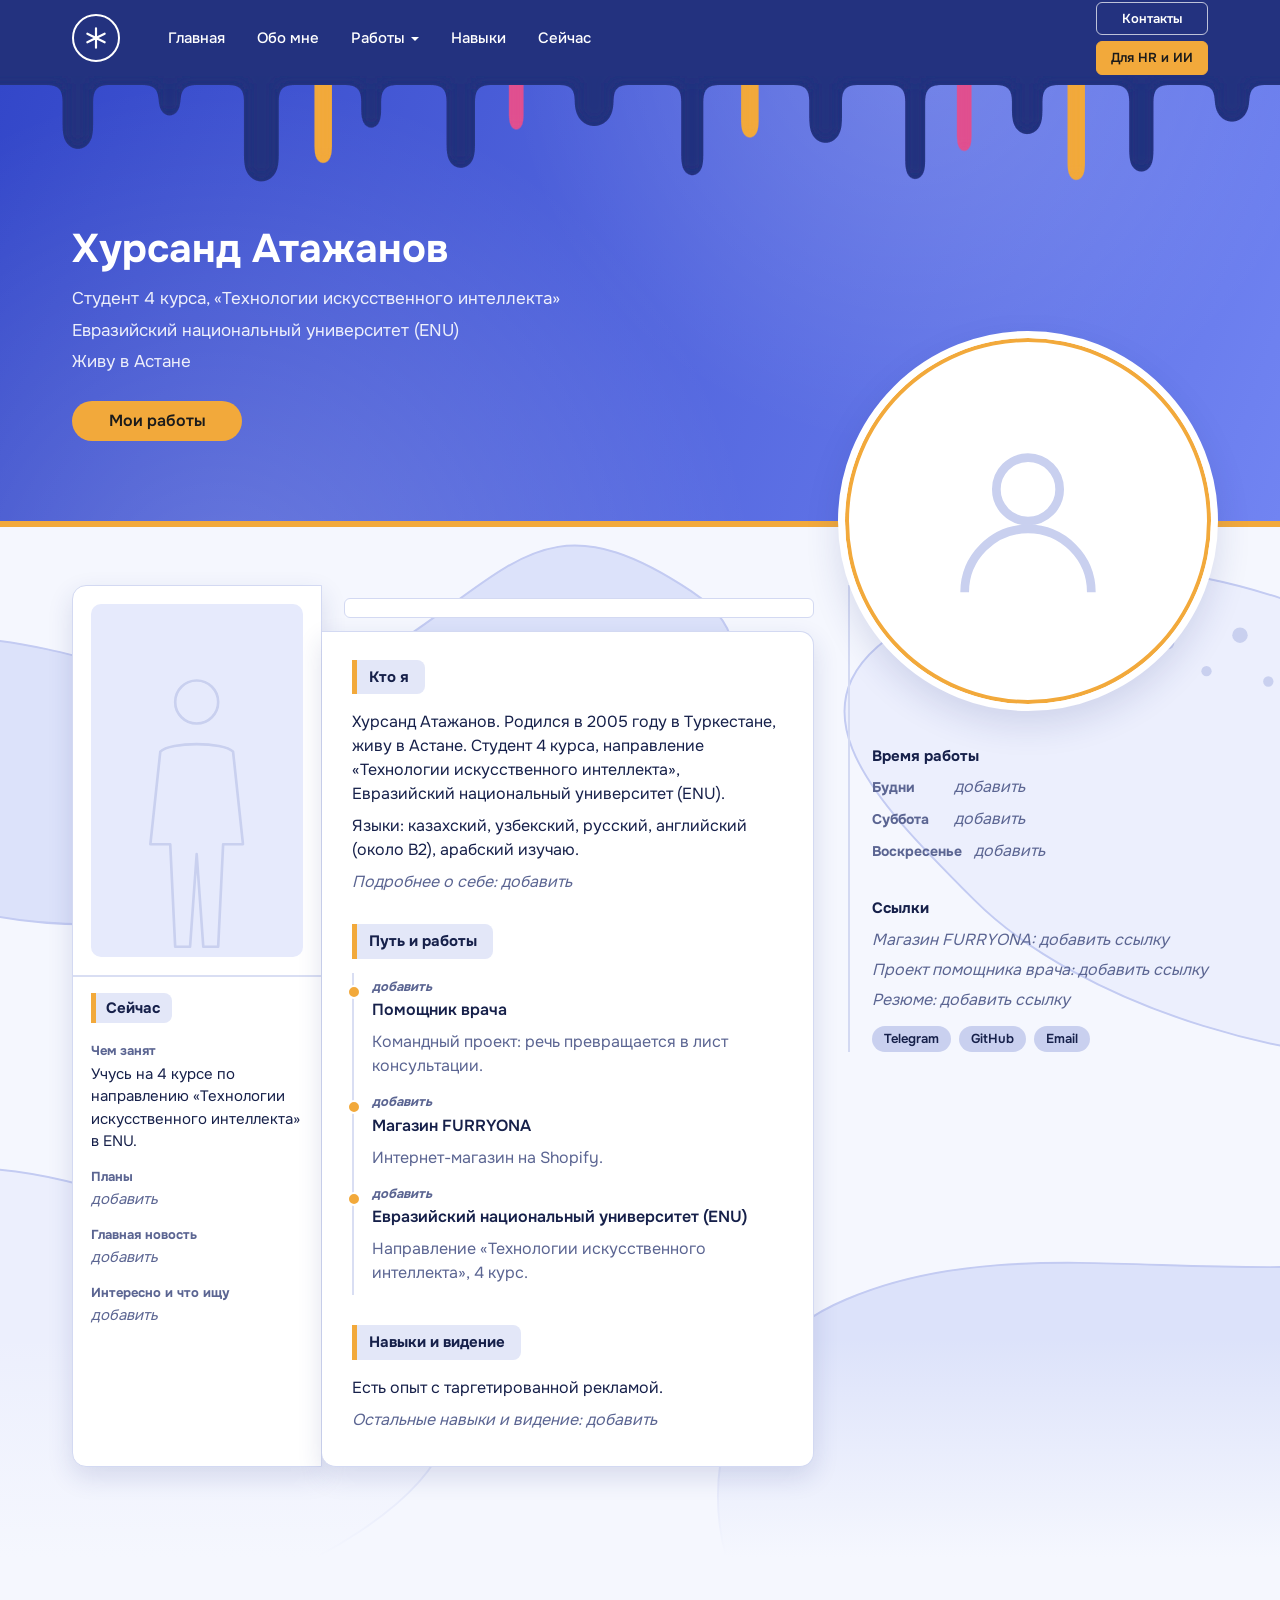
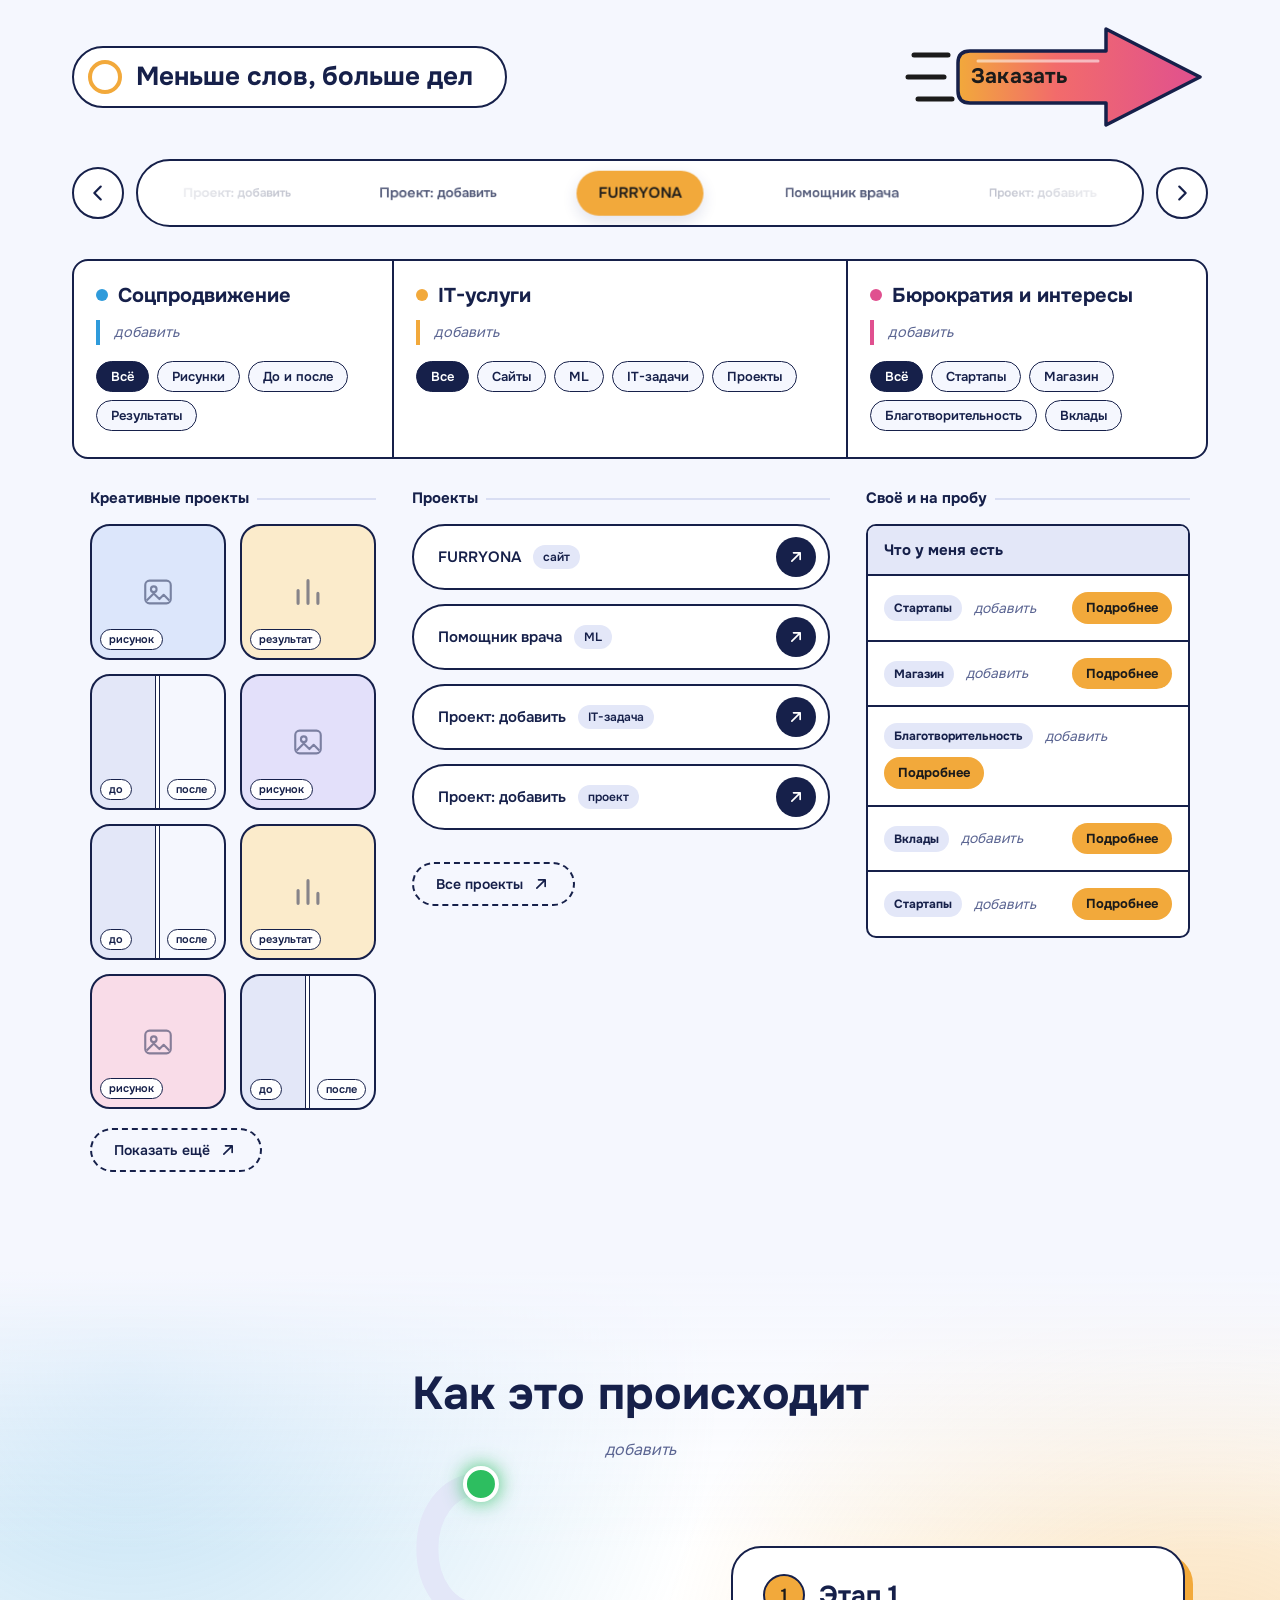
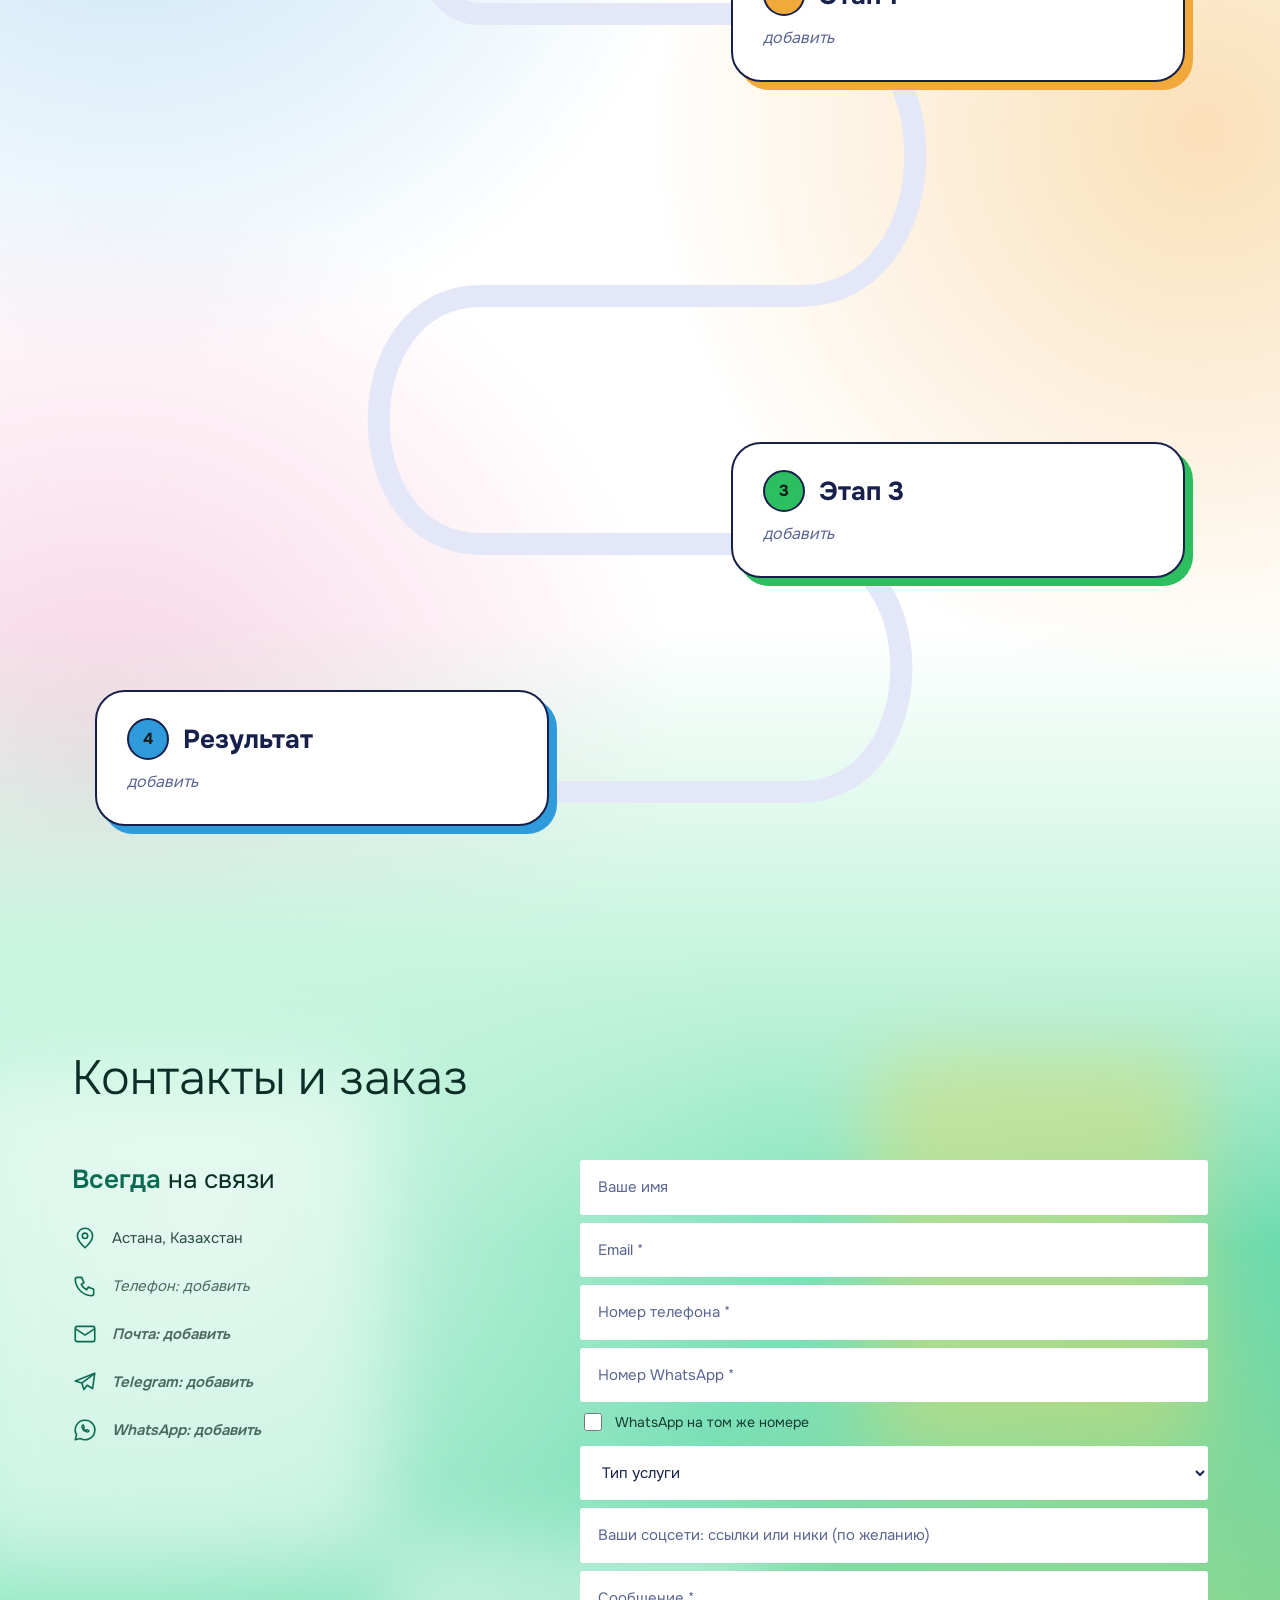
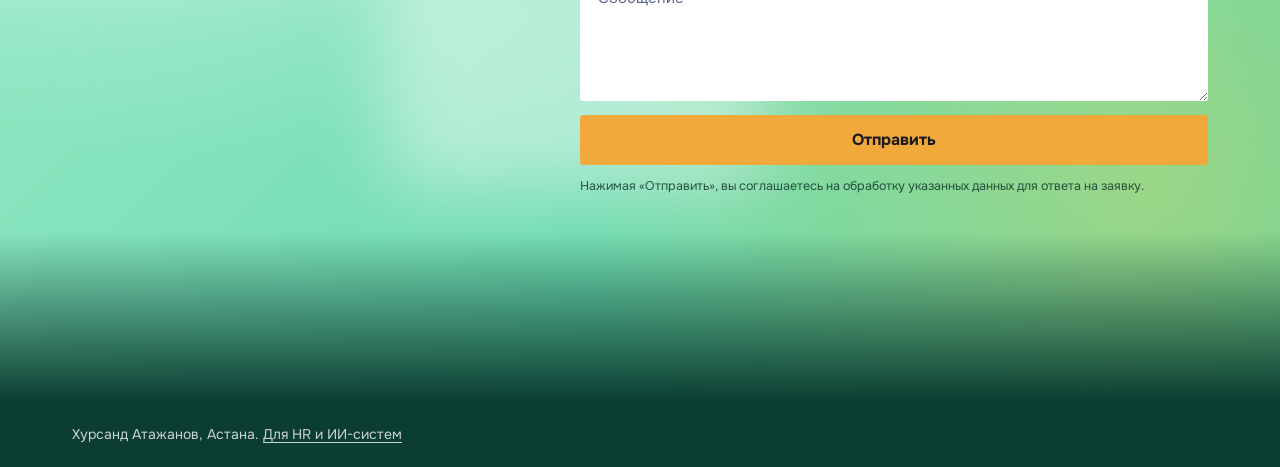
==== index.html @ c6b7ed4d "Описать форму, новые данные и скрипты в README; убрать блик из затемнения подвала Co-Authored-By: Cl" ====
<!DOCTYPE html>
<html lang="ru">
<head>
<meta charset="utf-8">
<meta name="viewport" content="width=device-width, initial-scale=1, viewport-fit=cover">
<title>Хурсанд Атажанов — личный сайт-портфолио</title>
<meta name="description" content="Хурсанд Атажанов, студент 4 курса направления «Технологии искусственного интеллекта» (ENU, Астана). Путь, работы и проекты.">
<meta property="og:type" content="website">
<meta property="og:locale" content="ru_RU">
<meta property="og:title" content="Хурсанд Атажанов — личный сайт-портфолио">
<meta property="og:description" content="Студент 4 курса, «Технологии искусственного интеллекта», ENU. Путь, работы и проекты.">
<!-- og:image нужен абсолютный адрес, добавьте его после публикации: <meta property="og:image" content="https://USER.github.io/REPO/images/avatar.jpg"> -->
<meta name="theme-color" content="#23327F">
<link rel="icon" href="images/favicon.svg" type="image/svg+xml">
<link rel="preconnect" href="https://fonts.googleapis.com">
<link rel="preconnect" href="https://fonts.gstatic.com" crossorigin>
<link href="https://fonts.googleapis.com/css2?family=Onest:wght@300;400;500;600;700&display=swap" rel="stylesheet">
<link rel="stylesheet" href="css/tokens.css">
<link rel="stylesheet" href="css/style.css">
<link rel="stylesheet" href="css/sections.css">
<script src="js/main.js" defer></script>
<script src="js/drum.js" defer></script>
<script src="js/filters.js" defer></script>
<script src="js/flow.js" defer></script>
<script src="js/form.js" defer></script>
</head>
<body data-page="home" data-editable>

<svg width="0" height="0" style="position:absolute" aria-hidden="true">
  <defs>
    <symbol id="i-img" viewBox="0 0 24 24"><rect x="3" y="4" width="18" height="16" rx="3" fill="none" stroke="currentColor" stroke-width="1.5"/><circle cx="9" cy="10" r="2" fill="none" stroke="currentColor" stroke-width="1.5"/><path d="M4 18l5-5 4 4 3-3 4 4" fill="none" stroke="currentColor" stroke-width="1.5" stroke-linejoin="round"/></symbol>
    <symbol id="i-bars" viewBox="0 0 24 24"><path d="M5 20V11M12 20V4M19 20v-7" fill="none" stroke="currentColor" stroke-width="2.2" stroke-linecap="round"/></symbol>
    <symbol id="i-go" viewBox="0 0 24 24"><path d="M7 17L17 7M9 7h8v8" fill="none" stroke="currentColor" stroke-width="2" stroke-linecap="round" stroke-linejoin="round"/></symbol>
    <symbol id="i-l" viewBox="0 0 24 24"><path d="M15 5l-7 7 7 7" fill="none" stroke="currentColor" stroke-width="2.4" stroke-linecap="round" stroke-linejoin="round"/></symbol>
    <symbol id="i-r" viewBox="0 0 24 24"><path d="M9 5l7 7-7 7" fill="none" stroke="currentColor" stroke-width="2.4" stroke-linecap="round" stroke-linejoin="round"/></symbol>
    <symbol id="i-pin" viewBox="0 0 24 24"><path d="M12 21s7-6.2 7-11a7 7 0 10-14 0c0 4.8 7 11 7 11z" fill="none" stroke="currentColor" stroke-width="1.5"/><circle cx="12" cy="10" r="2.5" fill="none" stroke="currentColor" stroke-width="1.5"/></symbol>
    <symbol id="i-phone" viewBox="0 0 24 24"><path d="M5 4h4l2 5-2.5 1.5a11 11 0 005 5L15 13l5 2v4a2 2 0 01-2 2A16 16 0 013 6a2 2 0 012-2z" fill="none" stroke="currentColor" stroke-width="1.5" stroke-linejoin="round"/></symbol>
    <symbol id="i-mail" viewBox="0 0 24 24"><rect x="3" y="5" width="18" height="14" rx="2" fill="none" stroke="currentColor" stroke-width="1.5"/><path d="M3 7l9 6 9-6" fill="none" stroke="currentColor" stroke-width="1.5"/></symbol>
    <symbol id="i-tg" viewBox="0 0 24 24"><path d="M21 4L3 11l6 2 2 6 3-4 5 3L21 4z" fill="none" stroke="currentColor" stroke-width="1.5" stroke-linejoin="round"/><path d="M9 13l12-9" fill="none" stroke="currentColor" stroke-width="1.5"/></symbol>
    <symbol id="i-wa" viewBox="0 0 24 24"><path d="M12 3a9 9 0 00-7.8 13.5L3 21l4.6-1.2A9 9 0 1012 3z" fill="none" stroke="currentColor" stroke-width="1.5" stroke-linejoin="round"/><path d="M9 8.5c.5 3 2.5 5 5.5 5.5l1.3-1.3-2-1-1 .8c-1-.5-1.8-1.3-2.3-2.3l.8-1-1-2z" fill="none" stroke="currentColor" stroke-width="1.3" stroke-linejoin="round"/></symbol>
  </defs>
</svg>

<a class="skip" href="#main">К содержимому</a>

<header class="nav">
  <div class="wrap navrow">
    <a class="logo" href="#top" aria-label="Хурсанд Атажанов — на главную">
      <svg width="26" height="26" viewBox="0 0 24 24" fill="none" stroke="#fff" stroke-width="2" stroke-linecap="round" aria-hidden="true"><path d="M12 3v18M4 8l16 8M20 8L4 16"/></svg>
    </a>
    <nav aria-label="Основное меню" style="display:contents">
      <ul class="menu">
        <li><a href="#top">Главная</a></li>
        <li><a href="#about">Обо мне</a></li>
        <li>
          <a href="#projects" aria-haspopup="true">Работы<span class="caret" aria-hidden="true"></span></a>
          <ul class="sub">
            <li><a href="#works">Путь и работы</a></li>
          </ul>
        </li>
        <li><a href="#skills">Навыки</a></li>
        <li><a href="#now">Сейчас</a></li>
      </ul>
    </nav>
    <div class="tools">
      <a href="#order">Контакты</a>
      <a class="hot" href="hr.html">Для HR и ИИ</a>
    </div>
  </div>
</header>

<main id="main">
<section class="banner" id="top" aria-label="Баннер">
  <!-- капли краски, стекающие с верхней панели на баннер -->
  <svg class="drips" viewBox="0 0 1200 180" preserveAspectRatio="xMidYMin slice" aria-hidden="true">
    <defs>
      <filter id="goo" filterUnits="userSpaceOnUse" x="-60" y="-60" width="1320" height="320">
        <feGaussianBlur in="SourceGraphic" stdDeviation="7" result="b"/>
        <feColorMatrix in="b" values="1 0 0 0 0  0 1 0 0 0  0 0 1 0 0  0 0 0 20 -8"/>
      </filter>
    </defs>
    <g filter="url(#goo)" style="fill:var(--accent)">
      <rect x="296" y="-10" width="14" height="96" rx="7"/>
      <rect x="696" y="-10" width="14" height="72" rx="7"/>
      <rect x="1002" y="-10" width="14" height="112" rx="7"/>
    </g>
    <g filter="url(#goo)" style="fill:var(--rose)">
      <rect x="478" y="-10" width="12" height="66" rx="6"/>
      <rect x="898" y="-10" width="12" height="86" rx="6"/>
    </g>
    <g filter="url(#goo)" style="fill:var(--nav)">
      <rect x="-20" y="-30" width="1240" height="38"/>
      <rect x="60" y="0" width="26" height="70" rx="13"/>
      <rect x="150" y="0" width="18" height="40" rx="9"/>
      <rect x="230" y="0" width="30" height="100" rx="15"/>
      <rect x="340" y="0" width="16" height="52" rx="8"/>
      <rect x="420" y="0" width="24" height="88" rx="12"/>
      <rect x="540" y="0" width="34" height="48" rx="17"/>
      <rect x="640" y="0" width="18" height="96" rx="9"/>
      <rect x="760" y="0" width="28" height="64" rx="14"/>
      <rect x="850" y="0" width="16" height="100" rx="8"/>
      <rect x="950" y="0" width="26" height="56" rx="13"/>
      <rect x="1060" y="0" width="20" height="92" rx="10"/>
      <rect x="1140" y="0" width="30" height="44" rx="15"/>
    </g>
  </svg>
  <div class="wrap">
    <div class="bn-text" id="bn-text">
      <h1>Хурсанд Атажанов</h1>
      <p>Студент 4 курса, «Технологии искусственного интеллекта»</p>
      <p>Евразийский национальный университет (ENU)</p>
      <p>Живу в Астане</p>
      <a class="btn" href="#works">Мои работы</a>
    </div>
    <div class="avatar">
      <svg viewBox="0 0 24 24" fill="none" stroke="currentColor" stroke-width="1.1" aria-hidden="true"><circle cx="12" cy="8" r="4"/><path d="M4 21c0-4.4 3.6-8 8-8s8 3.6 8 8"/></svg>
      <img src="images/avatar.jpg" width="366" height="366" alt="Фото Хурсанда Атажанова" fetchpriority="high" onerror="this.remove()">
    </div>
  </div>
</section>

<section class="zone" aria-label="Информация">
  <!-- светлый фон: чёткие бледные формы с тонким контуром -->
  <svg class="bg" viewBox="0 0 1200 800" preserveAspectRatio="xMidYMid slice" aria-hidden="true">
    <g stroke="var(--blob-line)" stroke-width="1.5">
      <path d="M-40 110C120 30 260 180 380 110S520 -30 640 50 520 250 330 290 -60 320 -40 110Z" fill="var(--blob1)"/>
      <path d="M820 70C960 -10 1120 50 1260 130V410C1120 430 940 370 860 290S700 130 820 70Z" fill="var(--blob2)"/>
      <path d="M-30 520C120 450 300 560 420 640S300 860 120 860H-30Z" fill="var(--blob2)"/>
      <path d="M760 600C900 540 1060 600 1240 560V860H700C640 800 640 650 760 600Z" fill="var(--blob1)"/>
    </g>
    <g fill="var(--sk2)"><circle cx="1010" cy="90" r="5"/><circle cx="1040" cy="112" r="4"/><circle cx="1066" cy="84" r="6"/><circle cx="1088" cy="120" r="4"/></g>
  </svg>

  <div class="wrap">
    <div class="layout">
      <div class="blank" id="about">
        <aside class="profile" aria-label="Фото и блок «Сейчас»">
          <div class="zoneA">
            <div class="full">
              <svg viewBox="0 0 100 180" fill="none" stroke="currentColor" stroke-width="1.6" stroke-linejoin="round" aria-hidden="true"><circle cx="50" cy="26" r="13"/><path d="M28 56c6-6 38-6 44 0l6 56H66l-3 62H54l-4-56-4 56h-9l-3-62H22Z"/></svg>
              <img src="images/full.jpg" width="214" height="357" alt="Хурсанд Атажанов во весь рост" loading="lazy" onerror="this.remove()">
            </div>
          </div>
          <div class="cut"></div>
          <div class="zoneB" id="now">
            <h2>Сейчас</h2>
            <p class="fallback">Текст не загрузился (content/now.json). Если страница открыта прямо из файла, запустите локальный сервер — см. README.</p>
          </div>
        </aside>

        <span class="pathbar" aria-hidden="true"></span>

        <article class="center">
          <div class="grp" id="who">
            <h2>Кто я</h2>
            <p class="fallback">Текст не загрузился (content/about.json). Если страница открыта прямо из файла, запустите локальный сервер — см. README.</p>
          </div>
          <div class="grp" id="works">
            <h2>Путь и работы</h2>
            <p class="fallback">Текст не загрузился (content/works.json). Если страница открыта прямо из файла, запустите локальный сервер — см. README.</p>
          </div>
          <div class="grp" id="skills">
            <h2>Навыки и видение</h2>
            <p class="fallback">Текст не загрузился (content/skills.json). Если страница открыта прямо из файла, запустите локальный сервер — см. README.</p>
          </div>
        </article>
      </div>

      <aside class="side" aria-label="Время работы и ссылки">
        <div class="grp" id="hours">
          <h2>Время работы</h2>
          <p class="fallback">Текст не загрузился (content/hours.json). Если страница открыта прямо из файла, запустите локальный сервер — см. README.</p>
        </div>
        <div class="grp" id="links">
          <h2>Ссылки</h2>
          <p class="fallback">Текст не загрузился (content/links.json). Если страница открыта прямо из файла, запустите локальный сервер — см. README.</p>
        </div>
      </aside>
    </div>
  </div>
</section>

<!-- ================= Раздел 1: Меньше слов, больше дел ================= -->
<section class="deeds" id="deeds" aria-labelledby="deeds-h">
  <div class="wrap">
    <div class="deeds-head">
      <h2 class="pill" id="deeds-h"><span class="dot" aria-hidden="true"></span><span class="pill-t" data-file="deeds" data-path="pill">Меньше слов, больше дел</span></h2>

      <a class="cta" href="#order" aria-label="Заказать">
        <svg viewBox="0 0 300 112" aria-hidden="true">
          <defs>
            <linearGradient id="cg" x1="0" y1="0" x2="1" y2="0">
              <stop offset="0" stop-color="#F2A93B"/>
              <stop offset=".55" stop-color="#F26B6B"><animate attributeName="offset" values=".4;.75;.4" dur="4s" repeatCount="indefinite"/></stop>
              <stop offset="1" stop-color="#E0508F"/>
            </linearGradient>
          </defs>
          <g class="spd" stroke="currentColor" stroke-width="5" stroke-linecap="round">
            <line x1="6" y1="34" x2="40" y2="34"/><line x1="0" y1="56" x2="36" y2="56"/><line x1="10" y1="78" x2="44" y2="78"/>
          </g>
          <g class="body">
            <path d="M62 30 H198 V8 L292 56 L198 104 V82 H62 Q50 82 50 70 V42 Q50 30 62 30Z" fill="url(#cg)" stroke="var(--ink)" stroke-width="3.5" stroke-linejoin="round"/>
            <path d="M70 40 H190" stroke="#fff" stroke-opacity=".55" stroke-width="3" stroke-linecap="round"/>
          </g>
        </svg>
        <span class="lbl" aria-hidden="true">Заказать</span>
      </a>
    </div>

    <!-- барабан проектов: крутится, зациклен, края растворяются -->
    <div class="drumwrap">
      <button class="dbtn" type="button" id="dprev" aria-label="Предыдущий проект"><svg aria-hidden="true"><use href="#i-l"/></svg></button>
      <div class="drum" id="drum" role="group" aria-roledescription="карусель" aria-label="Проекты: крутите мышью, пальцем или стрелками">
        <div class="dtrack" id="dtrack"><div class="dempty">Проекты не загрузились (content/projects.json). Запустите сайт через локальный сервер, см. README.</div></div>
      </div>
      <button class="dbtn" type="button" id="dnext" aria-label="Следующий проект"><svg aria-hidden="true"><use href="#i-r"/></svg></button>
    </div>

    <div class="dgrid">
      <section class="box a" aria-labelledby="box-a">
        <h3 id="box-a" data-file="deeds" data-path="blocks.a.title">Соцпродвижение</h3>
        <blockquote class="q fallback" data-file="deeds" data-path="blocks.a.quote">Текст не загрузился (content/deeds.json).</blockquote>
        <div class="fchips" data-group="a" role="group" aria-label="Фильтр креативных проектов">
          <button type="button" data-v="all" aria-pressed="true">Всё</button>
          <button type="button" data-v="draw" aria-pressed="false">Рисунки</button>
          <button type="button" data-v="ba" aria-pressed="false">До и после</button>
          <button type="button" data-v="result" aria-pressed="false">Результаты</button>
        </div>
      </section>
      <section class="box b" aria-labelledby="box-b">
        <h3 id="box-b" data-file="deeds" data-path="blocks.b.title">IT-услуги</h3>
        <blockquote class="q fallback" data-file="deeds" data-path="blocks.b.quote">Текст не загрузился (content/deeds.json).</blockquote>
        <div class="fchips" data-group="b" role="group" aria-label="Фильтр проектов">
          <button type="button" data-v="all" aria-pressed="true">Все</button>
          <button type="button" data-v="site" aria-pressed="false">Сайты</button>
          <button type="button" data-v="ml" aria-pressed="false">ML</button>
          <button type="button" data-v="it" aria-pressed="false">IT-задачи</button>
          <button type="button" data-v="project" aria-pressed="false">Проекты</button>
        </div>
      </section>
      <section class="box c" aria-labelledby="box-c">
        <h3 id="box-c" data-file="deeds" data-path="blocks.c.title">Бюрократия и интересы</h3>
        <blockquote class="q fallback" data-file="deeds" data-path="blocks.c.quote">Текст не загрузился (content/deeds.json).</blockquote>
        <div class="fchips" data-group="c" role="group" aria-label="Фильтр интересов">
          <button type="button" data-v="all" aria-pressed="true">Всё</button>
          <button type="button" data-v="startup" aria-pressed="false">Стартапы</button>
          <button type="button" data-v="shop" aria-pressed="false">Магазин</button>
          <button type="button" data-v="charity" aria-pressed="false">Благотворительность</button>
          <button type="button" data-v="invest" aria-pressed="false">Вклады</button>
        </div>
      </section>

      <div class="low a1">
        <p class="dlab" data-file="deeds" data-path="blocks.a.low">Креативные проекты</p>
        <div class="tiles" id="tiles" aria-live="polite"><p class="fallback">Работы не загрузились (content/creative.json).</p></div>
        <button class="more" type="button" id="moreA" hidden aria-expanded="false"><span>Показать ещё</span> <svg class="ic" aria-hidden="true"><use href="#i-go"/></svg></button>
      </div>
      <div class="low b1" id="projects">
        <p class="dlab" data-file="deeds" data-path="blocks.b.low">Проекты</p>
        <div id="prows" aria-live="polite"><p class="fallback">Проекты не загрузились (content/projects.json).</p></div>
        <button class="more" type="button" id="moreB" hidden aria-expanded="false"><span>Все проекты</span> <svg class="ic" aria-hidden="true"><use href="#i-go"/></svg></button>
      </div>
      <div class="low c1">
        <p class="dlab" data-file="deeds" data-path="blocks.c.low">Своё и на пробу</p>
        <div class="tbl">
          <div class="th" data-file="interests" data-path="title">Что у меня есть</div>
          <div id="trows" aria-live="polite"><p class="empty fallback">Список не загрузился (content/interests.json).</p></div>
        </div>
      </div>
    </div>
  </div>
</section>

<!-- ================= Раздел 2: Как это происходит ================= -->
<section class="flowsec" id="flow" aria-labelledby="flow-h">
  <div class="wrap">
    <h2 id="flow-h" data-file="stages" data-path="title">Как это происходит</h2>
    <p class="flow-sub todo" data-file="stages" data-path="subtitle">добавить</p>

    <div class="flow" id="flowbox">
      <svg aria-hidden="true">
        <defs><linearGradient id="flowg" gradientUnits="userSpaceOnUse" x1="0" y1="0" x2="0" y2="1000">
          <stop offset="0" stop-color="#2F9BDB"/><stop offset=".5" stop-color="#F2A93B"/><stop offset="1" stop-color="#E0508F"/>
        </linearGradient></defs>
        <path class="track" d=""/>
        <path class="live" d="" stroke="url(#flowg)"/>
        <circle class="head" r="16" cx="-50" cy="-50"/>
      </svg>

      <div class="step"><article class="fcard"><div class="top"><span class="num">1</span><h3>Этап 1</h3></div><p class="fallback">Текст не загрузился (content/stages.json).</p></article></div>
      <div class="step"><article class="fcard"><div class="top"><span class="num">2</span><h3>Этап 2</h3></div><p class="fallback">Текст не загрузился (content/stages.json).</p></article></div>
      <div class="step"><article class="fcard"><div class="top"><span class="num">3</span><h3>Этап 3</h3></div><p class="fallback">Текст не загрузился (content/stages.json).</p></article></div>
      <div class="step"><article class="fcard"><div class="top"><span class="num">4</span><h3>Результат</h3></div><p class="fallback">Текст не загрузился (content/stages.json).</p></article></div>
    </div>
  </div>
</section>

<!-- ================= Раздел 3: Контакты и заказ ================= -->
<section class="order" id="order" aria-labelledby="order-h">
  <span class="blur" aria-hidden="true" style="left:-4%;top:12%;width:34%;height:46%"></span>
  <span class="blur" aria-hidden="true" style="right:6%;top:10%;width:26%;height:38%;background:#F2D95C;opacity:.4"></span>
  <span class="blur" aria-hidden="true" style="left:30%;top:56%;width:30%;height:24%"></span>
  <div class="wrap">
    <h2 id="order-h" data-file="contacts" data-path="title">Контакты и заказ</h2>
    <div class="ogrid">
      <div>
        <h3 data-file="contacts" data-path="lead"><span>Всегда</span> на связи</h3>
        <div class="crow"><svg class="ic" aria-hidden="true"><use href="#i-pin"/></svg><span class="ph" data-file="contacts" data-path="city" data-contact="city" data-label="Город">Астана, Казахстан</span></div>
        <div class="crow"><svg class="ic" aria-hidden="true"><use href="#i-phone"/></svg><span class="ph todo" data-file="contacts" data-path="phone" data-contact="phone" data-label="Телефон">Телефон: добавить</span></div>
        <div class="crow"><svg class="ic" aria-hidden="true"><use href="#i-mail"/></svg><span class="ac todo" data-file="contacts" data-path="email" data-contact="email" data-label="Почта">Почта: добавить</span></div>
        <div class="crow"><svg class="ic" aria-hidden="true"><use href="#i-tg"/></svg><span class="ac todo" data-file="contacts" data-path="telegram" data-contact="telegram" data-label="Telegram">Telegram: добавить</span></div>
        <div class="crow"><svg class="ic" aria-hidden="true"><use href="#i-wa"/></svg><span class="ac todo" data-file="contacts" data-path="whatsapp" data-contact="whatsapp" data-label="WhatsApp">WhatsApp: добавить</span></div>
      </div>

      <form id="orderform" novalidate aria-label="Форма заказа">
        <label class="vh" for="f-name">Ваше имя</label>
        <input class="field" type="text" id="f-name" name="name" placeholder="Ваше имя" autocomplete="name">

        <label class="vh" for="f-email">Email (обязательно)</label>
        <input class="field" type="email" id="f-email" name="email" placeholder="Email *" autocomplete="email" required aria-required="true" aria-describedby="f-email-err">
        <p class="ferr" id="f-email-err" hidden></p>

        <label class="vh" for="f-phone">Номер телефона (обязательно)</label>
        <input class="field" type="tel" id="f-phone" name="phone" placeholder="Номер телефона *" autocomplete="tel" required aria-required="true" aria-describedby="f-phone-err">
        <p class="ferr" id="f-phone-err" hidden></p>

        <div id="f-wa-wrap">
          <label class="vh" for="f-wa">Номер WhatsApp (обязательно)</label>
          <input class="field" type="tel" id="f-wa" name="whatsapp" placeholder="Номер WhatsApp *" required aria-required="true" aria-describedby="f-wa-err">
          <p class="ferr" id="f-wa-err" hidden></p>
        </div>
        <label class="chk"><input type="checkbox" id="f-same"> WhatsApp на том же номере</label>

        <label class="vh" for="f-service">Тип услуги</label>
        <select class="field" id="f-service" name="service">
          <option value="" selected>Тип услуги</option>
          <option>Соцпродвижение</option>
          <option>IT-услуги</option>
          <option>Бюрократия и бизнес</option>
          <option>Другое</option>
        </select>

        <label class="vh" for="f-social">Ваши соцсети (по желанию)</label>
        <input class="field" type="text" id="f-social" name="social" placeholder="Ваши соцсети: ссылки или ники (по желанию)">

        <label class="vh" for="f-msg">Сообщение (обязательно)</label>
        <textarea class="field" id="f-msg" name="message" placeholder="Сообщение *" required aria-required="true" aria-describedby="f-msg-err"></textarea>
        <p class="ferr" id="f-msg-err" hidden></p>

        <!-- ловушка для спам-ботов: людям не видна -->
        <div class="hp" aria-hidden="true"><label>Не заполняйте это поле <input type="text" name="_gotcha" tabindex="-1" autocomplete="off"></label></div>

        <button class="send" type="submit" id="f-send">Отправить</button>
        <p class="consent" data-file="contacts" data-path="consent">Нажимая «Отправить», вы соглашаетесь на обработку указанных данных для ответа на заявку.</p>
        <div class="status" id="f-status" role="status" aria-live="polite"></div>
        <div id="f-actions" hidden></div>
      </form>
    </div>
  </div>
</section>
</main>

<footer class="endline">
  <div class="wrap">
    <p>Хурсанд Атажанов, Астана. <a href="hr.html">Для HR и ИИ-систем</a></p>
  </div>
</footer>

</body>
</html>
---- css/tokens.css ----
/* Единые токены обоих макетов (template2 + template4), светлая и тёмная темы.
   Тема выбирается через prefers-color-scheme или принудительно через data-theme. */
:root{
  --nav:#23327F; --b1:#3347C9; --b2:#7184F2; --zone:#F5F7FE; --blob1:#DCE2FA; --blob2:#ECEFFD; --blob-line:#C3CBF2;
  --card:#FFFFFF; --ink:#16204A; --muted:#5B6592; --sk:#E3E7F8; --sk2:#C9D0EF; --accent:#F2A93B; --rose:#E0508F; --line:#D9DEF3;
  --left-top:#E6EAFC; --shadow:rgba(35,50,127,.14); --edge:#D3D9F2;
  --sky:#2F9BDB; --green:#2DBE60;
  --t1:#DCE6FB; --t2:#FBEBCB; --t3:#F9DCE8; --t4:#E3E0FA;
  --mint:#C9F5E0; --forest:#0B3D31;
  box-sizing:border-box;
  padding-top:env(safe-area-inset-top,0px); padding-bottom:env(safe-area-inset-bottom,0px);
}
@media (prefers-color-scheme:dark){
  :root:not([data-theme="light"]){
    --nav:#141B45; --b1:#1F2C8F; --b2:#3C4FC4; --zone:#12183A; --blob1:#1D2656; --blob2:#182049; --blob-line:#2C3878;
    --card:#1A2250; --ink:#EEF0FF; --muted:#A5AEDB; --sk:#2B3570; --sk2:#3A4690; --line:#2E3978;
    --left-top:#222C66; --shadow:rgba(0,0,0,.45); --edge:#2E3978;
    --t1:#22305F; --t2:#3A3220; --t3:#3A2433; --t4:#2B2A5E;
  }
}
:root[data-theme="dark"]{
  --nav:#141B45; --b1:#1F2C8F; --b2:#3C4FC4; --zone:#12183A; --blob1:#1D2656; --blob2:#182049; --blob-line:#2C3878;
  --card:#1A2250; --ink:#EEF0FF; --muted:#A5AEDB; --sk:#2B3570; --sk2:#3A4690; --line:#2E3978;
  --left-top:#222C66; --shadow:rgba(0,0,0,.45); --edge:#2E3978;
  --t1:#22305F; --t2:#3A3220; --t3:#3A2433; --t4:#2B2A5E;
}
---- css/style.css ----
html{scroll-padding-top:env(safe-area-inset-top,0px)}
@media (prefers-reduced-motion:no-preference){html{scroll-behavior:smooth}}
*{box-sizing:border-box}
body{margin:0;background:var(--zone);color:var(--ink);font:400 16px/1.5 "Onest",system-ui,sans-serif;overflow-wrap:anywhere}
a{color:inherit;text-decoration:none}
:focus-visible{outline:3px solid var(--accent);outline-offset:3px;border-radius:4px}
.wrap{max-width:1180px;margin:0 auto;padding:0 22px;position:relative}
.skip{position:absolute;left:12px;top:-64px;z-index:20;background:var(--accent);color:#1B1B1B;font-weight:600;padding:8px 14px;border-radius:8px}
.skip:focus{top:8px}
p{margin:0}

/* ---------- верхняя панель ---------- */
.nav{background:var(--nav);color:#fff;position:relative;z-index:6}
.navrow{display:flex;align-items:center;gap:26px;min-height:76px}
.logo{width:48px;height:48px;border-radius:50%;border:2px solid #fff;display:grid;place-items:center;flex:none}
.menu{display:flex;gap:4px;list-style:none;margin:0 auto 0 8px;padding:0;flex-wrap:wrap}
.menu>li{position:relative}
.menu>li>a{display:block;padding:10px 14px;border-radius:8px;font-weight:500;font-size:15px}
.menu>li>a:hover,.menu>li:focus-within>a{background:rgba(255,255,255,.14)}
.menu .caret{display:inline-block;width:0;height:0;border:4px solid transparent;border-top-color:currentColor;margin-left:6px;transform:translateY(2px)}
.sub{position:absolute;left:0;top:100%;min-width:190px;background:var(--card);color:var(--ink);list-style:none;margin:0;padding:8px;border-radius:10px;box-shadow:0 12px 28px var(--shadow);display:none;z-index:9}
.menu li:hover>.sub,.menu li:focus-within>.sub{display:block}
.menu li.closed>.sub{display:none}
.sub a{display:block;padding:9px 12px;border-radius:6px;font-size:15px}
.sub a:hover{background:var(--sk)}
.tools{display:flex;flex-direction:column;gap:6px;flex:none}
.tools a{display:block;font-size:13px;font-weight:600;padding:6px 14px;border-radius:6px;text-align:center;border:1.5px solid rgba(255,255,255,.7)}
.tools a.hot{background:var(--accent);border-color:var(--accent);color:#1B1B1B}

/* ---------- баннер: сверху капли краски, снизу ровный край ---------- */
.banner{position:relative;z-index:4;border-bottom:6px solid var(--accent);background:
  radial-gradient(circle at 18% 120%,rgba(255,255,255,.2),transparent 45%),
  radial-gradient(circle at 72% -10%,rgba(255,255,255,.16),transparent 40%),
  linear-gradient(110deg,var(--b1),var(--b2));min-height:400px}
.banner>.wrap{min-height:400px}
.drips{position:absolute;left:0;top:-1px;width:100%;height:clamp(96px,15vw,200px);display:block;pointer-events:none;z-index:1}
.bn-text{max-width:520px;padding:150px 0 80px;position:relative;z-index:2;color:#fff}
.bn-text h1{margin:0 0 14px;font-size:clamp(28px,4.4vw,40px);line-height:1.15;font-weight:700}
.bn-text p{margin:6px 0;font-size:17px;color:rgba(255,255,255,.9)}
.bn-text .btn{display:flex;align-items:center;justify-content:center;width:170px;height:40px;border-radius:999px;background:var(--accent);color:#1B1B1B;font-weight:600;margin-top:26px}
.banner.mini,.banner.mini>.wrap{min-height:0}
.banner.mini .bn-text{padding:120px 0 56px}
.avatar{position:absolute;right:12px;bottom:-190px;width:380px;height:380px;border-radius:50%;
  background:var(--card);border:7px solid var(--card);box-shadow:0 14px 34px var(--shadow);z-index:5;overflow:hidden;display:grid;place-items:center;color:var(--sk2)}
.avatar svg{width:190px;height:190px}
.avatar img,.full img{position:absolute;inset:0;width:100%;height:100%;object-fit:cover;display:block}
.avatar::after{content:"";position:absolute;inset:0;border-radius:50%;box-shadow:inset 0 0 0 4px var(--accent)}

/* ---------- светлая зона с бланком ---------- */
.zone{position:relative;background:var(--zone);padding:58px 0 90px;z-index:1;overflow:hidden}
.zone .bg{position:absolute;inset:0;width:100%;height:100%;z-index:0}
/* низ зоны плавно сводится в плоский --zone, чтобы обрезанные пятна не давали шва со следующим разделом */
.zone::after{content:"";position:absolute;left:0;right:0;bottom:0;height:220px;background:linear-gradient(to bottom,transparent,var(--zone));z-index:1;pointer-events:none}
.zone .wrap{z-index:2}
.layout{display:grid;grid-template-columns:minmax(0,1fr) 360px;gap:34px;align-items:start}
.blank{display:grid;grid-template-columns:250px minmax(0,1fr);grid-template-rows:46px 1fr}
.pathbar{grid-column:2;grid-row:1;align-self:center;height:20px;border-radius:6px;background:var(--card);border:1px solid var(--edge);margin:0 0 0 22px}
.profile{grid-column:1;grid-row:1/3;background:var(--card);border:1px solid var(--edge);border-radius:14px 0 0 14px;box-shadow:0 10px 26px var(--shadow);overflow:hidden}
.zoneA{padding:18px 18px 0}
.full{position:relative;aspect-ratio:3/5;border-radius:10px;background:var(--left-top);display:grid;place-items:end center;color:var(--sk2);overflow:hidden}
.full svg{width:78%;height:auto;display:block}
.cut{height:0;border-top:2px solid var(--line);margin:18px 0 0}
.zoneB{padding:16px 18px 24px}
.zoneB h2{margin:0 0 4px;font-size:15px;font-weight:700;display:inline-block;padding:4px 12px 4px 10px;border-left:5px solid var(--accent);background:var(--sk);border-radius:0 8px 8px 0}
.zoneB .it{margin-top:14px}
.lab{display:block;font-size:13px;font-weight:700;color:var(--muted)}
.it p{margin-top:2px;font-size:15px}
.center{grid-column:2;grid-row:2;background:var(--card);border:1px solid var(--edge);border-left:0;border-radius:0 14px 14px 14px;box-shadow:0 10px 26px var(--shadow);padding:28px 30px 34px}
.center h2,.side h2{margin:0 0 8px;font-size:15px;font-weight:700}
.center h2{display:inline-block;padding:6px 16px 6px 12px;border-left:5px solid var(--accent);background:var(--sk);border-radius:0 8px 8px 0}
.center .grp+.grp{margin-top:30px}
.center .grp p{margin-top:8px}
.tl{list-style:none;margin:6px 0 0;padding:0 0 0 18px;border-left:2px solid var(--line)}
.tl li{position:relative;padding:4px 0 10px}
.tl li::before{content:"";position:absolute;left:-25px;top:12px;width:10px;height:10px;border-radius:50%;background:var(--accent);border:2px solid var(--card)}
.tl-date{display:block;font-size:13px;font-weight:700;color:var(--muted)}
.tl-title{margin:2px 0 0;font-size:16px;font-weight:600}
.tl-title a{text-decoration:underline;text-decoration-color:var(--accent);text-underline-offset:3px}
.tl-text{margin-top:2px;color:var(--muted)}
.side{padding:160px 0 0 22px;border-left:2px solid var(--edge)}
.side .grp+.grp{margin-top:34px}
.side .row{display:grid;grid-template-columns:minmax(70px,max-content) minmax(0,1fr);gap:12px;align-items:baseline;margin-top:8px}
.side .row .lab{font-size:14px}
.side .lines p{margin-top:6px}
.side .lines a{text-decoration:underline;text-decoration-color:var(--accent);text-underline-offset:3px}
.chips{display:flex;gap:8px;flex-wrap:wrap;margin-top:14px}
.chip{display:inline-flex;align-items:center;height:26px;padding:0 12px;border-radius:999px;background:var(--sk2);font-size:13px;font-weight:600}
a.chip:hover{background:var(--accent);color:#1B1B1B}
.todo{color:var(--muted);font-style:italic}
.fallback{color:var(--muted);font-size:14px}

.foot{background:var(--nav);color:#fff;padding:24px 0}
.foot h2{margin:0 0 4px;font-size:15px;font-weight:700}
.foot p{color:rgba(255,255,255,.85)}
.foot .todo{color:rgba(255,255,255,.7)}
.foot .hrlink{display:inline-block;margin-top:10px;text-decoration:underline}

/* ---------- страница для HR и ИИ, 404 ---------- */
.card{max-width:860px;margin:0 auto;background:var(--card);border:1px solid var(--edge);border-radius:14px;box-shadow:0 10px 26px var(--shadow);padding:28px 30px 34px}
.card section+section{margin-top:30px}
.card h2{margin:0 0 12px;display:inline-block;padding:6px 16px 6px 12px;font-size:15px;font-weight:700;border-left:5px solid var(--accent);background:var(--sk);border-radius:0 8px 8px 0}
.card ul{margin:0;padding-left:20px}
.card li+li{margin-top:6px}
.facts{display:grid;grid-template-columns:minmax(120px,210px) minmax(0,1fr);gap:8px 18px;margin:0}
.facts dt{font-weight:700;color:var(--muted);font-size:14px}
.facts dd{margin:0}
.ad{margin-top:34px;padding:18px 20px;border:2px dashed var(--sk2);border-radius:12px;text-align:center}
.ad-label{display:inline-block;margin-bottom:6px;padding:1px 10px;border-radius:999px;background:var(--sk2);font-size:12px;font-weight:700;letter-spacing:.04em;text-transform:uppercase}
.ad p{color:var(--muted)}
.lead404{font-size:18px;margin-bottom:16px}
.card .back{display:inline-block;padding:10px 22px;border-radius:999px;background:var(--accent);color:#1B1B1B;font-weight:600}

@media (max-width:900px){
  .navrow{flex-wrap:wrap;gap:10px;padding:12px 0}
  .menu{order:3;width:100%;margin:0}
  .tools{flex-direction:row;margin-left:auto}
  .layout{grid-template-columns:minmax(0,1fr);gap:26px}
  .side{padding:22px 0 0;border-left:0;border-top:2px solid var(--edge)}
  .avatar{width:220px;height:220px;right:auto;left:50%;transform:translateX(-50%);bottom:-110px}
  .avatar svg{width:120px;height:120px}
  .bn-text{padding:110px 0 130px;max-width:none}
  .banner.mini .bn-text{padding:110px 0 50px}
  .zone{padding-top:150px}
  .banner.mini+.zone{padding-top:40px}
}
@media (max-width:620px){
  .blank{grid-template-columns:minmax(0,1fr);grid-template-rows:auto 36px auto}
  .profile{grid-row:1;grid-column:1;border-radius:14px 14px 0 0}
  .full{max-width:260px;margin:0 auto}
  .pathbar{grid-column:1;grid-row:2;margin:0}
  .center{grid-column:1;grid-row:3;border-left:1px solid var(--edge);border-radius:0 0 14px 14px}
  .card{padding:22px 18px 26px}
  .facts{grid-template-columns:minmax(0,1fr);gap:2px}
  .facts dd{margin-bottom:10px}
}

/* ---------- режим редактирования (#edit) ---------- */
.editing .center h2,.editing .side h2,.editing .zoneB h2{display:block !important;background:none !important;border-left:0 !important;padding-left:0 !important}
.editing .tl-title,.editing .tl-date,.editing .lab{display:block}
.editing .chips{display:block}
.editing .chip{display:block;height:auto;padding:0;background:none;margin-bottom:6px}
.editing .bn-text .btn{width:auto;height:auto;border-radius:10px;padding:4px;margin-top:16px;display:block}
.ed-field{display:block;width:100%;min-height:0;margin:2px 0;padding:4px 6px;font:inherit;line-height:inherit;color:inherit;
  background:rgba(242,169,59,.14);border:1.5px dashed var(--accent);border-radius:6px;resize:none;overflow:hidden}
.ed-url{display:block;margin:2px 0 6px;font-size:13px;color:var(--muted)}
.bn-text .ed-url{color:rgba(255,255,255,.85)}
.ed-actions{margin-top:8px}
.ed-btn{font:600 14px/1 "Onest",system-ui,sans-serif;cursor:pointer;padding:9px 16px;border-radius:8px;border:1.5px solid var(--accent);background:var(--card);color:var(--ink)}
.ed-btn.primary{background:var(--accent);color:#1B1B1B}
.ed-btn.small{padding:5px 10px;font-size:12px;margin-top:4px}
.editbar{position:fixed;left:0;right:0;bottom:0;z-index:30;display:flex;align-items:center;gap:8px 16px;flex-wrap:wrap;
  padding:10px 22px calc(10px + env(safe-area-inset-bottom,0px));background:var(--nav);color:#fff;box-shadow:0 -6px 20px var(--shadow)}
.editbar p{flex:1 1 320px;font-size:13px}
.editbar code{background:rgba(255,255,255,.16);padding:1px 5px;border-radius:4px}
.ed-status{font-size:13px;color:var(--accent)}

/* редактирование новых разделов */
.editing .pill-t{display:block;min-width:min(420px,60vw)}
.editing .box h3 .ed-field,.editing .crow .ed-field{flex:1}
.editing .flowsec h2 .ed-field,.editing .flow-sub .ed-field{text-align:center}
.editing .ogrid h3 span{display:inline}
.ed-panel{margin-top:30px;padding:14px 16px;text-align:left;font-size:14px;background:var(--card);color:var(--ink);border:2px dashed var(--accent);border-radius:12px}
.ed-panel summary{cursor:pointer;font-weight:700}
.ed-row{display:grid;gap:6px;margin:12px 0;padding:10px;border:1px solid var(--line);border-radius:8px}
.ed-row label{display:block;font-size:12px;font-weight:700;color:var(--muted)}
.ed-row select{width:100%;padding:6px;font:inherit;color:inherit;background:var(--zone);border:1.5px dashed var(--accent);border-radius:6px}
.ed-files{display:flex;gap:6px;flex-wrap:wrap}
---- css/sections.css ----
/* Три нижних раздела главной (макет template4): deeds, flow, order.
   Переименовано из макета, чтобы не пересекаться с css/style.css:
   .lab -> .dlab, .chips -> .fchips, .sub -> .flow-sub, .sk -> текстовые элементы. */
.ic{width:20px;height:20px;flex:none}
[hidden]{display:none!important}
.vh{position:absolute;width:1px;height:1px;overflow:hidden;clip:rect(0 0 0 0);white-space:nowrap}

/* =========================================================
   Раздел 1: «Меньше слов, больше дел»
   ========================================================= */
.deeds{padding:64px 0 100px;background:var(--zone)}
.deeds-head{display:flex;justify-content:space-between;align-items:center;gap:20px;flex-wrap:wrap}
.pill{display:inline-flex;align-items:center;gap:14px;margin:0;padding:12px 32px 12px 14px;border:2px solid var(--ink);border-radius:999px;background:var(--card);font-weight:700;font-size:clamp(18px,2.6vw,26px);line-height:1.2}
.pill .dot{width:34px;height:34px;border-radius:50%;border:4px solid var(--accent);flex:none}

/* кнопка-стрелка «Заказать» */
.cta{position:relative;display:inline-block;width:300px;flex:none;color:#1B1B1B}
.cta svg{display:block;width:100%;height:auto;overflow:visible}
.cta .lbl{position:absolute;left:21%;top:50%;transform:translateY(-50%);font-weight:700;font-size:21px;letter-spacing:.2px;white-space:nowrap;transition:transform .3s}
.cta .body{animation:nudge 2s ease-in-out infinite;transition:transform .3s}
.cta .spd line{animation:speed 1.1s ease-in-out infinite alternate}
.cta .spd line:nth-child(2){animation-delay:.18s}.cta .spd line:nth-child(3){animation-delay:.36s}
.cta:hover .body,.cta:focus-visible .body{animation:none;transform:translateX(14px) scale(1.04);transform-box:fill-box;transform-origin:left center}
.cta:hover .lbl,.cta:focus-visible .lbl{transform:translateY(-50%) translateX(8px)}
@keyframes nudge{0%,100%{transform:translateX(0)}50%{transform:translateX(7px)}}
@keyframes speed{from{transform:translateX(-7px);opacity:.25}to{transform:translateX(9px);opacity:1}}

/* барабан проектов */
.drumwrap{display:flex;align-items:center;gap:12px;margin:26px 0 32px}
.dbtn{flex:none;width:52px;height:52px;border-radius:50%;border:2px solid var(--ink);background:var(--card);color:var(--ink);display:grid;place-items:center;cursor:pointer;transition:background .2s}
.dbtn:hover,.dbtn:focus-visible{background:var(--accent);color:#1B1B1B}
.dbtn svg{width:22px;height:22px}
.drum{position:relative;flex:1;min-width:0;height:68px;border:2px solid var(--ink);border-radius:999px;background:var(--card);overflow:hidden;cursor:grab;touch-action:pan-y;user-select:none;-webkit-user-select:none}
.drum.grab{cursor:grabbing}
.dtrack{position:absolute;inset:0;perspective:720px;
  -webkit-mask-image:linear-gradient(90deg,transparent 0,#000 26%,#000 74%,transparent 100%);
  mask-image:linear-gradient(90deg,transparent 0,#000 26%,#000 74%,transparent 100%)}
.ditem{position:absolute;left:50%;top:50%;white-space:nowrap;padding:11px 22px;border-radius:999px;font-weight:600;font-size:15px;
  -webkit-user-drag:none;user-select:none;will-change:transform,opacity}
.ditem:focus-visible{outline-offset:-3px}
.ditem.cur{background:var(--accent);color:#1B1B1B;box-shadow:0 6px 16px var(--shadow)}
.dempty{position:absolute;inset:0;display:grid;place-items:center;padding:0 16px;text-align:center;color:var(--muted);font-size:14px}

/* блоки A B C */
.dgrid{display:grid;grid-template-columns:.85fr 1.2fr .95fr;row-gap:28px}
.dgrid>*{min-width:0}
.box{background:var(--card);border:2px solid var(--ink);padding:22px 22px 26px}
.box.a{border-radius:16px 0 0 16px}
.box.b{margin-left:-2px}
.box.c{margin-left:-2px;border-radius:0 16px 16px 0}
.box h3{margin:0 0 12px;font-size:20px;line-height:1.25;display:flex;gap:10px;align-items:center}
.box h3::before{content:"";width:12px;height:12px;border-radius:50%;background:var(--sky);flex:none}
.box.b h3::before{background:var(--accent)} .box.c h3::before{background:var(--rose)}
.q{margin:0 0 16px;padding:2px 0 2px 14px;border-left:4px solid var(--accent);color:var(--muted);font-style:italic;font-size:14.5px;line-height:1.5}
.box.a .q{border-color:var(--sky)} .box.c .q{border-color:var(--rose)}
.fchips{display:flex;gap:8px;flex-wrap:wrap;margin:0}
.fchips button{font:600 13px/1 "Onest",sans-serif;padding:8px 14px;border-radius:999px;border:1.5px solid var(--ink);background:var(--zone);color:var(--ink);cursor:pointer;transition:background .15s,color .15s}
.fchips button:hover{background:var(--sk)}
.fchips button[aria-pressed="true"]{background:var(--ink);color:var(--card)}
.low{padding:0 18px}
.dlab{display:flex;align-items:center;gap:8px;font-weight:700;font-size:15px;margin:0 0 14px}
.dlab::after{content:"";flex:1;height:2px;background:var(--line)}

.tiles{display:grid;grid-template-columns:1fr 1fr;gap:14px}
.tile{position:relative;aspect-ratio:1;border:2px solid var(--ink);border-radius:20px;display:grid;place-items:center;color:var(--ink);overflow:hidden}
.tile .ic{width:34px;height:34px;opacity:.5}
.tile img{position:absolute;inset:0;width:100%;height:100%;object-fit:cover}
.tile .tg{position:absolute;left:8px;bottom:8px;z-index:1;font:600 11px/1 "Onest",sans-serif;padding:4px 8px;border-radius:999px;background:var(--card);border:1.5px solid var(--ink)}
.tile.ba{background:linear-gradient(90deg,var(--sk) 50%,transparent 50%)}
.tile.ba::before{content:"";position:absolute;top:0;bottom:0;left:50%;width:3px;margin-left:-1.5px;background:var(--card);box-shadow:0 0 0 1px var(--ink);z-index:1}
.tile.ba img.l{width:50%;right:auto}
.tile.ba img.r{width:50%;left:auto}
.tile.ba .tg.r{left:auto;right:8px}
.more{display:inline-flex;align-items:center;gap:8px;margin-top:18px;padding:10px 22px;border:2px dashed var(--ink);border-radius:999px;font-weight:600;font-size:14px;background:transparent;color:inherit;font-family:inherit;cursor:pointer}
.more:hover{background:var(--sk)}

.prow{display:flex;align-items:center;gap:12px;min-height:66px;padding:10px 12px 10px 24px;border:2px solid var(--ink);border-radius:999px;background:var(--card);margin-bottom:14px;transition:transform .2s,box-shadow .2s}
.prow:hover,.prow:focus-visible{transform:translateX(6px);box-shadow:0 8px 20px var(--shadow)}
.prow b{font-weight:600;font-size:15px}
.prow em{font-style:normal;font-size:12px;font-weight:600;padding:3px 10px;border-radius:999px;background:var(--sk)}
.prow .go{margin-left:auto;width:40px;height:40px;border-radius:50%;background:var(--ink);color:var(--card);display:grid;place-items:center;flex:none}

.tbl{border:2px solid var(--ink);background:var(--card);border-radius:10px;overflow:hidden}
.tbl .th{padding:13px 16px;font-weight:700;font-size:15px;background:var(--sk);border-bottom:2px solid var(--ink)}
.tbl .tr{display:flex;flex-wrap:wrap;align-items:center;justify-content:space-between;gap:8px 12px;padding:16px;border-bottom:2px solid var(--ink)}
.tbl .tr:last-child{border-bottom:0}
.tbl .tr .kd{font-size:12px;font-weight:700;padding:4px 10px;border-radius:999px;background:var(--sk);white-space:nowrap}
.tbl .tr .ttext{flex:1 1 80px;min-width:0;font-size:14px;color:var(--muted);overflow-wrap:normal}
.tbl .tr a{font-size:13px;font-weight:700;padding:6px 14px;border-radius:999px;background:var(--accent);color:#1B1B1B;white-space:nowrap}
.tbl .empty{padding:16px;color:var(--muted);font-size:14px}

/* =========================================================
   Раздел 2: «Как это происходит» (яркий фон, змейка)
   Сверху градиент из --zone, снизу в мяту #C9F5E0, это шов с разделом 3.
   ========================================================= */
.flowsec{position:relative;color:var(--ink);padding:96px 0 120px;overflow:hidden;
  background:
   linear-gradient(to bottom,var(--zone) 0,transparent 280px),
   linear-gradient(to top,var(--mint) 0,transparent 320px),
   radial-gradient(circle at 10% 8%,rgba(47,155,219,.30),transparent 36%),
   radial-gradient(circle at 94% 36%,rgba(242,169,59,.36),transparent 38%),
   radial-gradient(circle at 8% 86%,rgba(224,80,143,.26),transparent 36%),
   var(--card)}
.flowsec h2{margin:0;text-align:center;font-size:clamp(28px,4.2vw,46px);font-weight:700;line-height:1.15}
.flow-sub{width:min(560px,90%);margin:18px auto 0;text-align:center;color:var(--muted)}
.flow{position:relative;margin-top:84px}
.flow>svg{position:absolute;left:0;top:0;width:100%;height:100%;overflow:visible;pointer-events:none;z-index:0}
.flow .track{fill:none;stroke:var(--sk);stroke-width:22;stroke-linecap:round;stroke-linejoin:round}
.flow .live{fill:none;stroke-width:22;stroke-linecap:round;stroke-linejoin:round}
.flow .head{fill:var(--green);stroke:#fff;stroke-width:4;filter:drop-shadow(0 0 10px rgba(45,190,96,.9))}
.step{position:relative;z-index:1;display:flex;margin-bottom:112px}
.step:last-child{margin-bottom:0}
.step:nth-child(odd){justify-content:flex-start}
.step:nth-child(even){justify-content:flex-end}
.step:nth-child(4n+1){--c:var(--sky)}.step:nth-child(4n+2){--c:var(--accent)}.step:nth-child(4n+3){--c:var(--rose)}.step:nth-child(4n+4){--c:var(--green)}
.fcard{width:40%;margin:0 2%;border-radius:30px;padding:26px 30px 30px;background:var(--card);border:2px solid var(--ink);box-shadow:8px 8px 0 var(--c);
  transition:opacity .7s ease,transform .7s ease}
.js .fcard{opacity:0;transform:translateY(34px)}
.js .fcard.on{opacity:1;transform:none}
.fcard .top{display:flex;align-items:center;gap:14px;margin-bottom:10px}
.num{width:42px;height:42px;border-radius:50%;background:var(--c);color:#1B1B1B;font-weight:700;display:grid;place-items:center;flex:none;border:2px solid var(--ink)}
.fcard h3{margin:0;font-size:clamp(20px,2.4vw,26px);font-weight:700}
.fcard p{color:var(--muted)}

/* =========================================================
   Раздел 3: «Контакты и заказ»
   Сверху мята #C9F5E0 растворяется, снизу темнеет до цвета подвала.
   ========================================================= */
.order{position:relative;overflow:hidden;color:#0B2E26;padding:96px 0 170px;
  background:linear-gradient(to bottom,var(--mint) 0,transparent 300px),linear-gradient(to top,var(--forest) 0,transparent 170px),radial-gradient(circle at 16% 24%,rgba(255,255,255,.55),transparent 42%),radial-gradient(circle at 90% 80%,rgba(242,217,92,.42),transparent 40%),linear-gradient(135deg,#A8F0CF,#4FD0A0)}
.order .blur{position:absolute;border-radius:40px;filter:blur(38px);opacity:.45;background:#fff;pointer-events:none}
.order h2{margin:0 0 46px;font-size:clamp(30px,4.4vw,48px);font-weight:300}
.ogrid{position:relative;display:grid;grid-template-columns:5fr 7fr;gap:60px;align-items:start}
.ogrid>*{min-width:0}
.ogrid h3{margin:0 0 26px;font-size:26px;font-weight:400}
.ogrid h3 span{color:#0B6B52;font-weight:600}
.crow{display:flex;gap:14px;align-items:center;margin-bottom:22px;font-size:15px}
.crow .ic{color:#0B6B52;width:26px;height:26px}
.crow .ph{color:rgba(11,46,38,.85)}
.crow .ac{color:#0B6B52;font-weight:600}
.crow a{text-decoration:underline;text-underline-offset:3px}
.order .todo{color:rgba(11,46,38,.7)}
.field{display:block;width:100%;background:#fff;color:#16204A;border:0;border-radius:3px;padding:16px 18px;font:inherit;font-size:15px;margin-bottom:8px}
.field::placeholder{color:#5B6592}
.field.bad{outline:3px solid #E5484D;outline-offset:-1px}
textarea.field{height:130px;resize:vertical}
.two{display:grid;grid-template-columns:1fr 1fr;gap:8px}
.chk{display:flex;gap:10px;align-items:center;font-size:14px;margin:2px 0 12px;color:rgba(11,46,38,.92);cursor:pointer}
.chk input{width:18px;height:18px;accent-color:var(--accent)}
.ferr{margin:-4px 0 10px;font-size:13px;font-weight:600;color:#9B1C1C}
.hp{position:absolute;left:-9999px;width:1px;height:1px;opacity:0;overflow:hidden}
.consent{margin:12px 0 0;font-size:12.5px;color:rgba(11,46,38,.8)}
.send{display:block;width:100%;margin-top:14px;padding:17px;border:0;border-radius:3px;background:var(--accent);color:#1B1B1B;font:700 16px/1 "Onest",sans-serif;cursor:pointer;transition:filter .2s}
.send:hover{filter:brightness(1.08)}
.send:disabled{filter:grayscale(.5);cursor:wait}
.status{min-height:24px;margin-top:12px;font-size:14px;color:#0B2E26}
.actions{display:grid;grid-template-columns:1fr 1fr;gap:8px;margin-top:10px}
.actbtn{display:block;padding:14px;border:0;border-radius:3px;background:var(--forest);color:#fff;font:600 15px/1.2 "Onest",sans-serif;text-align:center;cursor:pointer}
.actbtn:disabled{opacity:.45;cursor:not-allowed}
.copybox{margin-top:10px}
.copybox label{display:block;font-size:13px;font-weight:600;margin-bottom:4px}
.copybox textarea{height:150px;margin:0}

/* подвал в цвет конца раздела 3 */
.endline{background:var(--forest);color:rgba(255,255,255,.78);padding:22px 0;font-size:14px}
.endline a{text-decoration:underline;text-underline-offset:3px}

/* ---------- мобильные ---------- */
@media (max-width:960px){
  .dgrid{grid-template-columns:minmax(0,1fr);row-gap:22px}
  .box,.box.a,.box.b,.box.c{border-radius:16px;margin-left:0}
  .box.a{order:1}.a1{order:2}.box.b{order:3}.b1{order:4}.box.c{order:5}.c1{order:6}
  .low{padding:0}
  .ogrid{grid-template-columns:minmax(0,1fr);gap:40px}
}
@media (max-width:720px){
  .cta{width:240px}.cta .lbl{font-size:18px}
  .dbtn{width:44px;height:44px}
  .step,.step:nth-child(odd),.step:nth-child(even){justify-content:flex-end;margin-bottom:70px}
  .fcard{width:calc(100% - 62px);margin:0}
  .two{grid-template-columns:minmax(0,1fr);gap:0}
  .actions{grid-template-columns:minmax(0,1fr)}
}
@media (prefers-reduced-motion:reduce){
  .fcard{transition:none}
  .js .fcard{opacity:1;transform:none}
  .cta .body,.cta .spd line{animation:none}
  .cta .lbl,.cta .body{transition:none}
}
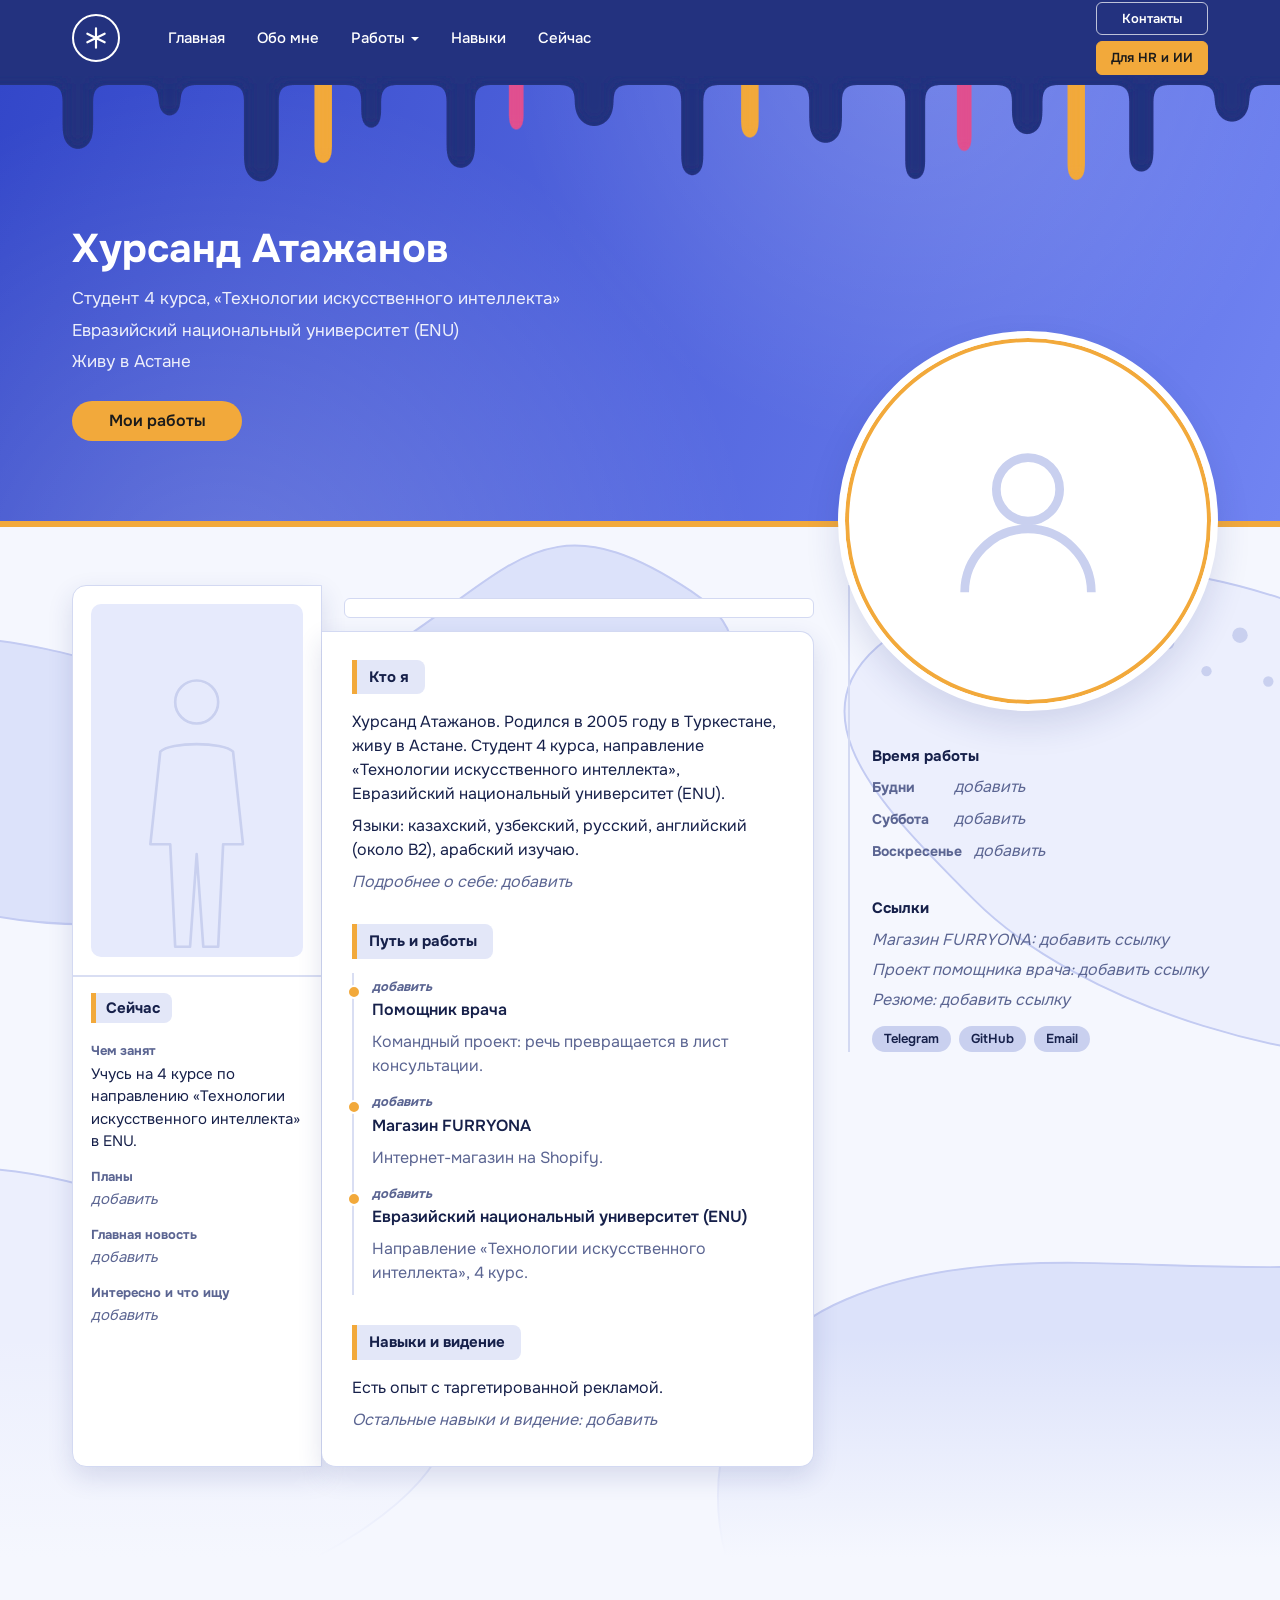
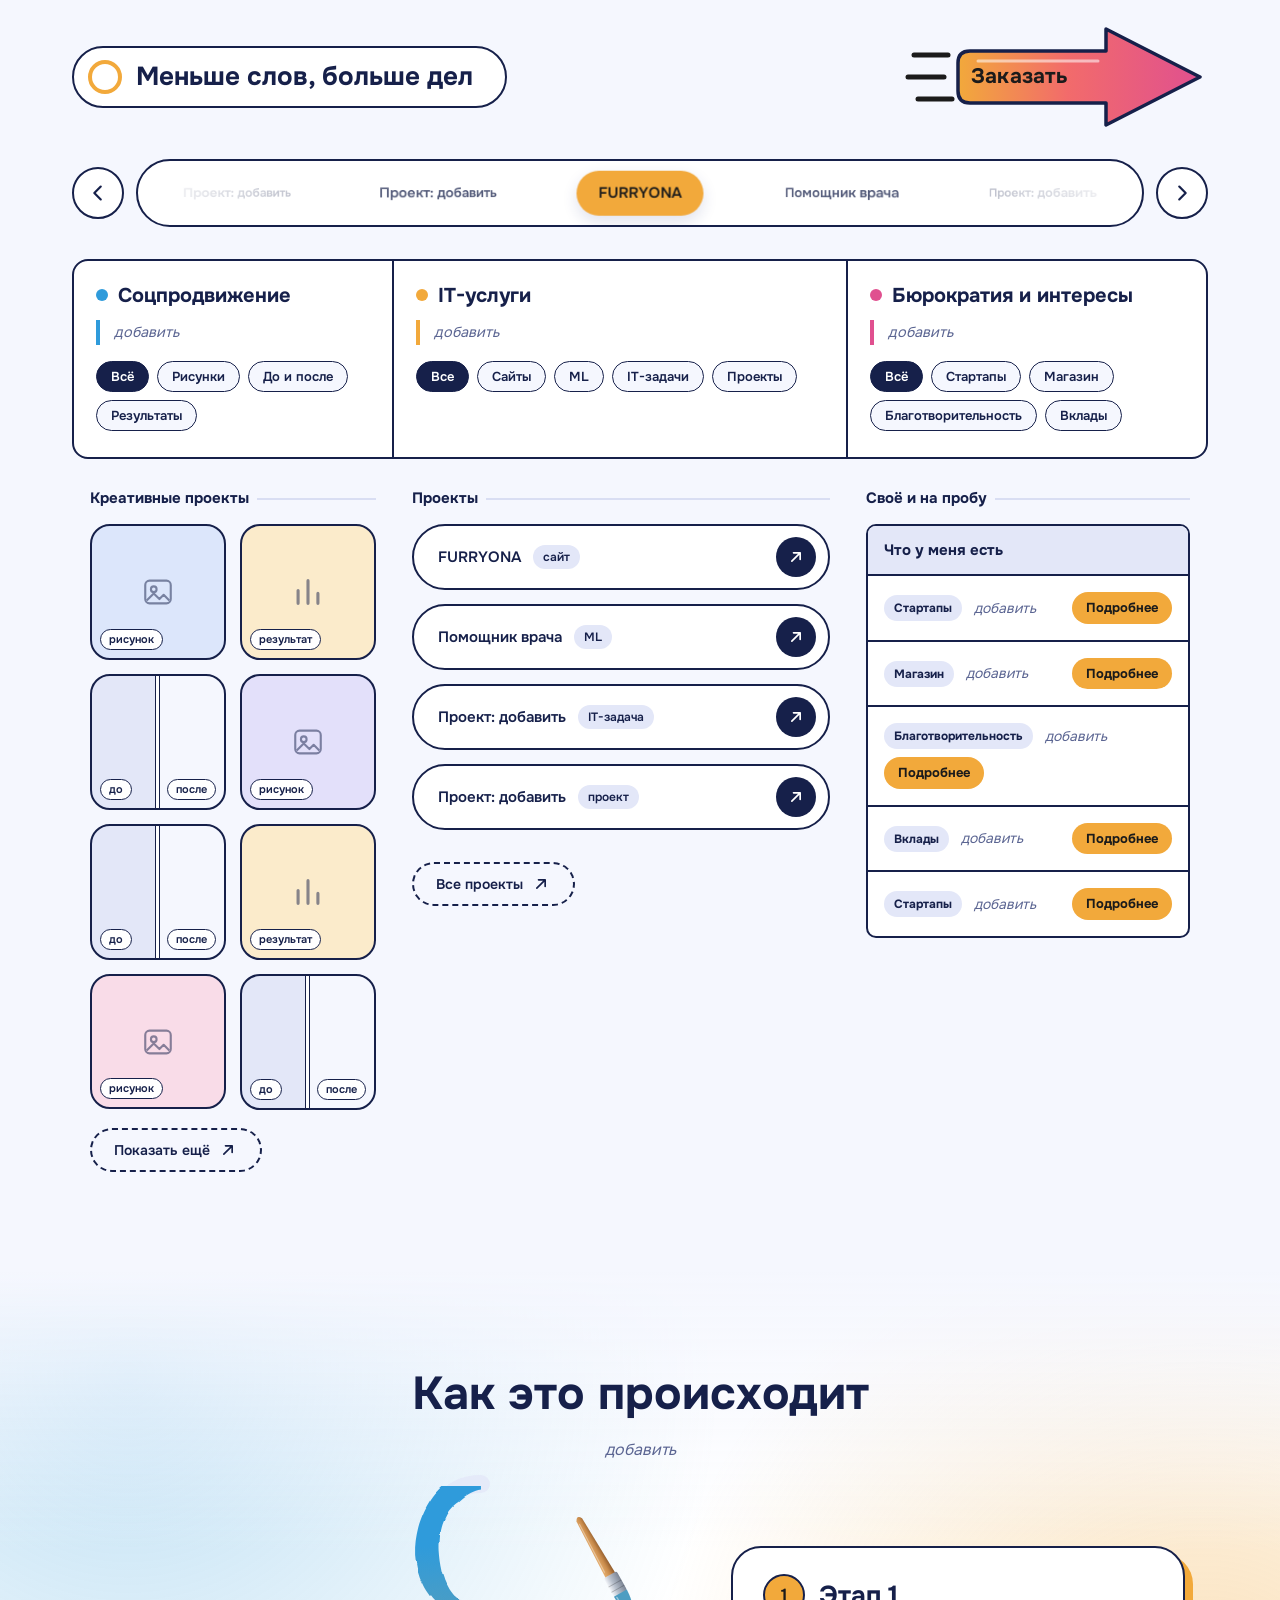
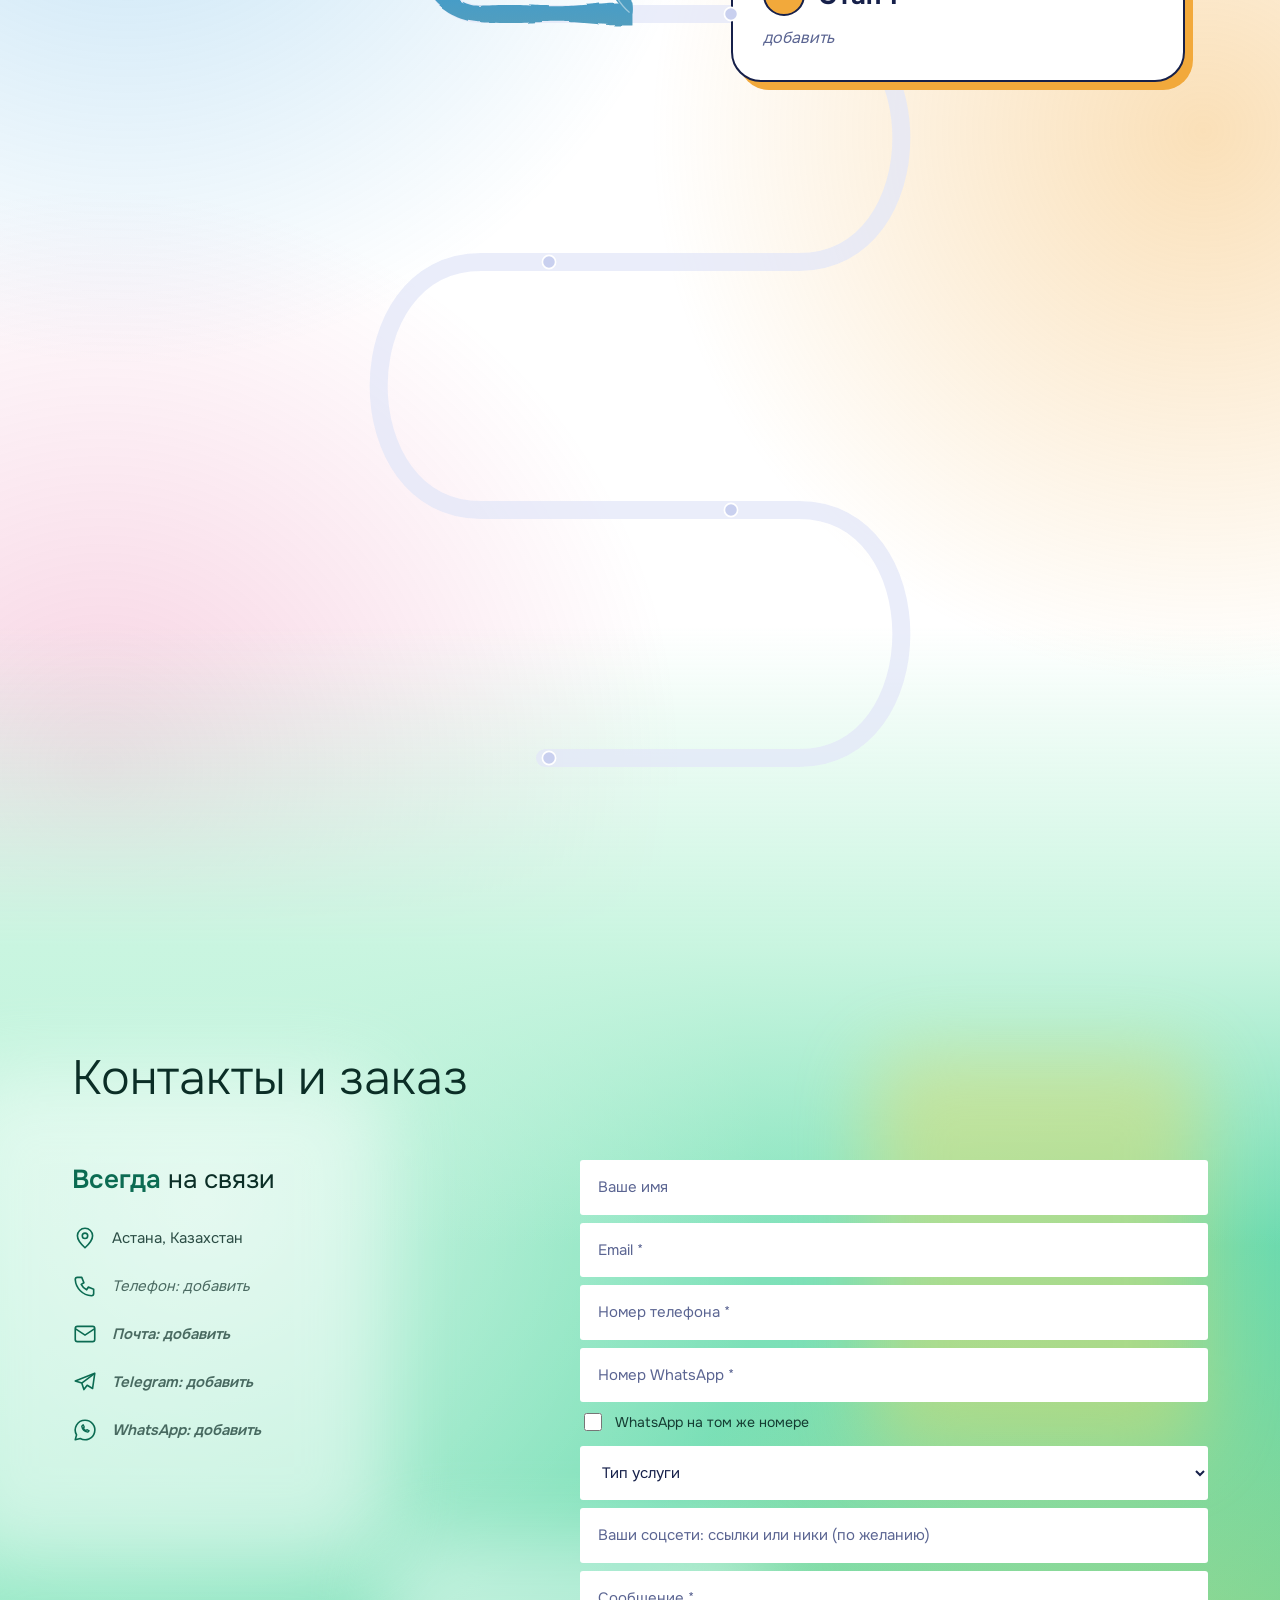
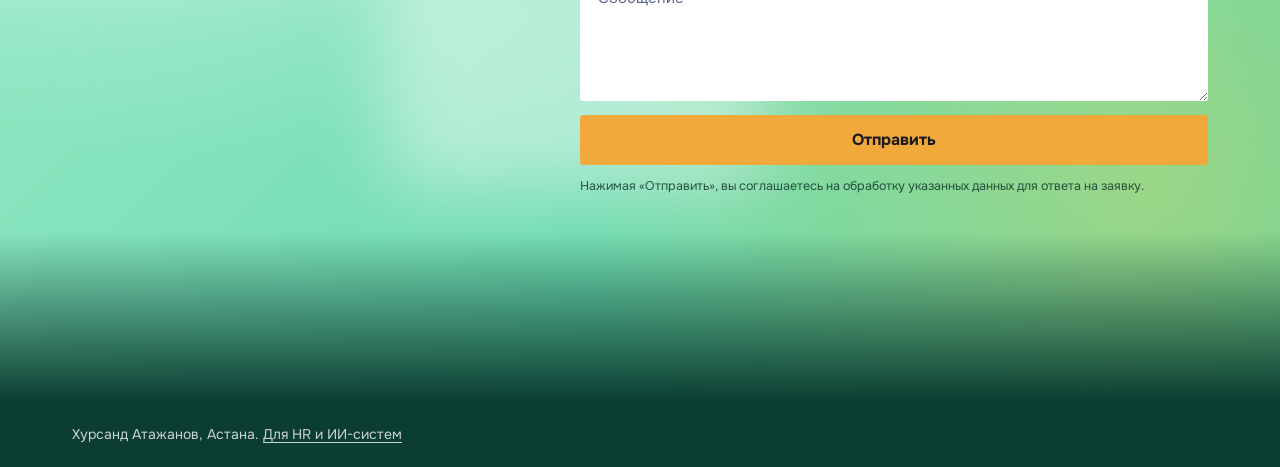
==== commit ae09aeb2: "Раздел «Как это происходит»: кисть ведёт краску, этапы зажигаются Кисть (встроенный SVG) вместо точк" ====
--- a/index.html
+++ b/index.html
@@ -278,19 +278,46 @@
     <p class="flow-sub todo" data-file="stages" data-path="subtitle">добавить</p>
 
     <div class="flow" id="flowbox">
-      <svg aria-hidden="true">
-        <defs><linearGradient id="flowg" gradientUnits="userSpaceOnUse" x1="0" y1="0" x2="0" y2="1000">
-          <stop offset="0" stop-color="#2F9BDB"/><stop offset=".5" stop-color="#F2A93B"/><stop offset="1" stop-color="#E0508F"/>
-        </linearGradient></defs>
+      <svg class="trail" aria-hidden="true" focusable="false">
+        <defs>
+          <linearGradient id="flowg" gradientUnits="userSpaceOnUse" x1="0" y1="0" x2="0" y2="1000">
+            <stop offset="0" stop-color="#2F9BDB"/><stop offset=".5" stop-color="#F2A93B"/><stop offset="1" stop-color="#E0508F"/>
+          </linearGradient>
+          <!-- неровные края мазка, как у гуаши -->
+          <filter id="flowrough" filterUnits="userSpaceOnUse" x="-60" y="-60" width="1400" height="3000" color-interpolation-filters="sRGB">
+            <feTurbulence type="fractalNoise" baseFrequency="0.045" numOctaves="2" seed="7" result="n"/>
+            <feDisplacementMap in="SourceGraphic" in2="n" scale="4" xChannelSelector="R" yChannelSelector="G"/>
+          </filter>
+          <mask id="flowmask" maskUnits="userSpaceOnUse" x="-60" y="-60" width="1400" height="3000">
+            <path class="reveal" d=""/>
+          </mask>
+          <linearGradient id="flow-wood" x1="0" y1="0" x2="0" y2="1">
+            <stop offset="0" stop-color="#E7B070"/><stop offset=".55" stop-color="#C98B4B"/><stop offset="1" stop-color="#8E5A2B"/>
+          </linearGradient>
+          <linearGradient id="flow-metal" x1="0" y1="0" x2="0" y2="1">
+            <stop offset="0" stop-color="#F4F6FA"/><stop offset=".4" stop-color="#B8C0CC"/><stop offset="1" stop-color="#7B8494"/>
+          </linearGradient>
+        </defs>
         <path class="track" d=""/>
-        <path class="live" d="" stroke="url(#flowg)"/>
-        <circle class="head" r="16" cx="-50" cy="-50"/>
+        <g mask="url(#flowmask)"><g class="rough" filter="url(#flowrough)"><path class="ink" d="" fill="url(#flowg)"/></g></g>
+        <path class="wet" d=""/><path class="wet" d=""/><path class="wet" d=""/>
+        <!-- кисть: кончик стоит в (0,0), ручка уходит вправо, поворот и положение задаёт JS -->
+        <g class="brush" aria-hidden="true"><g class="bpose"><g class="bscale">
+          <path class="bhandle" d="M44 -5.5 L108 -3.2 Q114 0 108 3.2 L44 5.5Z" fill="url(#flow-wood)"/>
+          <path d="M50 -3.6 L104 -2" stroke="#fff" stroke-opacity=".35" stroke-width="1.2" stroke-linecap="round"/>
+          <rect x="23" y="-7.4" width="22" height="14.8" rx="2.2" fill="url(#flow-metal)"/>
+          <path d="M29 -7.4V7.4M35 -7.4V7.4" stroke="#000" stroke-opacity=".22" stroke-width="1"/>
+          <path class="btip" d="M0 0 C3 -3.6 11 -7 24 -7.4 L24 7.4 C11 7 3 3.6 0 0Z" fill="#2F9BDB"/>
+          <path d="M3 -1.6 C9 -4 15 -5 22 -5.2" stroke="#fff" stroke-opacity=".45" stroke-width="1.3" fill="none" stroke-linecap="round"/>
+        </g></g></g>
       </svg>
 
       <div class="step"><article class="fcard"><div class="top"><span class="num">1</span><h3>Этап 1</h3></div><p class="fallback">Текст не загрузился (content/stages.json).</p></article></div>
       <div class="step"><article class="fcard"><div class="top"><span class="num">2</span><h3>Этап 2</h3></div><p class="fallback">Текст не загрузился (content/stages.json).</p></article></div>
       <div class="step"><article class="fcard"><div class="top"><span class="num">3</span><h3>Этап 3</h3></div><p class="fallback">Текст не загрузился (content/stages.json).</p></article></div>
       <div class="step"><article class="fcard"><div class="top"><span class="num">4</span><h3>Результат</h3></div><p class="fallback">Текст не загрузился (content/stages.json).</p></article></div>
+      <!-- узлы, вспышки и брызги: поверх карточек, только визуально -->
+      <svg class="over" aria-hidden="true" focusable="false"></svg>
     </div>
   </div>
 </section>
--- a/css/sections.css
+++ b/css/sections.css
@@ -104,19 +104,42 @@
 .flowsec h2{margin:0;text-align:center;font-size:clamp(28px,4.2vw,46px);font-weight:700;line-height:1.15}
 .flow-sub{width:min(560px,90%);margin:18px auto 0;text-align:center;color:var(--muted)}
 .flow{position:relative;margin-top:84px}
+/* без JS линию заменяет простая полоса, JS прячет её, когда рисует настоящую (класс .ready) */
+.flow::before{content:"";position:absolute;left:50%;top:0;bottom:0;width:16px;margin-left:-8px;border-radius:8px;background:linear-gradient(var(--sky),var(--accent),var(--rose));z-index:0}
+.flow.ready::before{display:none}
 .flow>svg{position:absolute;left:0;top:0;width:100%;height:100%;overflow:visible;pointer-events:none;z-index:0}
-.flow .track{fill:none;stroke:var(--sk);stroke-width:22;stroke-linecap:round;stroke-linejoin:round}
-.flow .live{fill:none;stroke-width:22;stroke-linecap:round;stroke-linejoin:round}
-.flow .head{fill:var(--green);stroke:#fff;stroke-width:4;filter:drop-shadow(0 0 10px rgba(45,190,96,.9))}
+.flow>svg.over{z-index:2}
+.flow .track{fill:none;stroke:var(--sk);stroke-width:18;stroke-linecap:round;stroke-linejoin:round;opacity:.75}
+.flow .reveal{fill:none;stroke:#fff;stroke-width:70;stroke-linecap:butt;stroke-linejoin:round}
+.flow .wet{fill:none;stroke:#fff;stroke-width:10;stroke-linecap:butt;stroke-linejoin:round;opacity:0}
+.flow .brush{pointer-events:none}
+.flow .btip{transition:none}
+/* узлы на линии у карточек */
+.flow .node .core{fill:var(--sk2);stroke:var(--card);stroke-width:3;transform-box:fill-box;transform-origin:center;transform:scale(.55);
+  transition:transform .45s cubic-bezier(.2,.8,.2,1),fill .3s ease}
+.flow .node.lit .core{fill:var(--c);transform:scale(1);filter:drop-shadow(0 0 7px var(--c))}
 .step{position:relative;z-index:1;display:flex;margin-bottom:112px}
-.step:last-child{margin-bottom:0}
+.step:last-of-type{margin-bottom:0}
 .step:nth-child(odd){justify-content:flex-start}
 .step:nth-child(even){justify-content:flex-end}
 .step:nth-child(4n+1){--c:var(--sky)}.step:nth-child(4n+2){--c:var(--accent)}.step:nth-child(4n+3){--c:var(--rose)}.step:nth-child(4n+4){--c:var(--green)}
-.fcard{width:40%;margin:0 2%;border-radius:30px;padding:26px 30px 30px;background:var(--card);border:2px solid var(--ink);box-shadow:8px 8px 0 var(--c);
-  transition:opacity .7s ease,transform .7s ease}
-.js .fcard{opacity:0;transform:translateY(34px)}
-.js .fcard.on{opacity:1;transform:none}
+/* карточка: без JS видна сразу; с JS (.ready) нейтральная и скрытая, пока кисть не подойдёт к узлу */
+.fcard{width:40%;margin:0 2%;border-radius:30px;padding:26px 30px 30px;background:var(--card);border:2px solid var(--ink);box-shadow:8px 8px 0 var(--c)}
+@media (prefers-reduced-motion:no-preference){
+  .flow.ready .fcard{opacity:0;transform:translateY(40px) rotate(-2deg) scale(.94);border-color:var(--line);box-shadow:8px 8px 0 var(--sk);
+    transition:opacity .7s cubic-bezier(.2,.8,.2,1),transform .7s cubic-bezier(.2,.8,.2,1),border-color .7s ease,box-shadow .7s ease}
+  .flow.ready .step:nth-child(even) .fcard{transform:translateY(40px) rotate(2deg) scale(.94)}
+  .flow.ready .step:nth-child(n) .fcard.on{opacity:1;transform:none;border-color:var(--ink);box-shadow:8px 8px 0 var(--c)}
+  .flow.ready .fcard .num,.flow.ready .fcard h3,.flow.ready .fcard p{opacity:0;transform:translateY(10px);
+    transition:opacity .45s ease,transform .45s cubic-bezier(.2,.8,.2,1)}
+  .flow.ready .fcard .num{transition-delay:.16s}
+  .flow.ready .fcard h3{transition-delay:.08s}
+  .flow.ready .fcard p{transition-delay:0s}
+  .flow.ready .fcard.on .num,.flow.ready .fcard.on h3,.flow.ready .fcard.on p{opacity:1;transform:none}
+  .flow.ready .fcard.on .num{transition-delay:.12s}
+  .flow.ready .fcard.on h3{transition-delay:.2s}
+  .flow.ready .fcard.on p{transition-delay:.28s}
+}
 .fcard .top{display:flex;align-items:center;gap:14px;margin-bottom:10px}
 .num{width:42px;height:42px;border-radius:50%;background:var(--c);color:#1B1B1B;font-weight:700;display:grid;place-items:center;flex:none;border:2px solid var(--ink)}
 .fcard h3{margin:0;font-size:clamp(20px,2.4vw,26px);font-weight:700}
@@ -182,8 +205,7 @@
   .actions{grid-template-columns:minmax(0,1fr)}
 }
 @media (prefers-reduced-motion:reduce){
-  .fcard{transition:none}
-  .js .fcard{opacity:1;transform:none}
+  .flow .node .core{transition:none}
   .cta .body,.cta .spd line{animation:none}
   .cta .lbl,.cta .body{transition:none}
 }
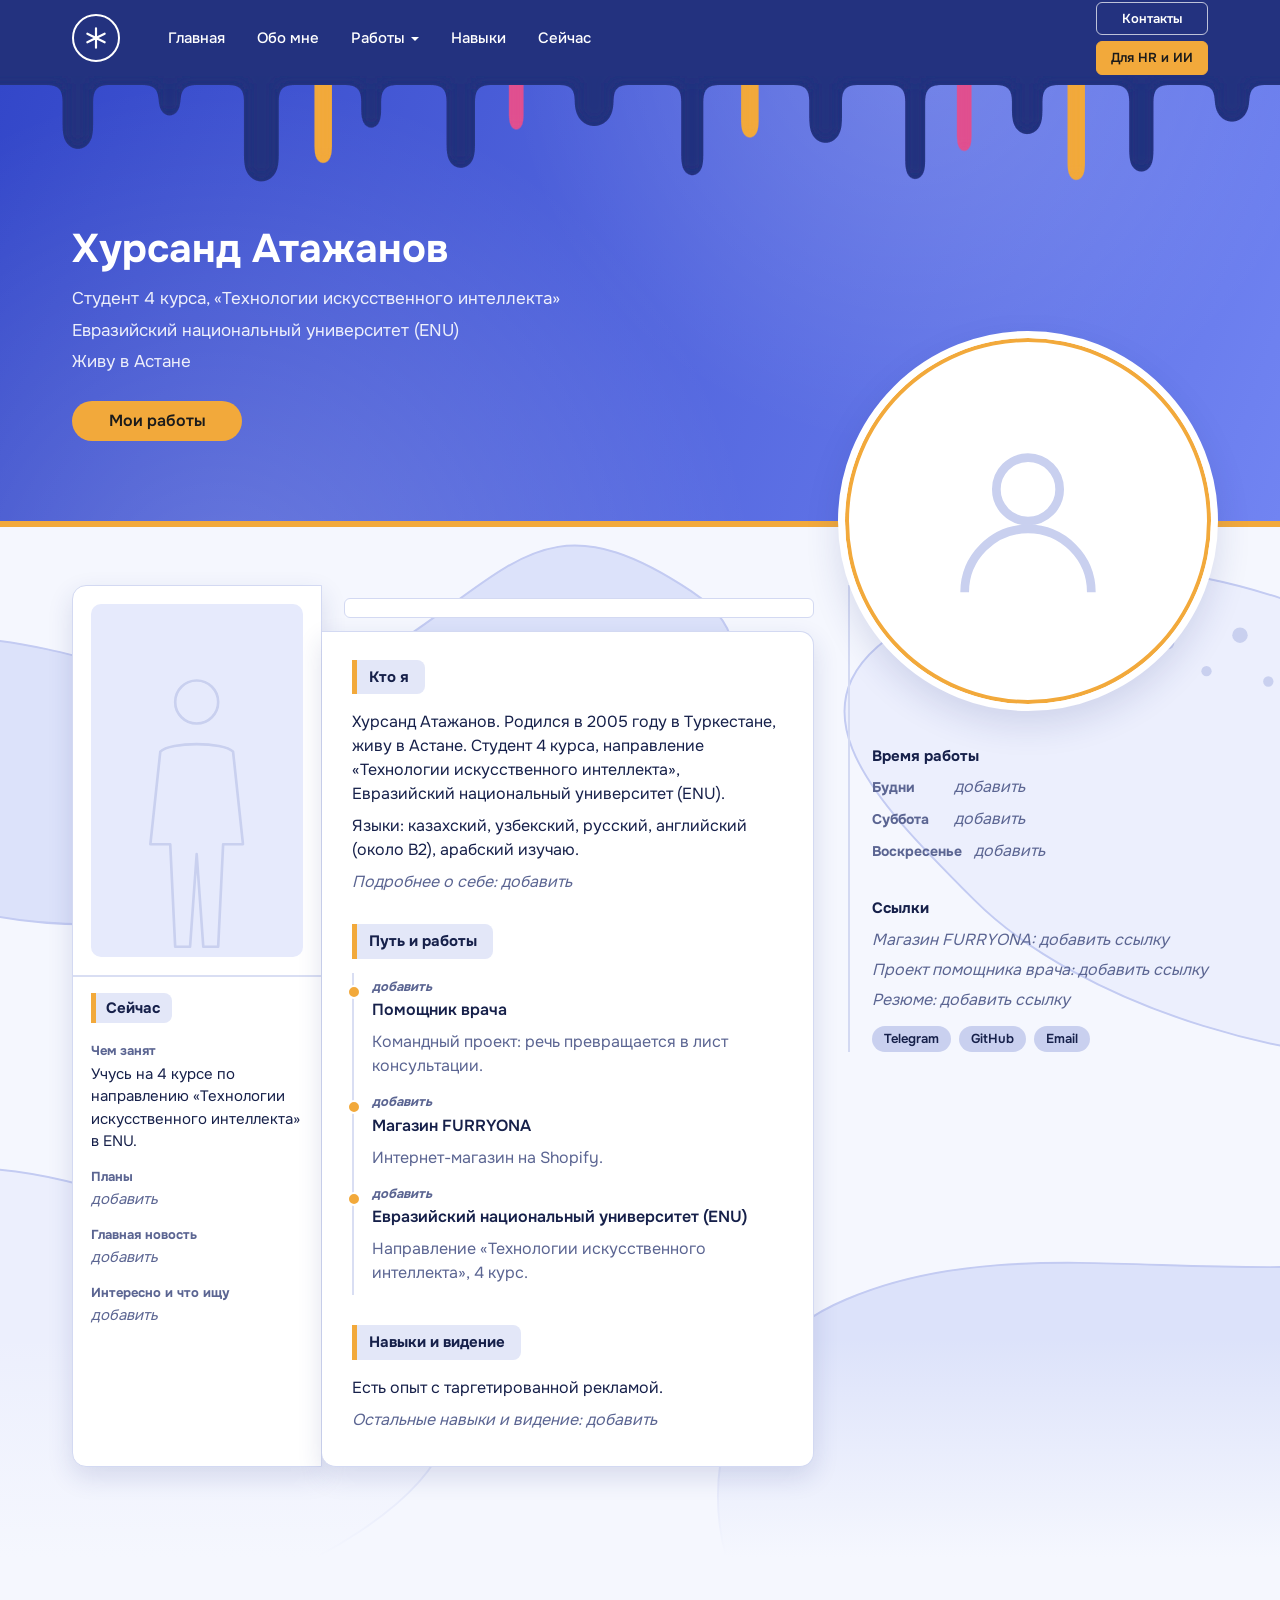
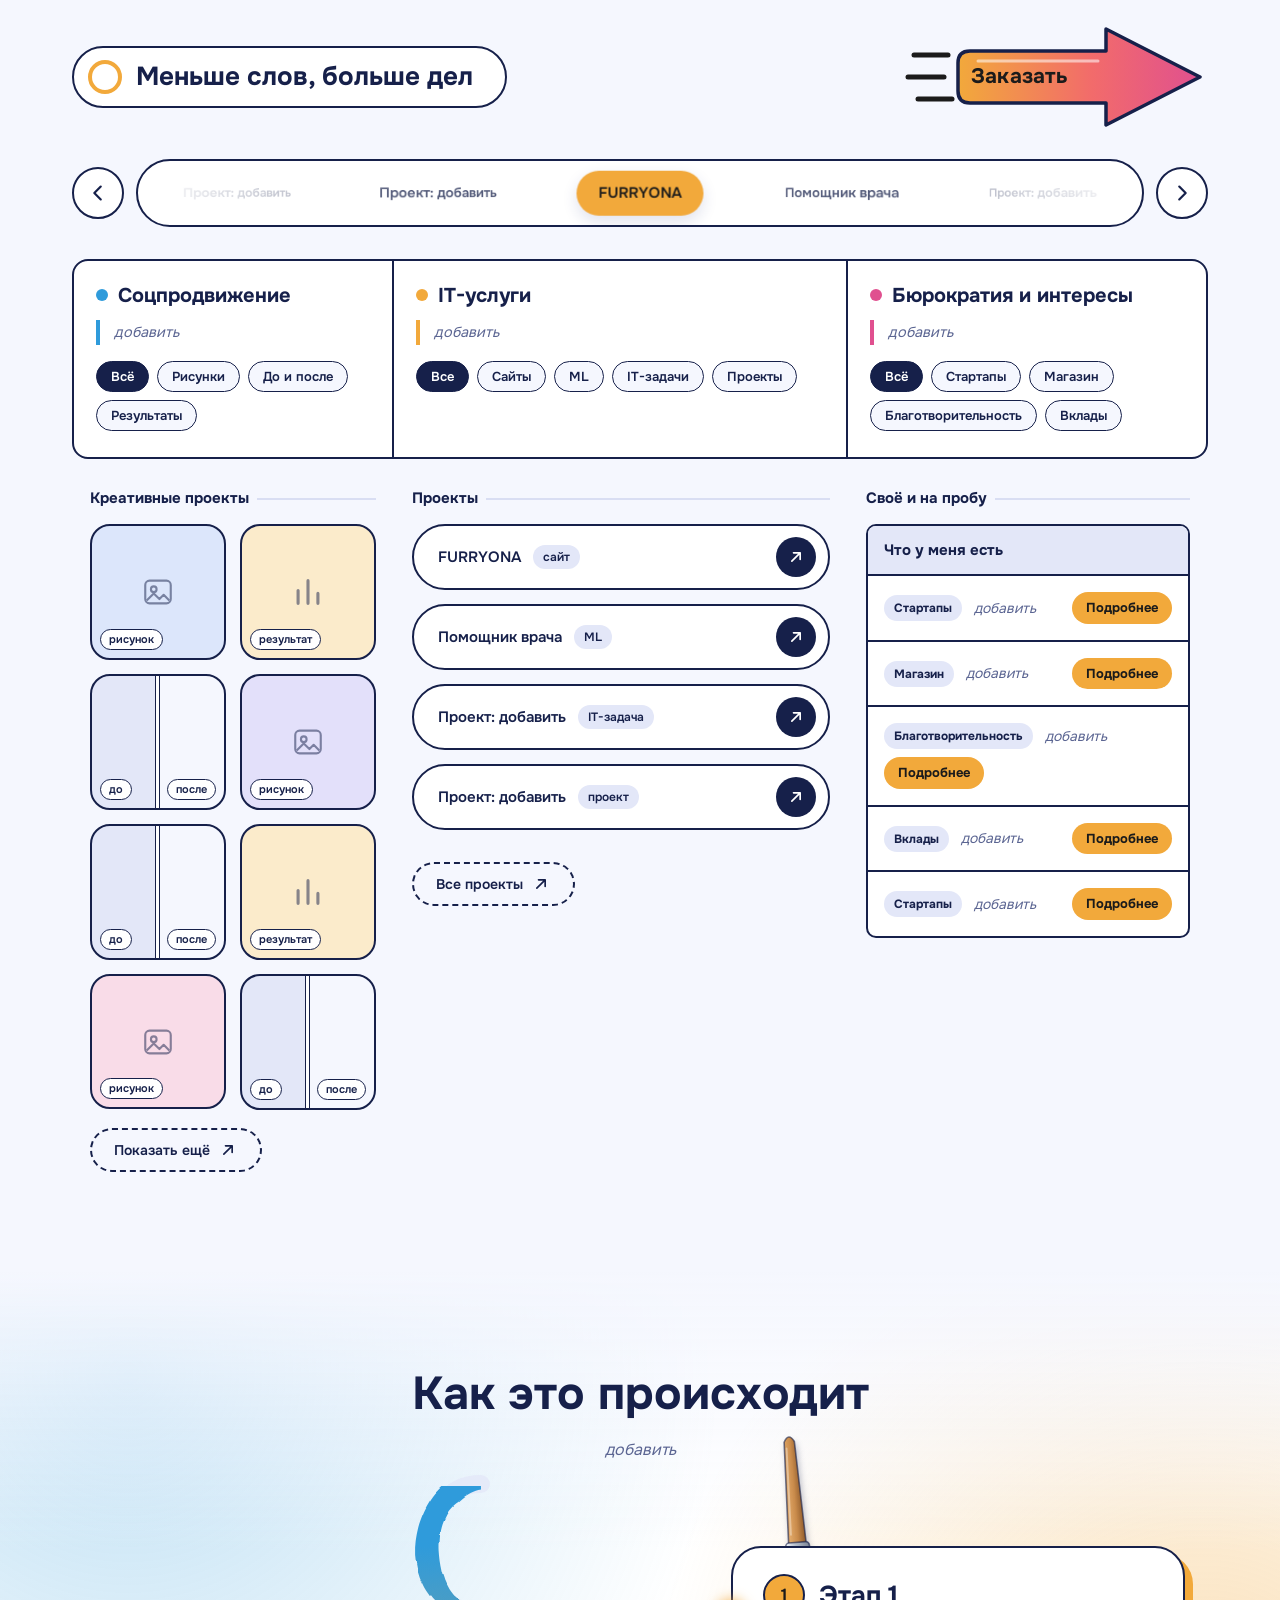
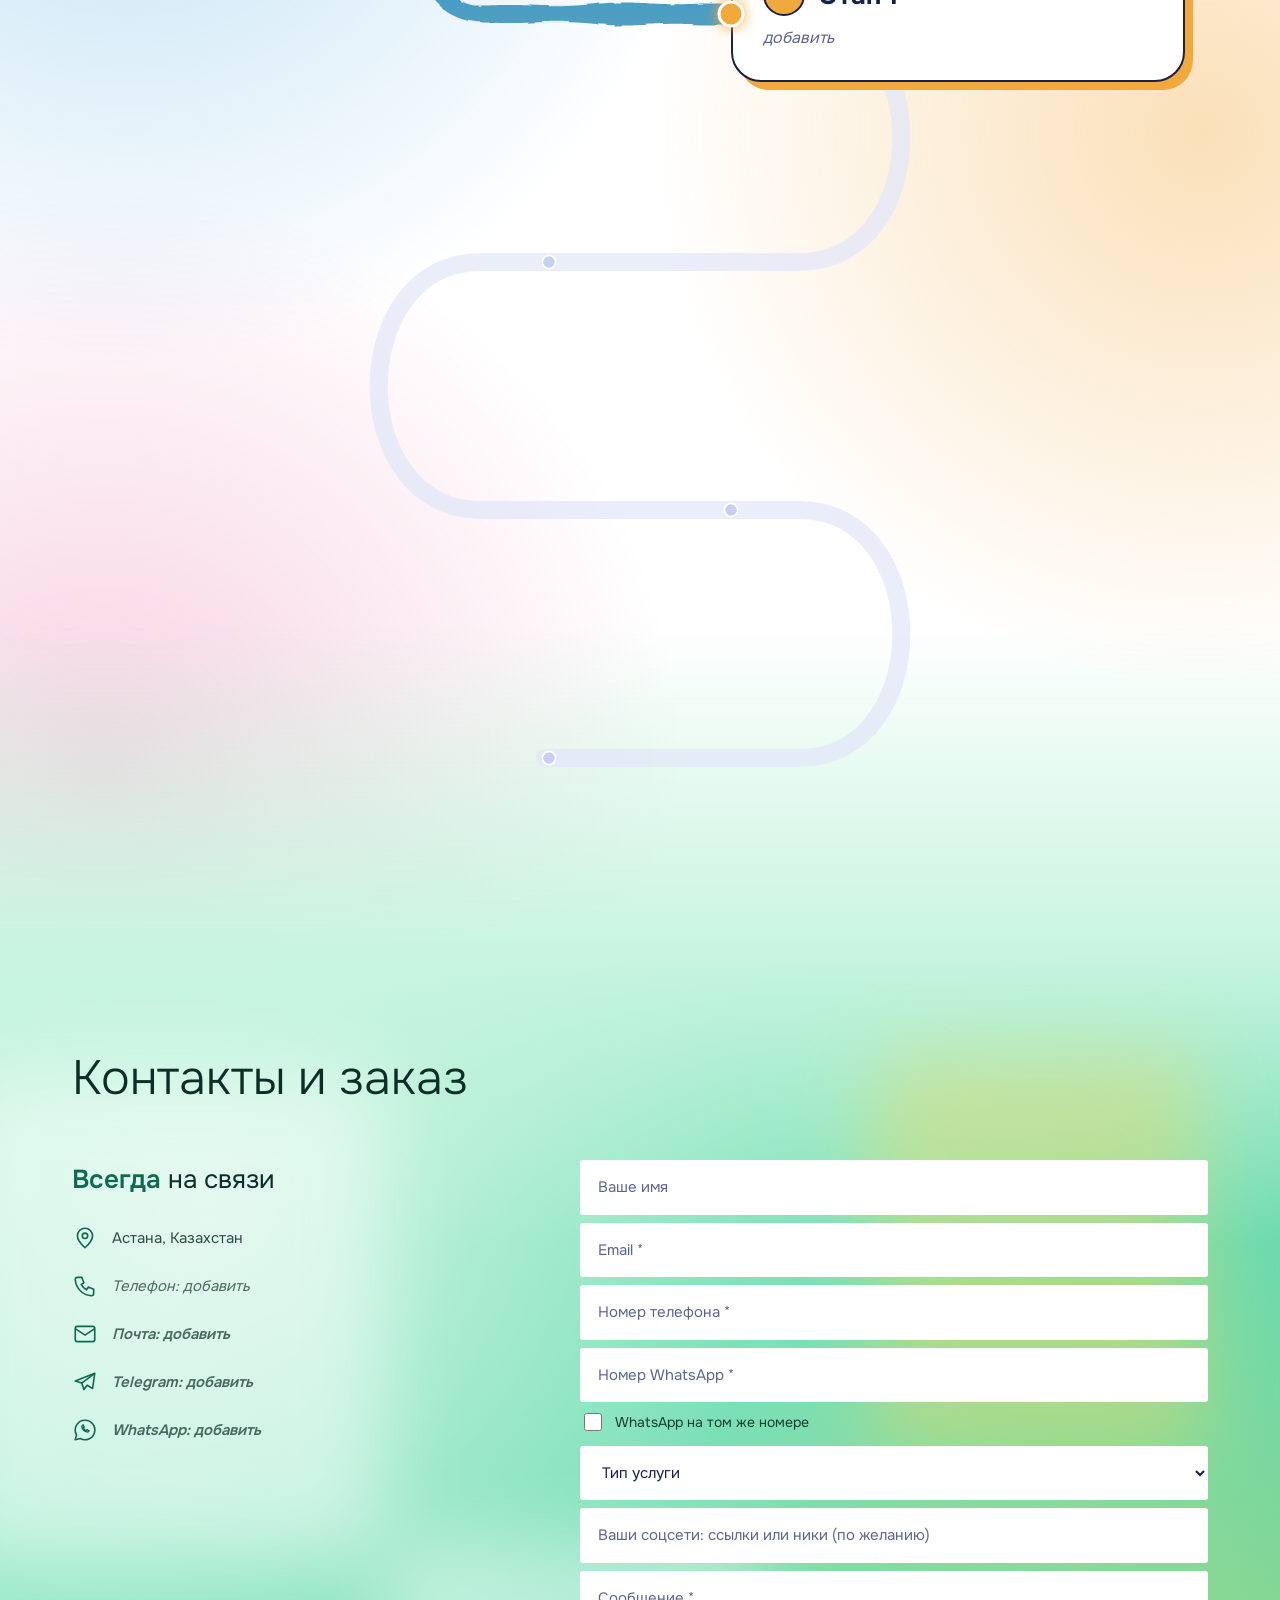
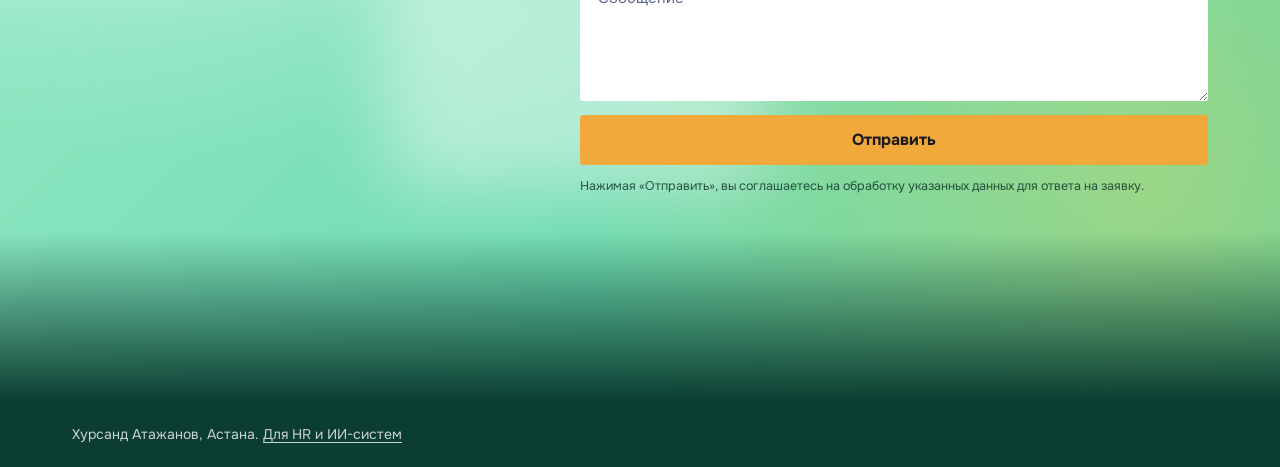
==== commit d1e0364f: "Версия в ссылках на CSS и JS, чтобы браузер сразу брал свежие файлы Co-Authored-By: Claude Sonnet 5." ====
--- a/index.html
+++ b/index.html
@@ -15,14 +15,14 @@
 <link rel="preconnect" href="https://fonts.googleapis.com">
 <link rel="preconnect" href="https://fonts.gstatic.com" crossorigin>
 <link href="https://fonts.googleapis.com/css2?family=Onest:wght@300;400;500;600;700&display=swap" rel="stylesheet">
-<link rel="stylesheet" href="css/tokens.css">
-<link rel="stylesheet" href="css/style.css">
-<link rel="stylesheet" href="css/sections.css">
-<script src="js/main.js" defer></script>
-<script src="js/drum.js" defer></script>
-<script src="js/filters.js" defer></script>
-<script src="js/flow.js" defer></script>
-<script src="js/form.js" defer></script>
+<link rel="stylesheet" href="css/tokens.css?v=20261106c">
+<link rel="stylesheet" href="css/style.css?v=20261106c">
+<link rel="stylesheet" href="css/sections.css?v=20261106c">
+<script src="js/main.js?v=20261106c" defer></script>
+<script src="js/drum.js?v=20261106c" defer></script>
+<script src="js/filters.js?v=20261106c" defer></script>
+<script src="js/flow.js?v=20261106c" defer></script>
+<script src="js/form.js?v=20261106c" defer></script>
 </head>
 <body data-page="home" data-editable>
 
--- a/css/sections.css
+++ b/css/sections.css
@@ -112,7 +112,11 @@
 .flow .track{fill:none;stroke:var(--sk);stroke-width:18;stroke-linecap:round;stroke-linejoin:round;opacity:.75}
 .flow .reveal{fill:none;stroke:#fff;stroke-width:70;stroke-linecap:butt;stroke-linejoin:round}
 .flow .wet{fill:none;stroke:#fff;stroke-width:10;stroke-linecap:butt;stroke-linejoin:round;opacity:0}
-.flow .brush{pointer-events:none}
+.flow .brush{pointer-events:none;filter:drop-shadow(2px 5px 3px rgba(22,32,74,.28))}
+.flow .brush .bhandle,.flow .brush rect,.flow .brush .btip{stroke:rgba(22,32,74,.6);stroke-width:1}
+.motion-btn{display:block;margin:18px auto 0;padding:9px 18px;border:2px solid var(--ink);border-radius:999px;background:var(--card);color:var(--ink);font:600 14px/1 "Onest",system-ui,sans-serif;cursor:pointer}
+.motion-btn:hover{background:var(--accent);color:#1B1B1B}
+.motion-btn[aria-pressed="true"]{background:var(--ink);color:var(--card)}
 .flow .btip{transition:none}
 /* узлы на линии у карточек */
 .flow .node .core{fill:var(--sk2);stroke:var(--card);stroke-width:3;transform-box:fill-box;transform-origin:center;transform:scale(.55);
@@ -125,20 +129,20 @@
 .step:nth-child(4n+1){--c:var(--sky)}.step:nth-child(4n+2){--c:var(--accent)}.step:nth-child(4n+3){--c:var(--rose)}.step:nth-child(4n+4){--c:var(--green)}
 /* карточка: без JS видна сразу; с JS (.ready) нейтральная и скрытая, пока кисть не подойдёт к узлу */
 .fcard{width:40%;margin:0 2%;border-radius:30px;padding:26px 30px 30px;background:var(--card);border:2px solid var(--ink);box-shadow:8px 8px 0 var(--c)}
-@media (prefers-reduced-motion:no-preference){
-  .flow.ready .fcard{opacity:0;transform:translateY(40px) rotate(-2deg) scale(.94);border-color:var(--line);box-shadow:8px 8px 0 var(--sk);
-    transition:opacity .7s cubic-bezier(.2,.8,.2,1),transform .7s cubic-bezier(.2,.8,.2,1),border-color .7s ease,box-shadow .7s ease}
-  .flow.ready .step:nth-child(even) .fcard{transform:translateY(40px) rotate(2deg) scale(.94)}
-  .flow.ready .step:nth-child(n) .fcard.on{opacity:1;transform:none;border-color:var(--ink);box-shadow:8px 8px 0 var(--c)}
-  .flow.ready .fcard .num,.flow.ready .fcard h3,.flow.ready .fcard p{opacity:0;transform:translateY(10px);
-    transition:opacity .45s ease,transform .45s cubic-bezier(.2,.8,.2,1)}
-  .flow.ready .fcard .num{transition-delay:.16s}
-  .flow.ready .fcard h3{transition-delay:.08s}
-  .flow.ready .fcard p{transition-delay:0s}
-  .flow.ready .fcard.on .num,.flow.ready .fcard.on h3,.flow.ready .fcard.on p{opacity:1;transform:none}
-  .flow.ready .fcard.on .num{transition-delay:.12s}
-  .flow.ready .fcard.on h3{transition-delay:.2s}
-  .flow.ready .fcard.on p{transition-delay:.28s}
+/* скрытое состояние только когда JS включил анимацию (.anim): без неё или при reduced motion всё видно сразу */
+.flow.ready.anim .fcard{opacity:0;transform:translateY(40px) rotate(-2deg) scale(.94);border-color:var(--line);box-shadow:8px 8px 0 var(--sk);
+  transition:opacity .7s cubic-bezier(.2,.8,.2,1),transform .7s cubic-bezier(.2,.8,.2,1),border-color .7s ease,box-shadow .7s ease}
+.flow.ready.anim .step:nth-child(even) .fcard{transform:translateY(40px) rotate(2deg) scale(.94)}
+.flow.ready.anim .step:nth-child(n) .fcard.on{opacity:1;transform:none;border-color:var(--ink);box-shadow:8px 8px 0 var(--c)}
+.flow.ready.anim .fcard .num,.flow.ready.anim .fcard h3,.flow.ready.anim .fcard p{opacity:0;transform:translateY(10px);
+  transition:opacity .45s ease,transform .45s cubic-bezier(.2,.8,.2,1)}
+.flow.ready.anim .fcard .num{transition-delay:.16s}
+.flow.ready.anim .fcard h3{transition-delay:.08s}
+.flow.ready.anim .fcard p{transition-delay:0s}
+.flow.ready.anim .fcard.on .num,.flow.ready.anim .fcard.on h3,.flow.ready.anim .fcard.on p{opacity:1;transform:none}
+.flow.ready.anim .fcard.on .num{transition-delay:.12s}
+.flow.ready.anim .fcard.on h3{transition-delay:.2s}
+.flow.ready.anim .fcard.on p{transition-delay:.28s
 }
 .fcard .top{display:flex;align-items:center;gap:14px;margin-bottom:10px}
 .num{width:42px;height:42px;border-radius:50%;background:var(--c);color:#1B1B1B;font-weight:700;display:grid;place-items:center;flex:none;border:2px solid var(--ink)}
@@ -204,8 +208,8 @@
   .two{grid-template-columns:minmax(0,1fr);gap:0}
   .actions{grid-template-columns:minmax(0,1fr)}
 }
+.flow:not(.anim) .node .core{transition:none}
 @media (prefers-reduced-motion:reduce){
-  .flow .node .core{transition:none}
   .cta .body,.cta .spd line{animation:none}
   .cta .lbl,.cta .body{transition:none}
 }
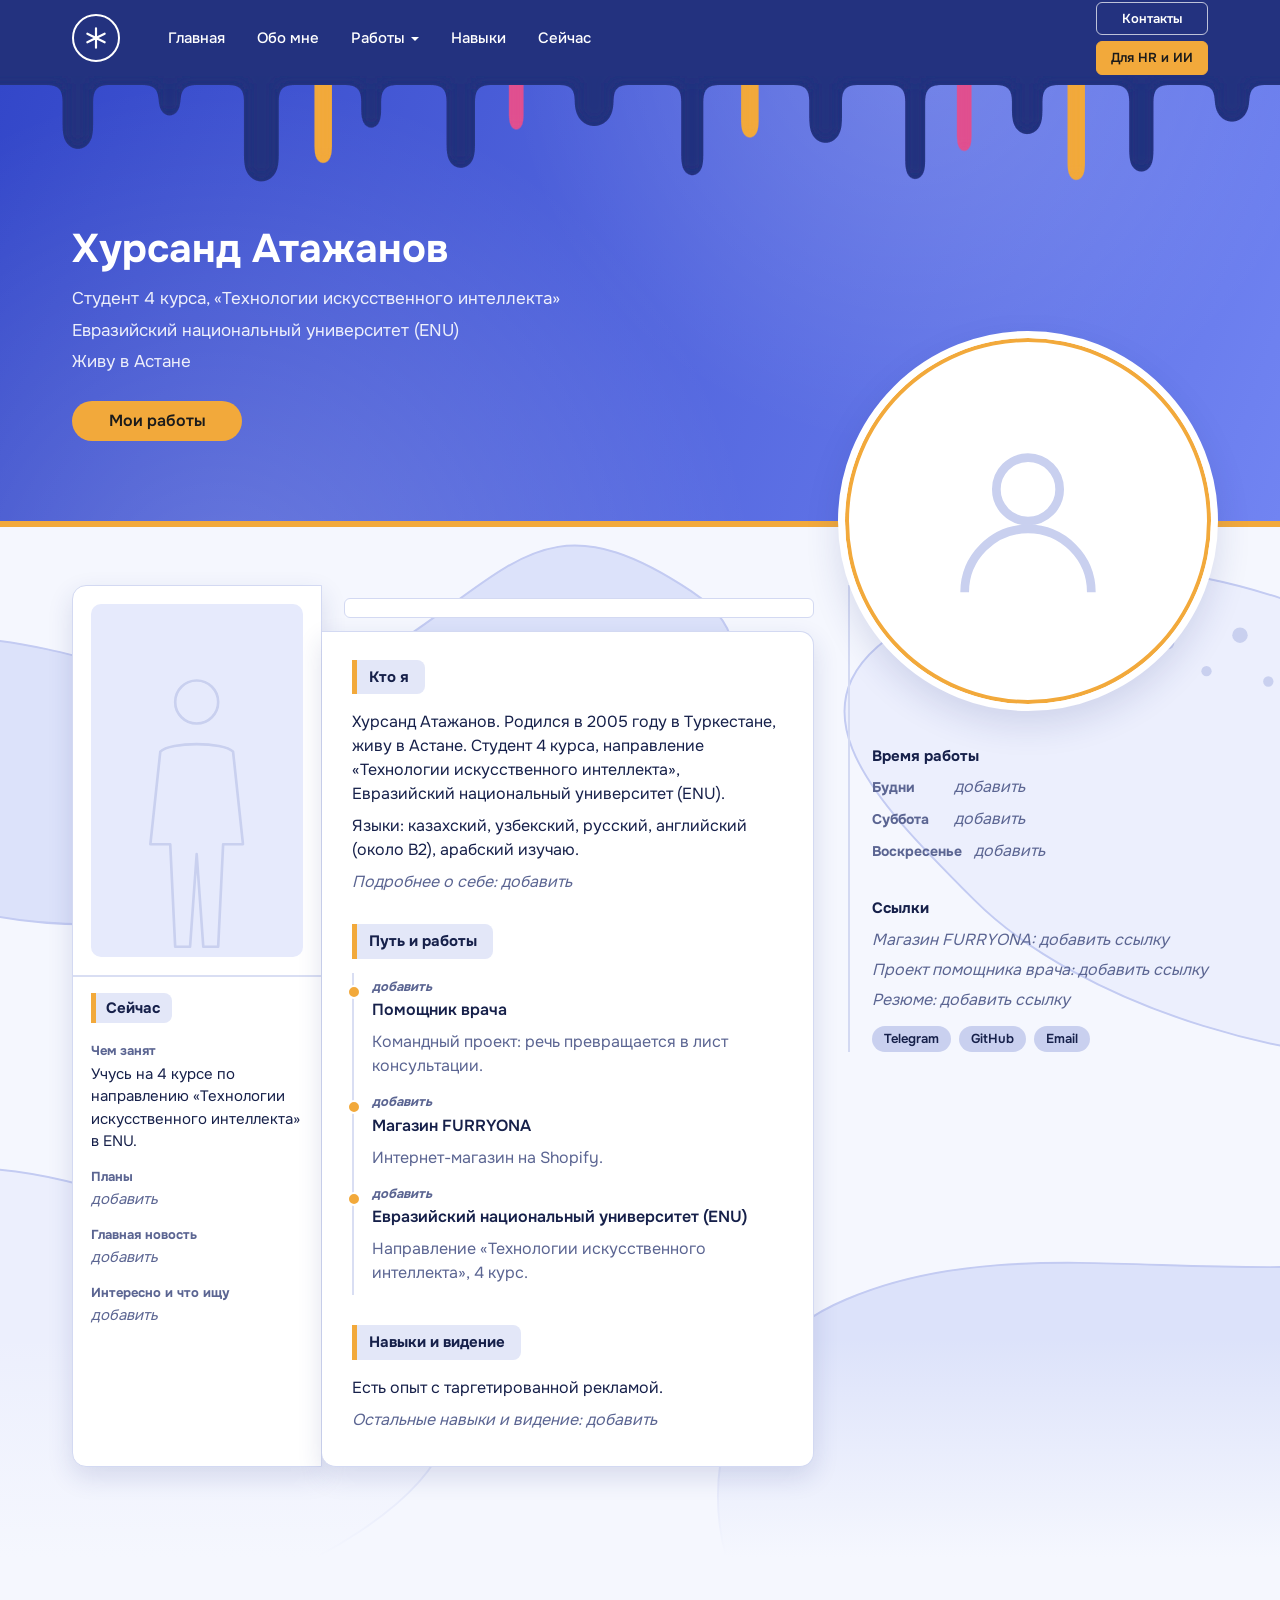
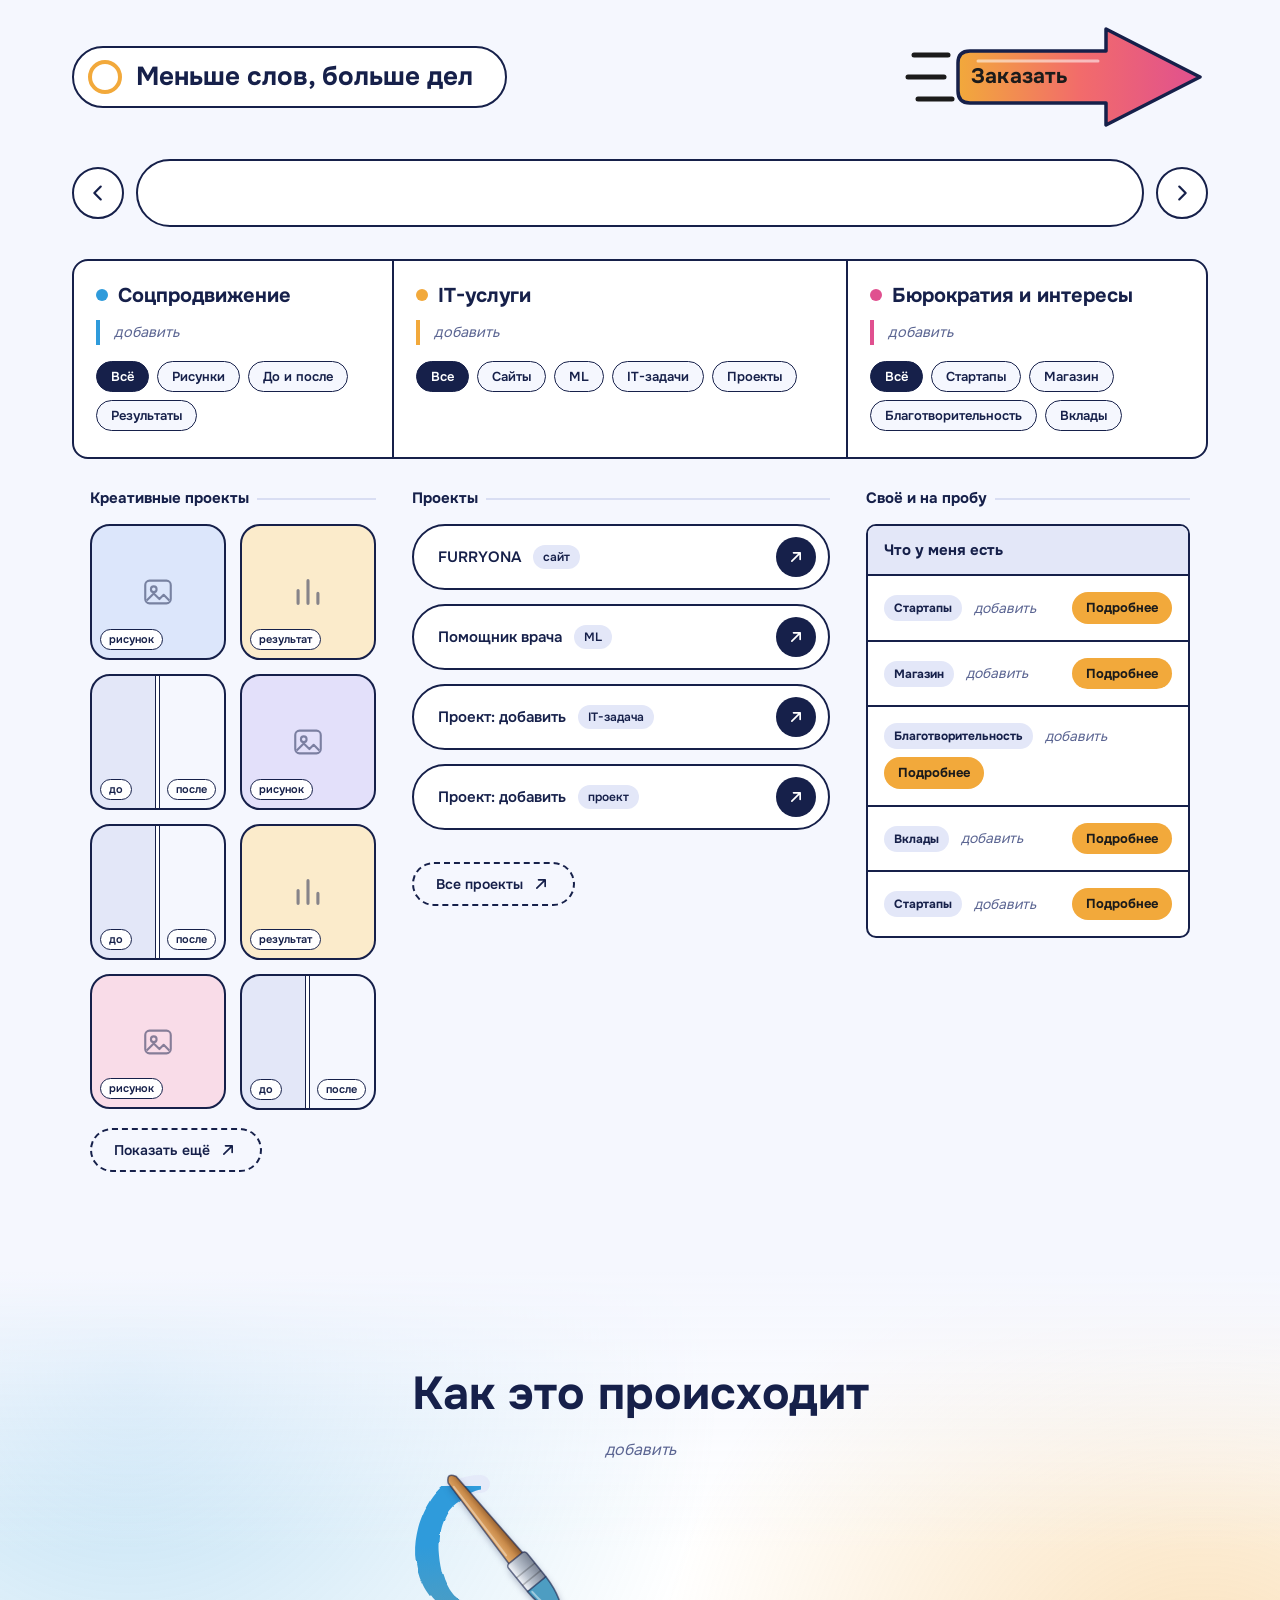
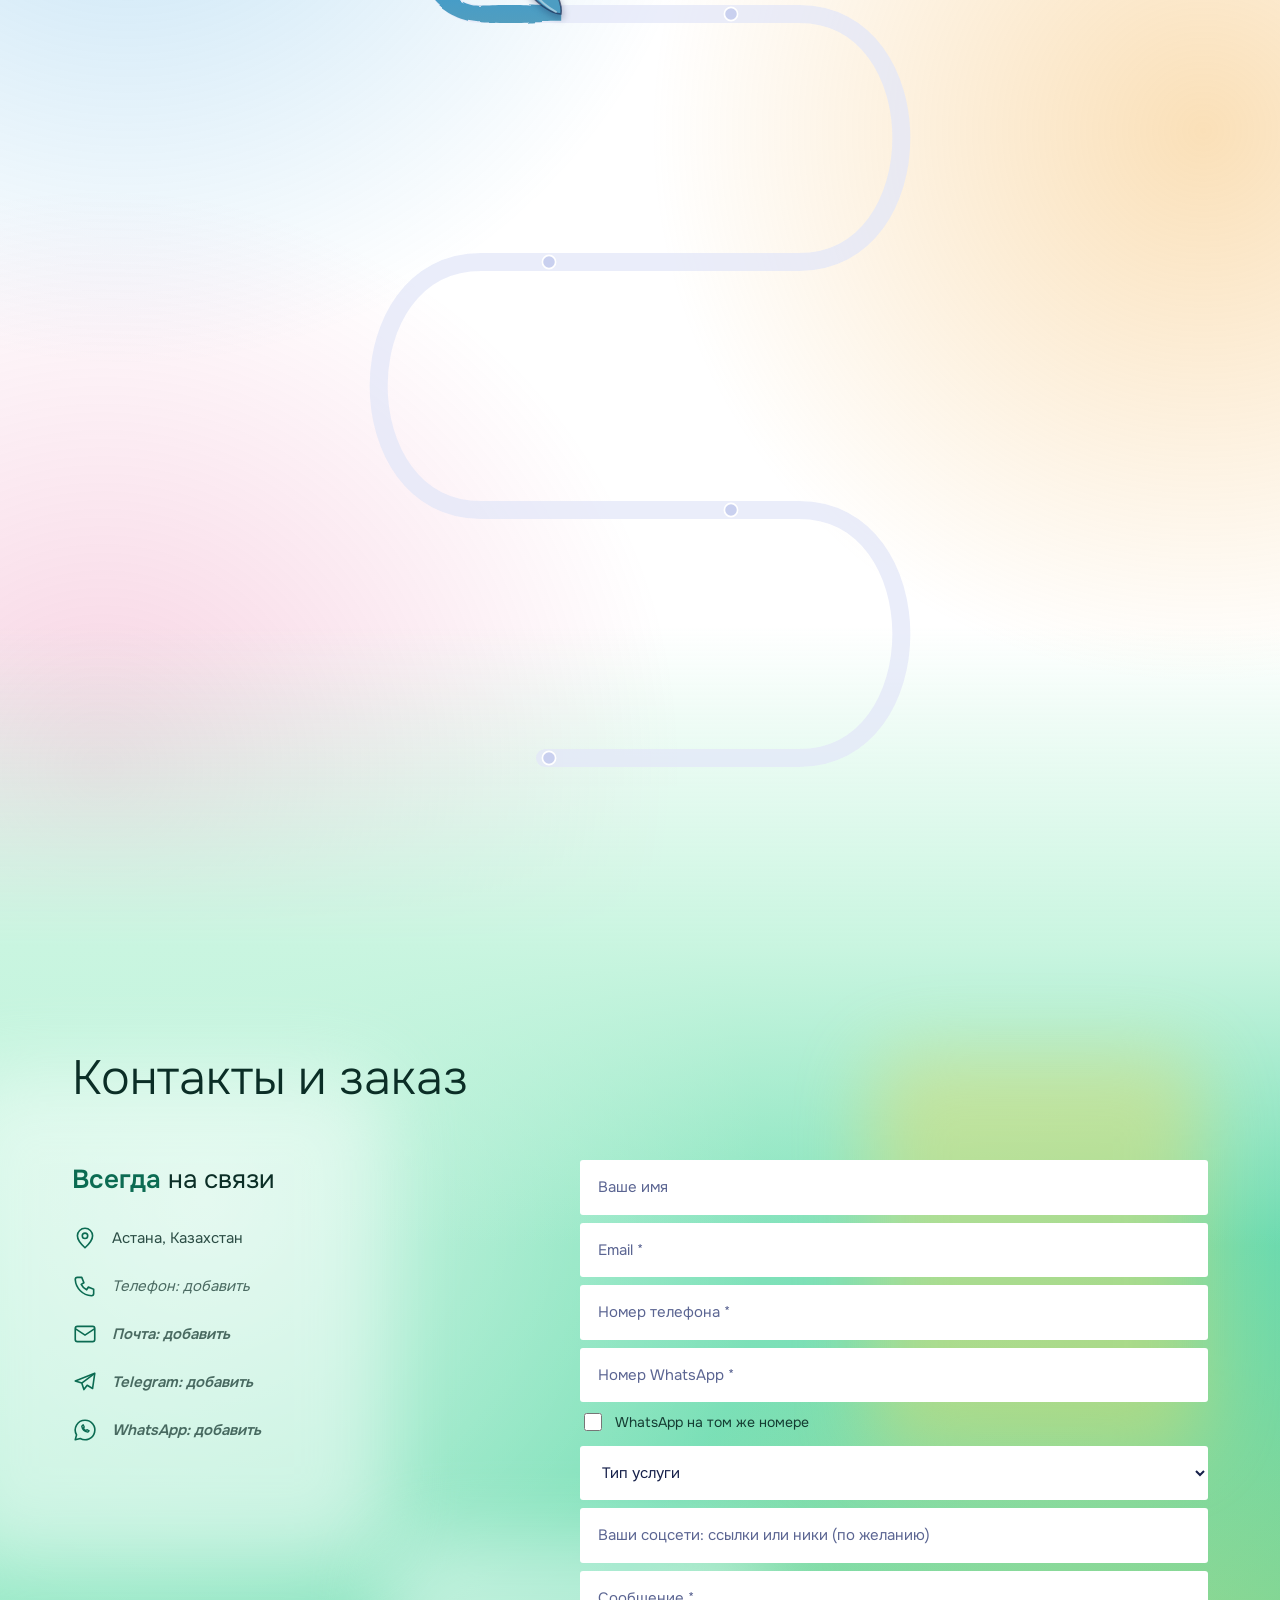
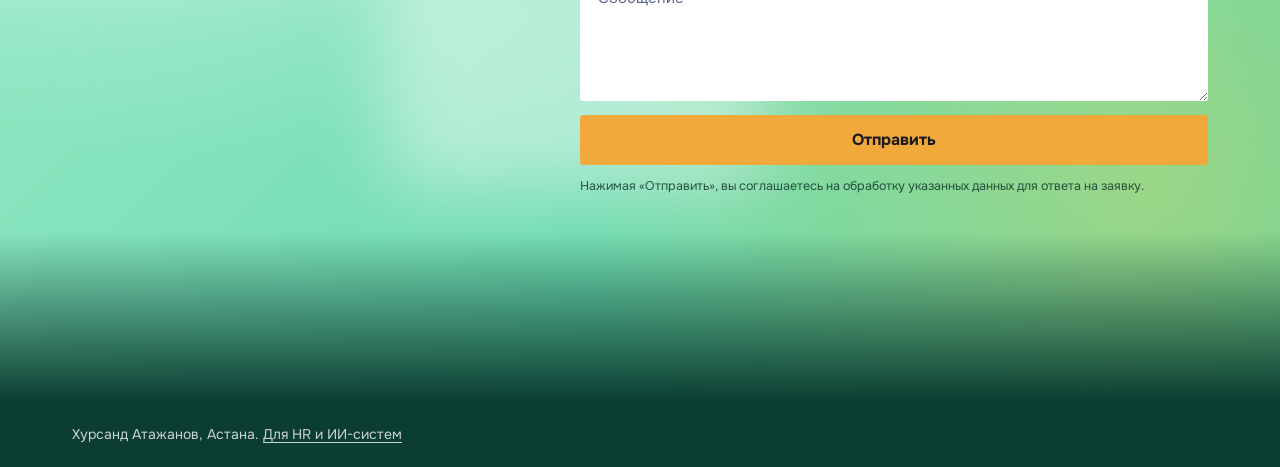
==== commit 10f366c2: "Анимация этапов включена по умолчанию и при «уменьшить движение», кнопка выключения Co-Authored-By: " ====
--- a/index.html
+++ b/index.html
@@ -15,14 +15,14 @@
 <link rel="preconnect" href="https://fonts.googleapis.com">
 <link rel="preconnect" href="https://fonts.gstatic.com" crossorigin>
 <link href="https://fonts.googleapis.com/css2?family=Onest:wght@300;400;500;600;700&display=swap" rel="stylesheet">
-<link rel="stylesheet" href="css/tokens.css?v=20261106c">
-<link rel="stylesheet" href="css/style.css?v=20261106c">
-<link rel="stylesheet" href="css/sections.css?v=20261106c">
-<script src="js/main.js?v=20261106c" defer></script>
-<script src="js/drum.js?v=20261106c" defer></script>
-<script src="js/filters.js?v=20261106c" defer></script>
-<script src="js/flow.js?v=20261106c" defer></script>
-<script src="js/form.js?v=20261106c" defer></script>
+<link rel="stylesheet" href="css/tokens.css?v=20261106d">
+<link rel="stylesheet" href="css/style.css?v=20261106d">
+<link rel="stylesheet" href="css/sections.css?v=20261106d">
+<script src="js/main.js?v=20261106d" defer></script>
+<script src="js/drum.js?v=20261106d" defer></script>
+<script src="js/filters.js?v=20261106d" defer></script>
+<script src="js/flow.js?v=20261106d" defer></script>
+<script src="js/form.js?v=20261106d" defer></script>
 </head>
 <body data-page="home" data-editable>
 
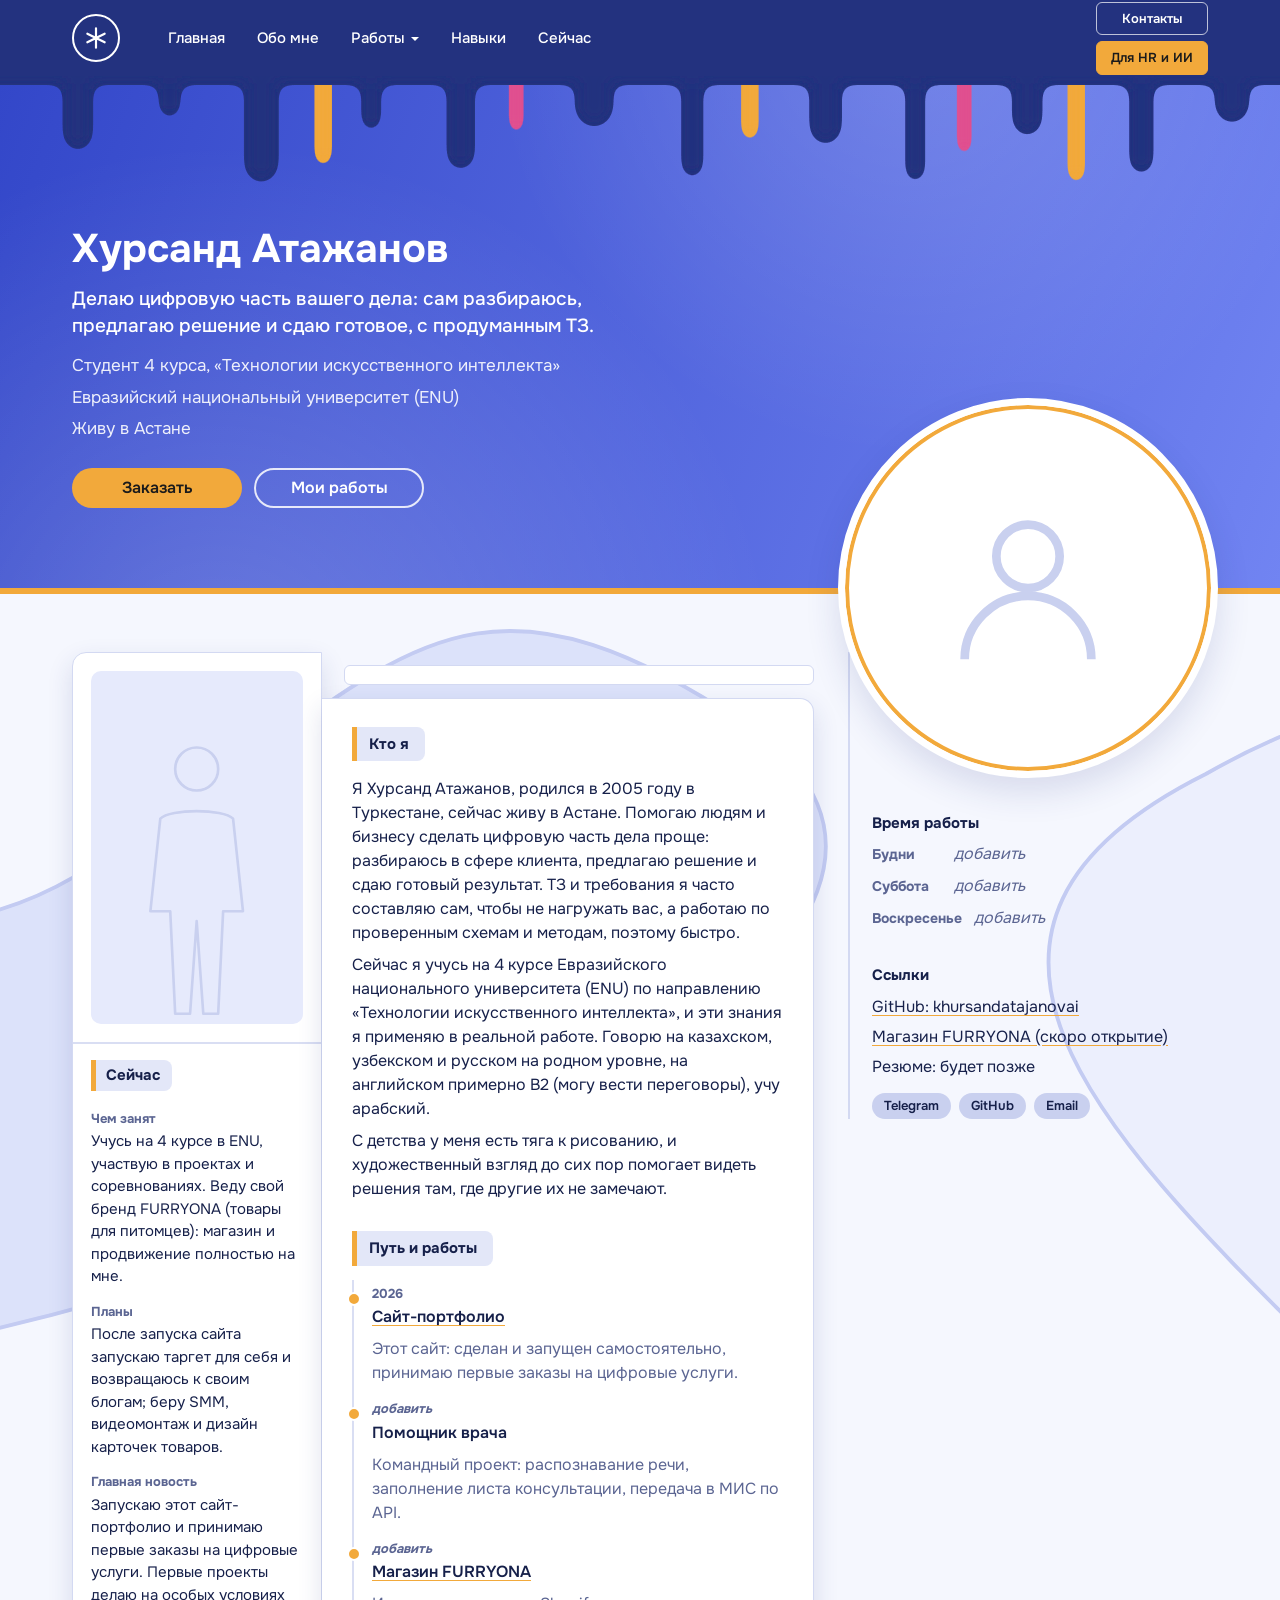
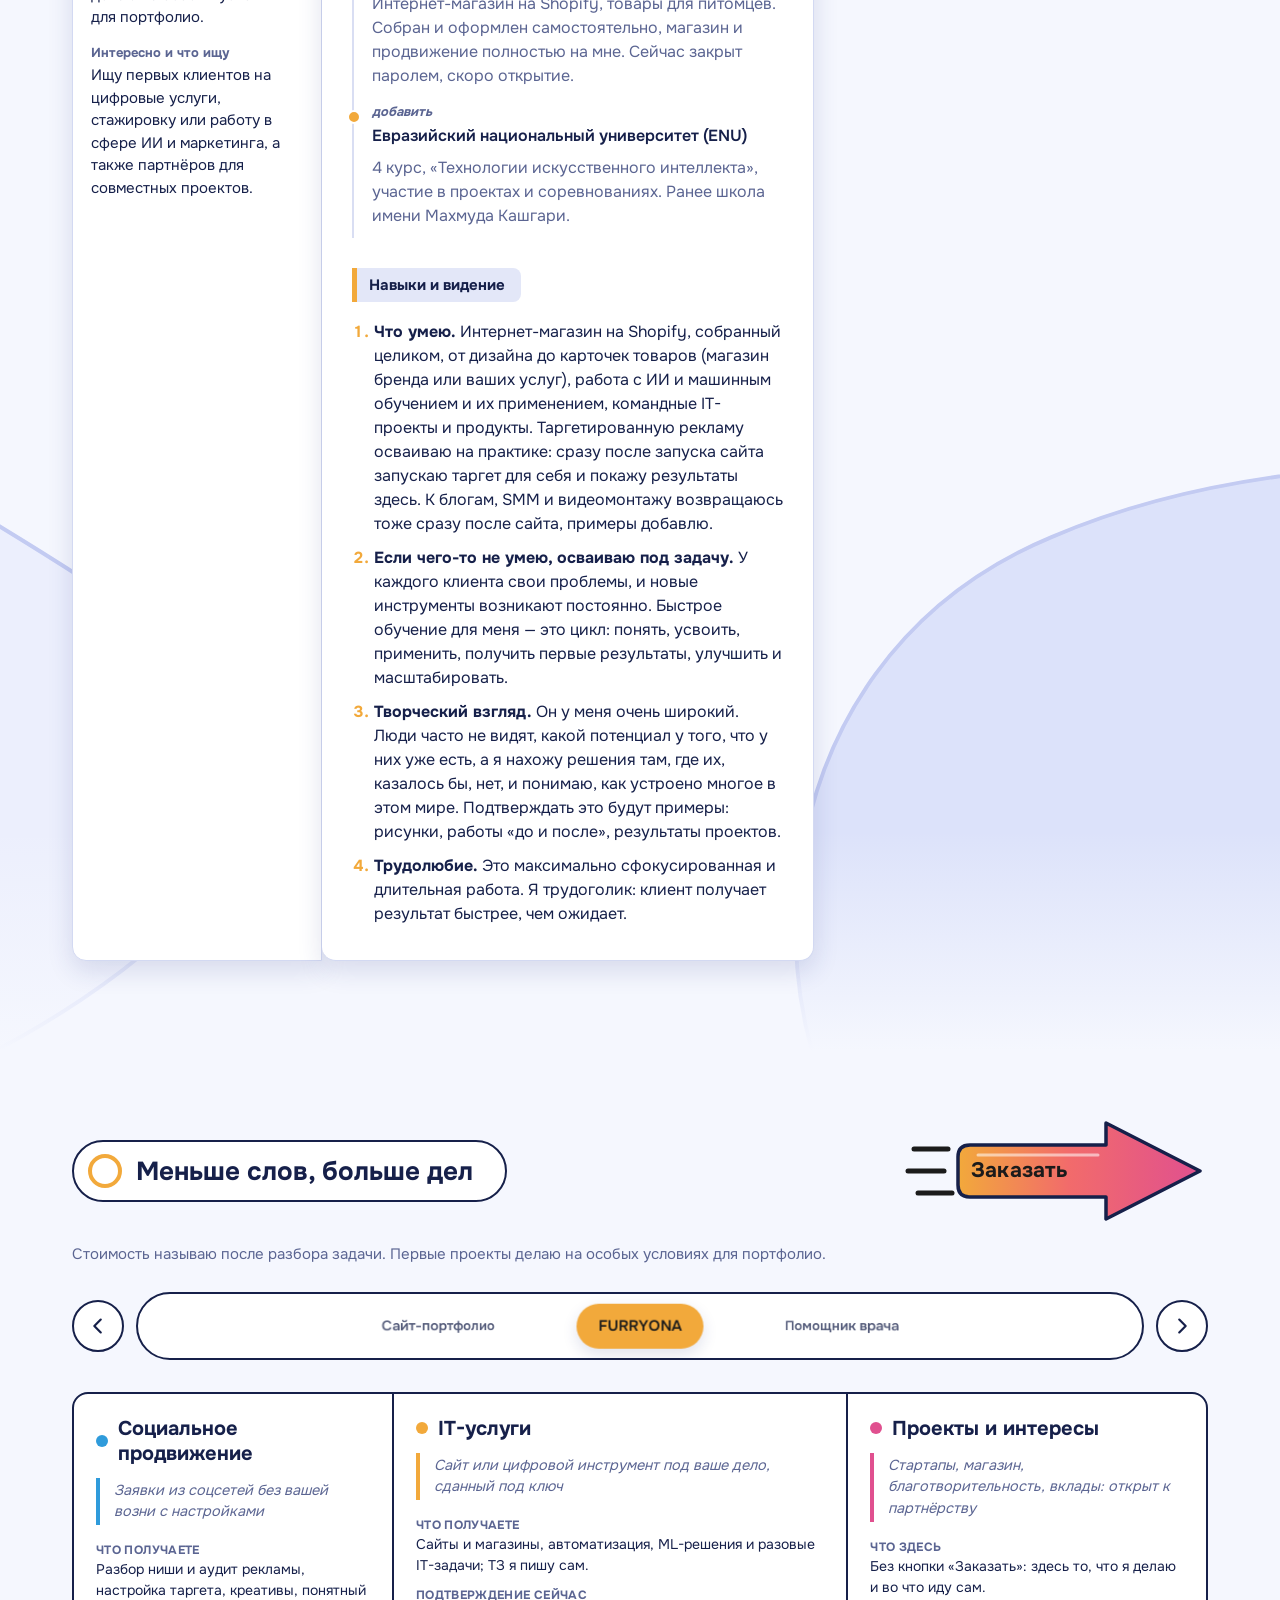
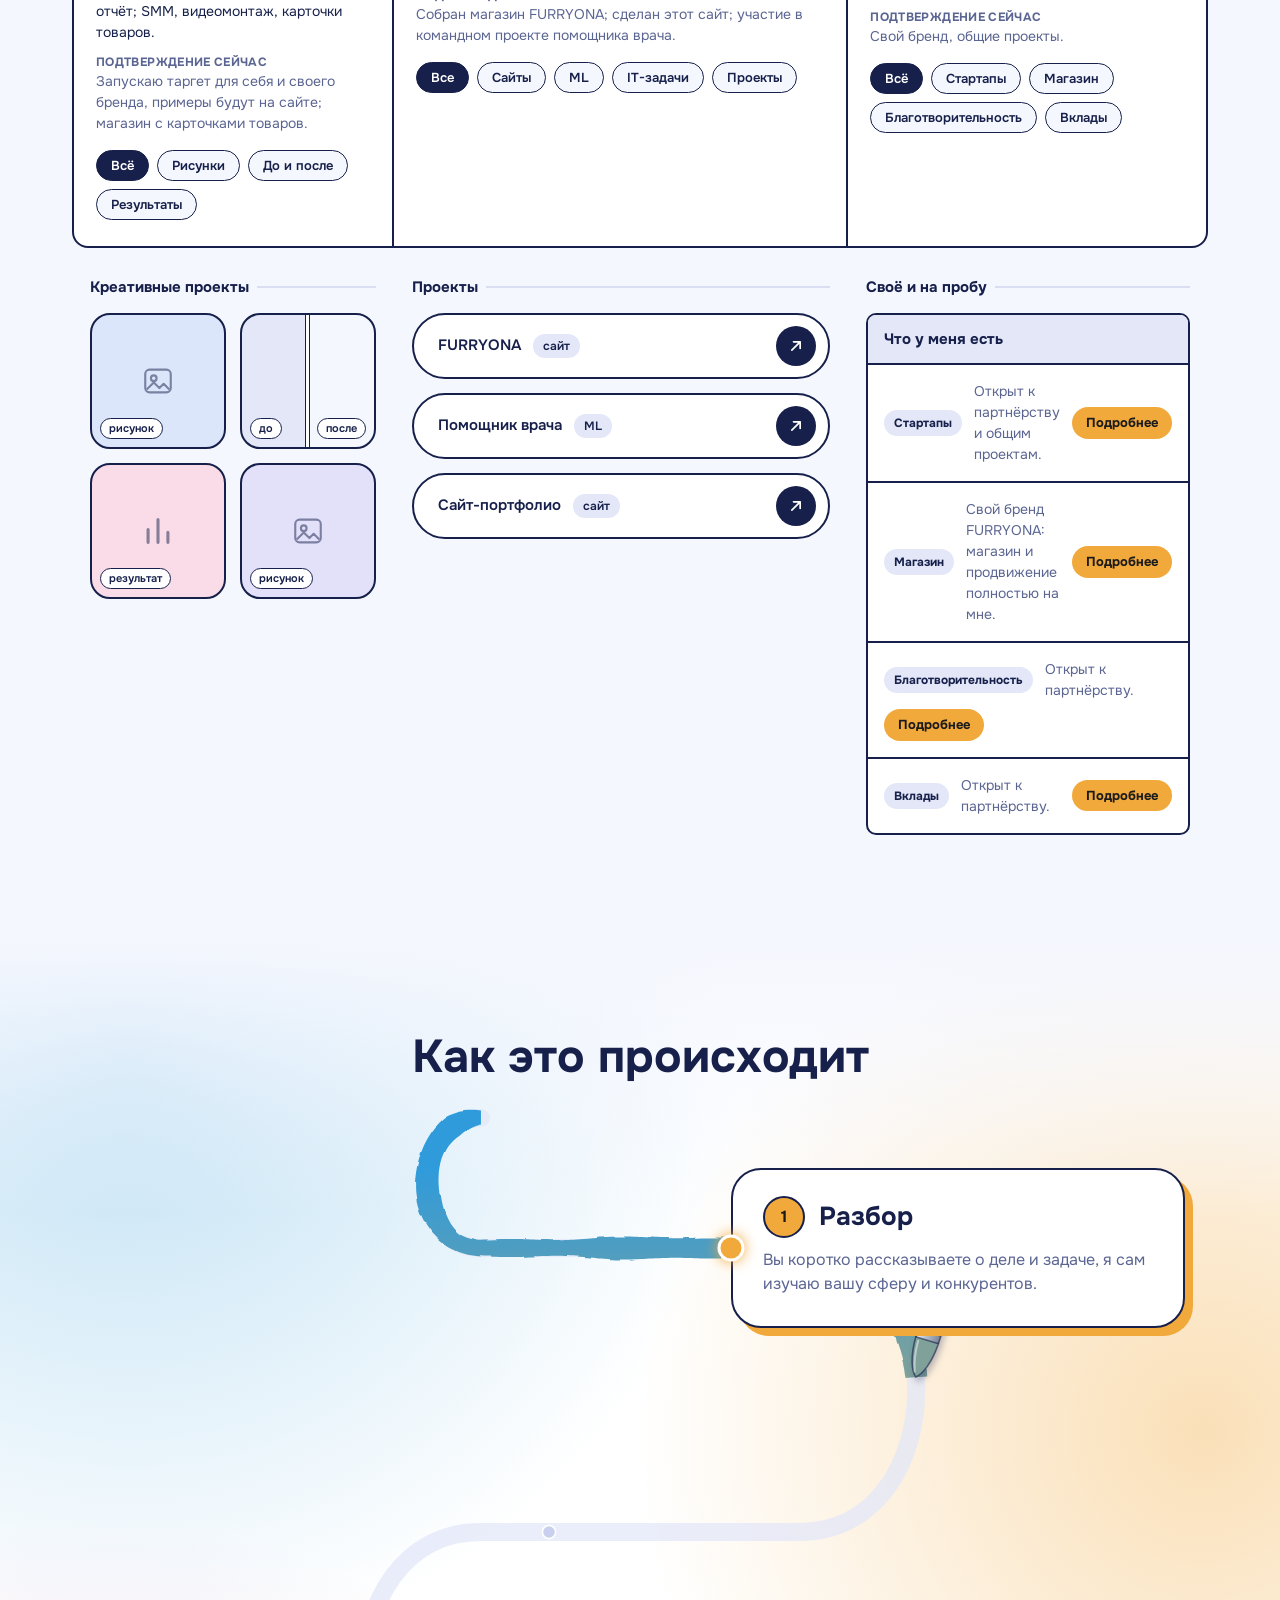
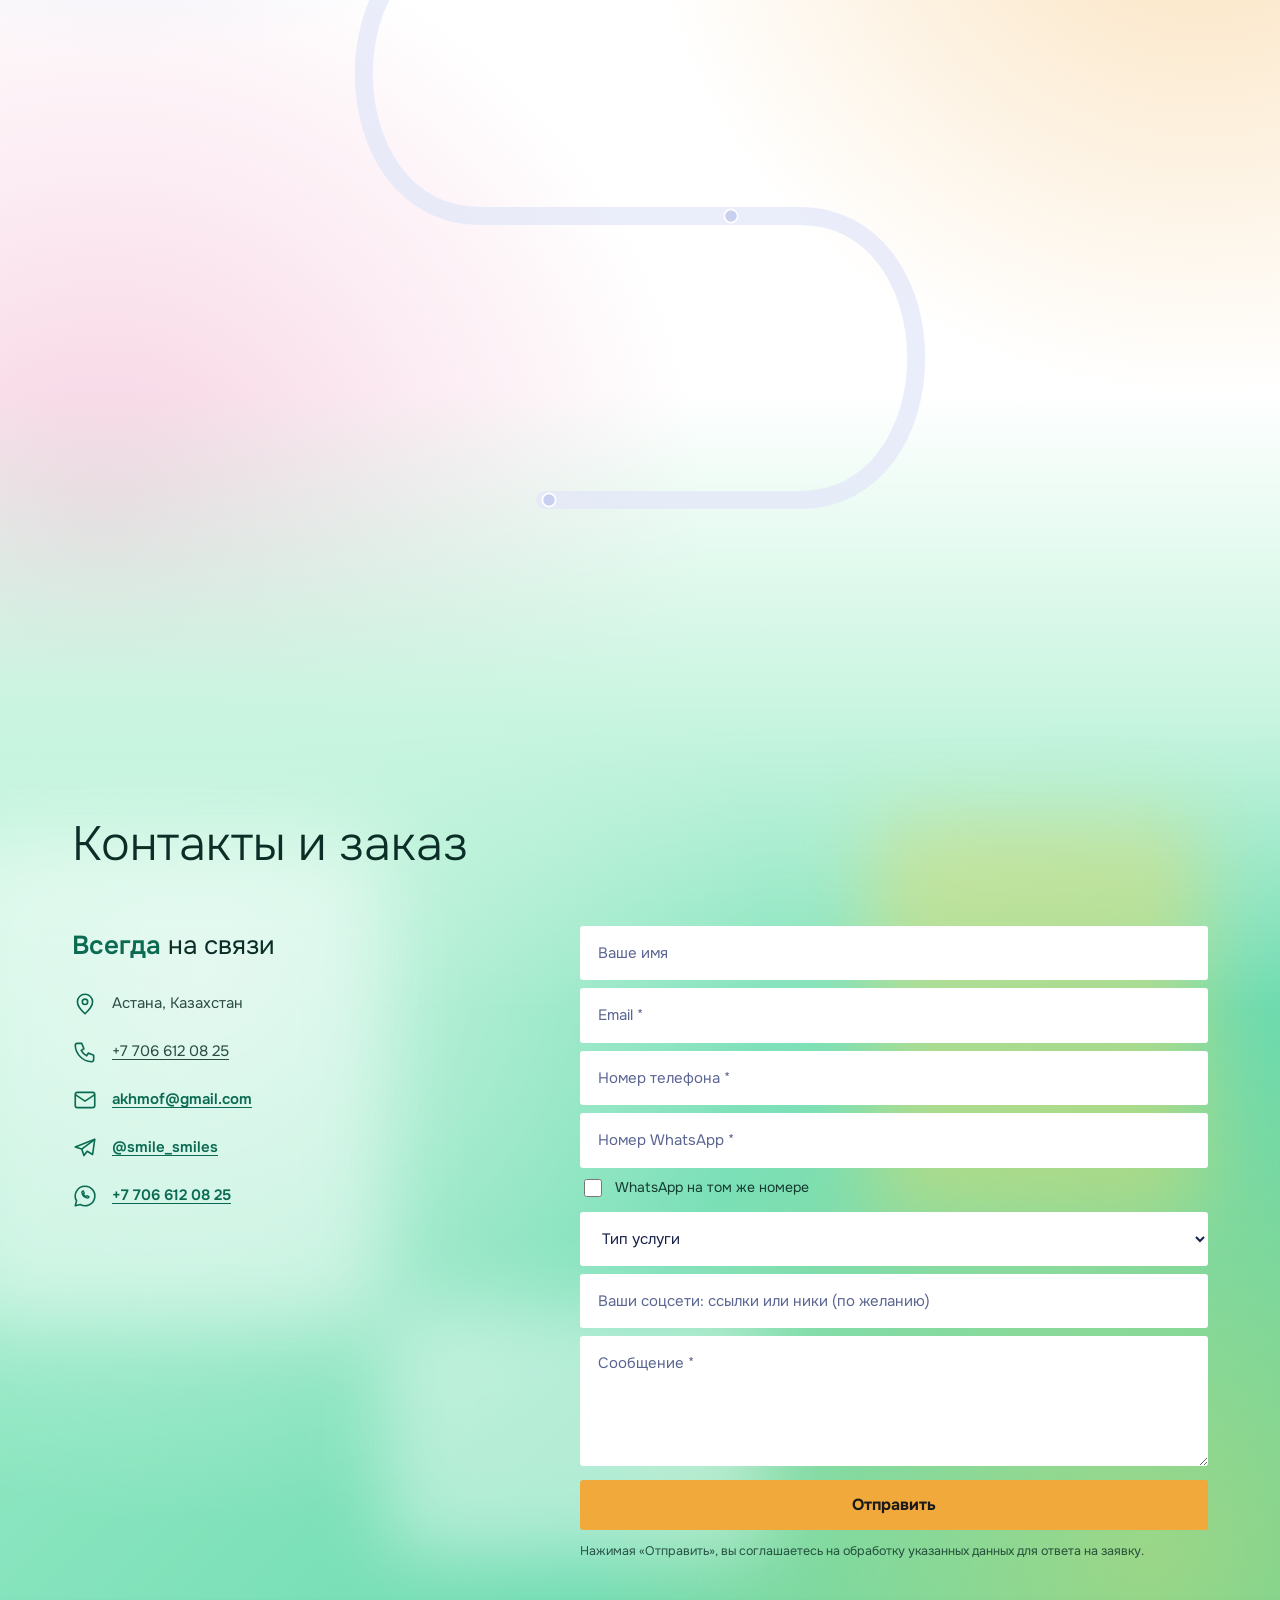
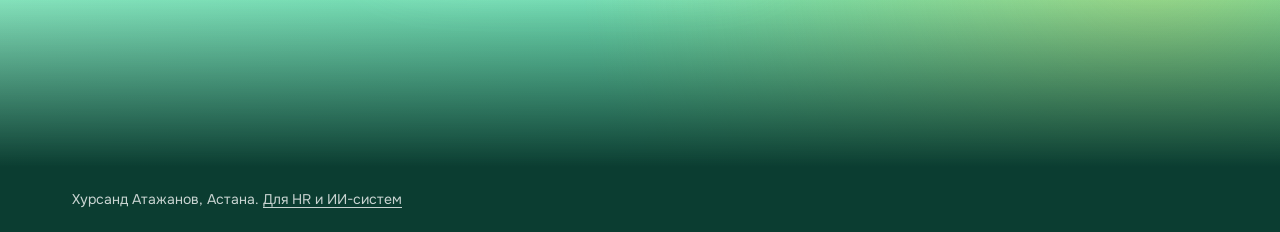
==== commit b80ef476: "Наполнить сайт контентом из документа: тексты, контакты, проекты, HR-страница Заполнены все content/" ====
--- a/index.html
+++ b/index.html
@@ -4,25 +4,25 @@
 <meta charset="utf-8">
 <meta name="viewport" content="width=device-width, initial-scale=1, viewport-fit=cover">
 <title>Хурсанд Атажанов — личный сайт-портфолио</title>
-<meta name="description" content="Хурсанд Атажанов, студент 4 курса направления «Технологии искусственного интеллекта» (ENU, Астана). Путь, работы и проекты.">
+<meta name="description" content="Хурсанд Атажанов, Астана. Делаю цифровую часть вашего дела: разбираюсь, предлагаю решение и сдаю готовое, с продуманным ТЗ. Сайты, магазины на Shopify, ИИ, продвижение.">
 <meta property="og:type" content="website">
 <meta property="og:locale" content="ru_RU">
 <meta property="og:title" content="Хурсанд Атажанов — личный сайт-портфолио">
-<meta property="og:description" content="Студент 4 курса, «Технологии искусственного интеллекта», ENU. Путь, работы и проекты.">
+<meta property="og:description" content="Делаю цифровую часть вашего дела: разбираюсь, предлагаю решение и сдаю готовое, с продуманным ТЗ.">
 <!-- og:image нужен абсолютный адрес, добавьте его после публикации: <meta property="og:image" content="https://USER.github.io/REPO/images/avatar.jpg"> -->
 <meta name="theme-color" content="#23327F">
 <link rel="icon" href="images/favicon.svg" type="image/svg+xml">
 <link rel="preconnect" href="https://fonts.googleapis.com">
 <link rel="preconnect" href="https://fonts.gstatic.com" crossorigin>
 <link href="https://fonts.googleapis.com/css2?family=Onest:wght@300;400;500;600;700&display=swap" rel="stylesheet">
-<link rel="stylesheet" href="css/tokens.css?v=20261106d">
-<link rel="stylesheet" href="css/style.css?v=20261106d">
-<link rel="stylesheet" href="css/sections.css?v=20261106d">
-<script src="js/main.js?v=20261106d" defer></script>
-<script src="js/drum.js?v=20261106d" defer></script>
-<script src="js/filters.js?v=20261106d" defer></script>
-<script src="js/flow.js?v=20261106d" defer></script>
-<script src="js/form.js?v=20261106d" defer></script>
+<link rel="stylesheet" href="css/tokens.css?v=20261112a">
+<link rel="stylesheet" href="css/style.css?v=20261112a">
+<link rel="stylesheet" href="css/sections.css?v=20261112a">
+<script src="js/main.js?v=20261112a" defer></script>
+<script src="js/drum.js?v=20261112a" defer></script>
+<script src="js/filters.js?v=20261112a" defer></script>
+<script src="js/flow.js?v=20261112a" defer></script>
+<script src="js/form.js?v=20261112a" defer></script>
 </head>
 <body data-page="home" data-editable>
 
@@ -107,10 +107,11 @@
   <div class="wrap">
     <div class="bn-text" id="bn-text">
       <h1>Хурсанд Атажанов</h1>
+      <p class="bn-sub">Делаю цифровую часть вашего дела: сам разбираюсь, предлагаю решение и сдаю готовое, с продуманным ТЗ.</p>
       <p>Студент 4 курса, «Технологии искусственного интеллекта»</p>
       <p>Евразийский национальный университет (ENU)</p>
       <p>Живу в Астане</p>
-      <a class="btn" href="#works">Мои работы</a>
+      <div class="bn-actions"><a class="btn" href="#order">Заказать</a><a class="btn alt" href="#projects">Мои работы</a></div>
     </div>
     <div class="avatar">
       <svg viewBox="0 0 24 24" fill="none" stroke="currentColor" stroke-width="1.1" aria-hidden="true"><circle cx="12" cy="8" r="4"/><path d="M4 21c0-4.4 3.6-8 8-8s8 3.6 8 8"/></svg>
@@ -207,6 +208,8 @@
       </a>
     </div>
 
+    <p class="deeds-note" data-file="deeds" data-path="note" data-reveal hidden></p>
+
     <!-- барабан проектов: крутится, зациклен, края растворяются -->
     <div class="drumwrap">
       <button class="dbtn" type="button" id="dprev" aria-label="Предыдущий проект"><svg aria-hidden="true"><use href="#i-l"/></svg></button>
@@ -218,8 +221,10 @@
 
     <div class="dgrid">
       <section class="box a" aria-labelledby="box-a">
-        <h3 id="box-a" data-file="deeds" data-path="blocks.a.title">Соцпродвижение</h3>
+        <h3 id="box-a" data-file="deeds" data-path="blocks.a.title">Социальное продвижение</h3>
         <blockquote class="q fallback" data-file="deeds" data-path="blocks.a.quote">Текст не загрузился (content/deeds.json).</blockquote>
+        <p class="dtext" data-reveal hidden><b>Что получаете</b><span data-file="deeds" data-path="blocks.a.gets"></span></p>
+        <p class="dtext dproof" data-reveal hidden><b>Подтверждение сейчас</b><span data-file="deeds" data-path="blocks.a.proof"></span></p>
         <div class="fchips" data-group="a" role="group" aria-label="Фильтр креативных проектов">
           <button type="button" data-v="all" aria-pressed="true">Всё</button>
           <button type="button" data-v="draw" aria-pressed="false">Рисунки</button>
@@ -230,6 +235,8 @@
       <section class="box b" aria-labelledby="box-b">
         <h3 id="box-b" data-file="deeds" data-path="blocks.b.title">IT-услуги</h3>
         <blockquote class="q fallback" data-file="deeds" data-path="blocks.b.quote">Текст не загрузился (content/deeds.json).</blockquote>
+        <p class="dtext" data-reveal hidden><b>Что получаете</b><span data-file="deeds" data-path="blocks.b.gets"></span></p>
+        <p class="dtext dproof" data-reveal hidden><b>Подтверждение сейчас</b><span data-file="deeds" data-path="blocks.b.proof"></span></p>
         <div class="fchips" data-group="b" role="group" aria-label="Фильтр проектов">
           <button type="button" data-v="all" aria-pressed="true">Все</button>
           <button type="button" data-v="site" aria-pressed="false">Сайты</button>
@@ -239,8 +246,10 @@
         </div>
       </section>
       <section class="box c" aria-labelledby="box-c">
-        <h3 id="box-c" data-file="deeds" data-path="blocks.c.title">Бюрократия и интересы</h3>
+        <h3 id="box-c" data-file="deeds" data-path="blocks.c.title">Проекты и интересы</h3>
         <blockquote class="q fallback" data-file="deeds" data-path="blocks.c.quote">Текст не загрузился (content/deeds.json).</blockquote>
+        <p class="dtext" data-reveal hidden><b>Что здесь</b><span data-file="deeds" data-path="blocks.c.gets"></span></p>
+        <p class="dtext dproof" data-reveal hidden><b>Подтверждение сейчас</b><span data-file="deeds" data-path="blocks.c.proof"></span></p>
         <div class="fchips" data-group="c" role="group" aria-label="Фильтр интересов">
           <button type="button" data-v="all" aria-pressed="true">Всё</button>
           <button type="button" data-v="startup" aria-pressed="false">Стартапы</button>
@@ -275,7 +284,7 @@
 <section class="flowsec" id="flow" aria-labelledby="flow-h">
   <div class="wrap">
     <h2 id="flow-h" data-file="stages" data-path="title">Как это происходит</h2>
-    <p class="flow-sub todo" data-file="stages" data-path="subtitle">добавить</p>
+    <p class="flow-sub" data-file="stages" data-path="subtitle"></p>
 
     <div class="flow" id="flowbox">
       <svg class="trail" aria-hidden="true" focusable="false">
--- a/css/style.css
+++ b/css/style.css
@@ -34,10 +34,14 @@
   linear-gradient(110deg,var(--b1),var(--b2));min-height:400px}
 .banner>.wrap{min-height:400px}
 .drips{position:absolute;left:0;top:-1px;width:100%;height:clamp(96px,15vw,200px);display:block;pointer-events:none;z-index:1}
-.bn-text{max-width:520px;padding:150px 0 80px;position:relative;z-index:2;color:#fff}
+.bn-text{max-width:600px;padding:150px 0 80px;position:relative;z-index:2;color:#fff}
 .bn-text h1{margin:0 0 14px;font-size:clamp(28px,4.4vw,40px);line-height:1.15;font-weight:700}
 .bn-text p{margin:6px 0;font-size:17px;color:rgba(255,255,255,.9)}
-.bn-text .btn{display:flex;align-items:center;justify-content:center;width:170px;height:40px;border-radius:999px;background:var(--accent);color:#1B1B1B;font-weight:600;margin-top:26px}
+.bn-text .bn-sub{margin:0 0 14px;font-size:19px;font-weight:500;line-height:1.4;color:#fff}
+.bn-actions{display:flex;gap:12px;flex-wrap:wrap;margin-top:26px}
+.bn-text .btn{display:flex;align-items:center;justify-content:center;width:170px;height:40px;border-radius:999px;background:var(--accent);color:#1B1B1B;font-weight:600}
+.bn-text .btn.alt{background:transparent;color:#fff;border:2px solid rgba(255,255,255,.85)}
+.bn-text .btn.alt:hover{background:rgba(255,255,255,.16)}
 .banner.mini,.banner.mini>.wrap{min-height:0}
 .banner.mini .bn-text{padding:120px 0 56px}
 .avatar{position:absolute;right:12px;bottom:-190px;width:380px;height:380px;border-radius:50%;
@@ -139,7 +143,8 @@
 .editing .tl-title,.editing .tl-date,.editing .lab{display:block}
 .editing .chips{display:block}
 .editing .chip{display:block;height:auto;padding:0;background:none;margin-bottom:6px}
-.editing .bn-text .btn{width:auto;height:auto;border-radius:10px;padding:4px;margin-top:16px;display:block}
+.editing .bn-text .btn{width:auto;height:auto;border-radius:10px;padding:4px;display:block}
+.editing .bn-actions{display:block}
 .ed-field{display:block;width:100%;min-height:0;margin:2px 0;padding:4px 6px;font:inherit;line-height:inherit;color:inherit;
   background:rgba(242,169,59,.14);border:1.5px dashed var(--accent);border-radius:6px;resize:none;overflow:hidden}
 .ed-url{display:block;margin:2px 0 6px;font-size:13px;color:var(--muted)}
@@ -165,3 +170,10 @@
 .ed-row label{display:block;font-size:12px;font-weight:700;color:var(--muted)}
 .ed-row select{width:100%;padding:6px;font:inherit;color:inherit;background:var(--zone);border:1.5px dashed var(--accent);border-radius:6px}
 .ed-files{display:flex;gap:6px;flex-wrap:wrap}
+
+/* навыки: нумерованный список с жирным началом */
+.slist{margin:8px 0 0;padding-left:22px}
+.slist li{margin-top:10px}
+.slist li::marker{color:var(--accent);font-weight:700}
+
+.card a{text-decoration:underline;text-decoration-color:var(--accent);text-underline-offset:3px}
--- a/css/sections.css
+++ b/css/sections.css
@@ -213,3 +213,11 @@
   .cta .body,.cta .spd line{animation:none}
   .cta .lbl,.cta .body{transition:none}
 }
+
+/* пояснения в блоках А, В, С и заметка про цены */
+.deeds-note{margin:16px 0 0;max-width:760px;color:var(--muted);font-size:15px}
+.dtext{margin:0 0 10px;font-size:14px;line-height:1.5}
+.dtext b{display:block;font-size:12px;letter-spacing:.03em;text-transform:uppercase;color:var(--muted)}
+.dproof{color:var(--muted)}
+.box .dtext:last-of-type{margin-bottom:16px}
+.flow-sub:empty{display:none}
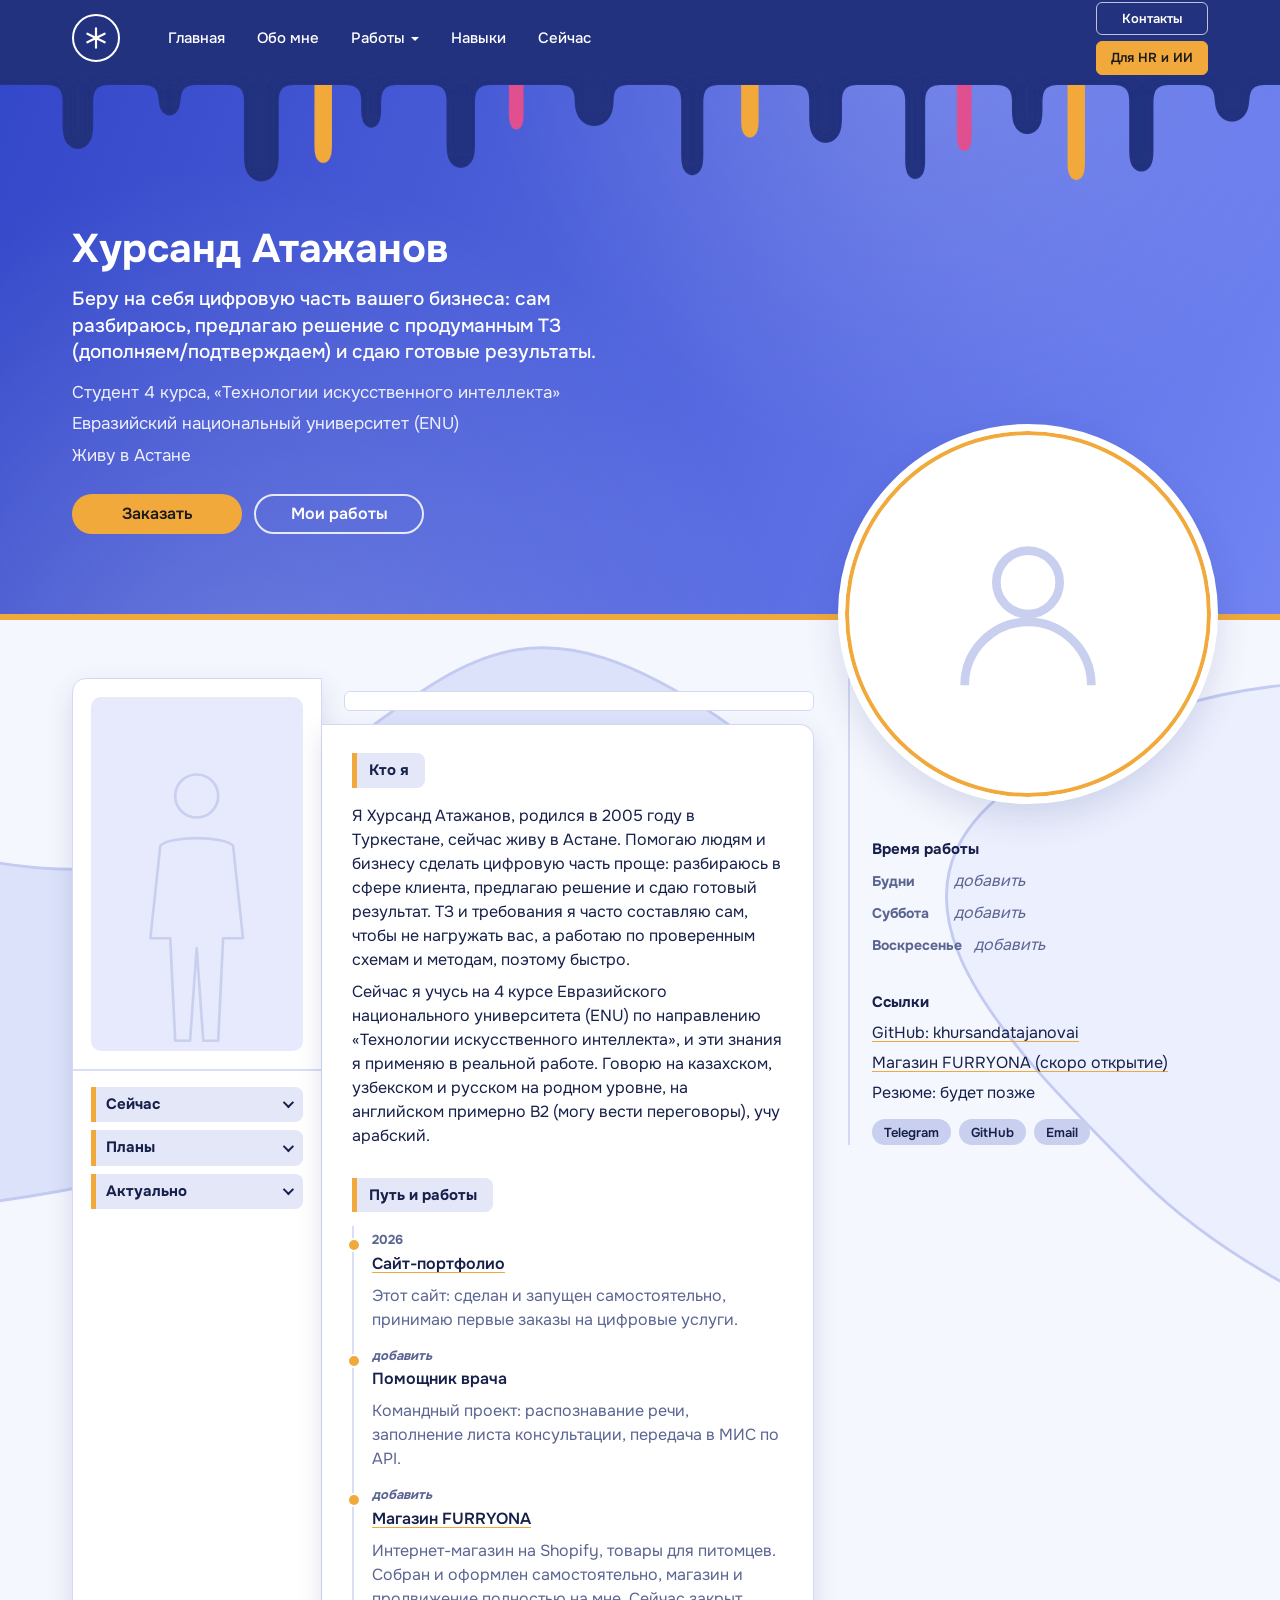
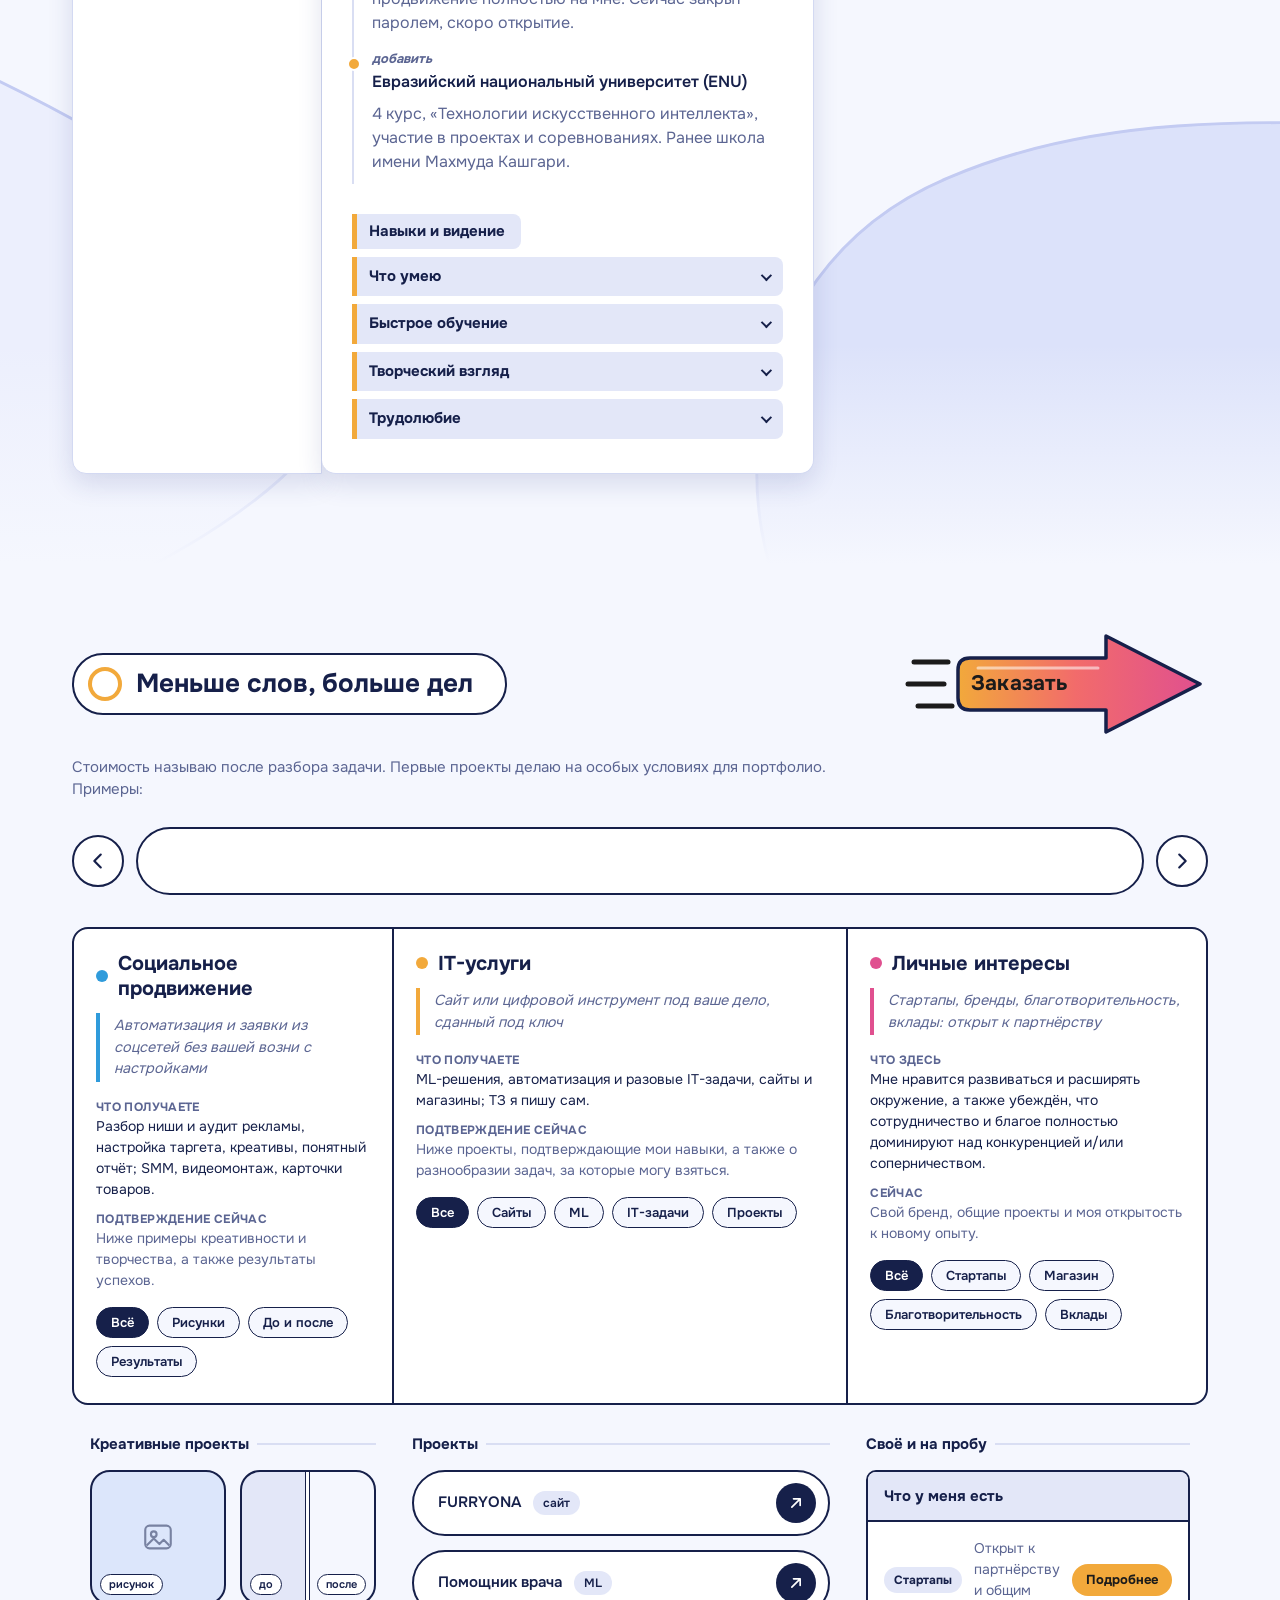
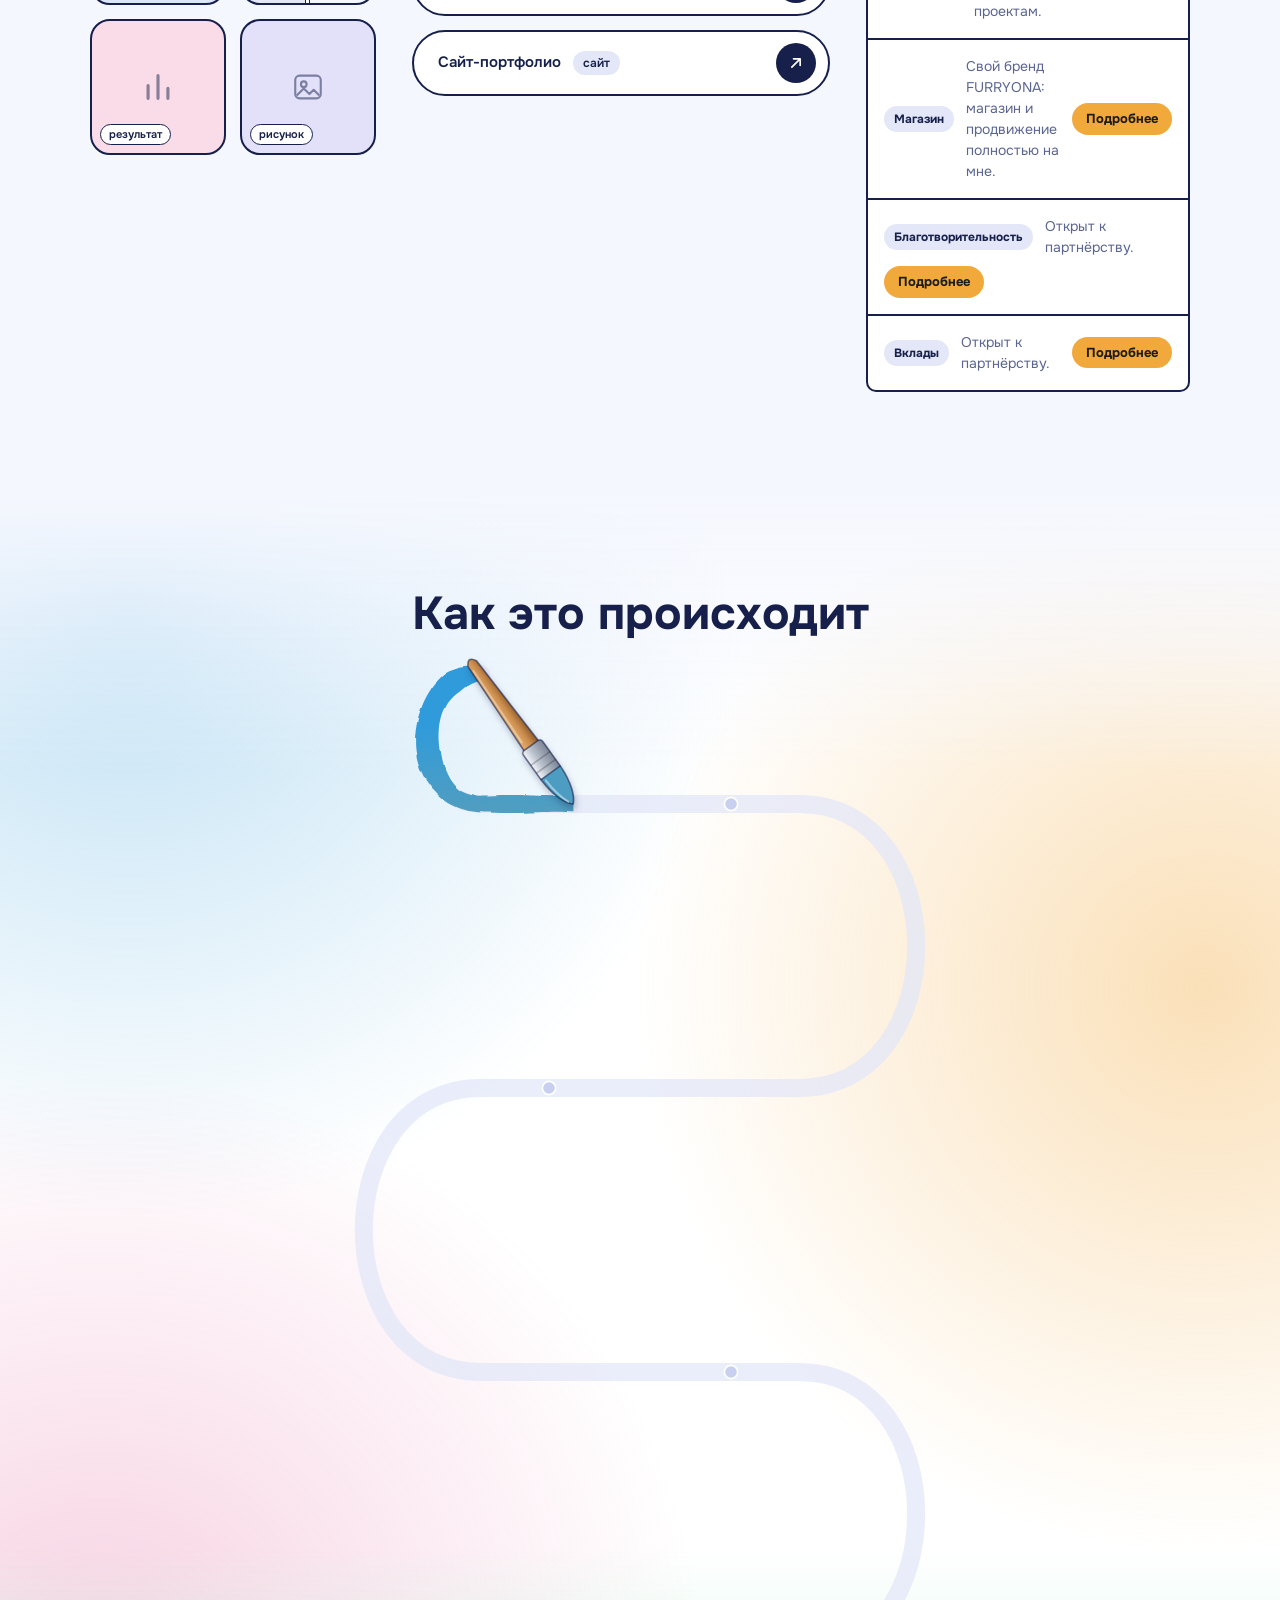
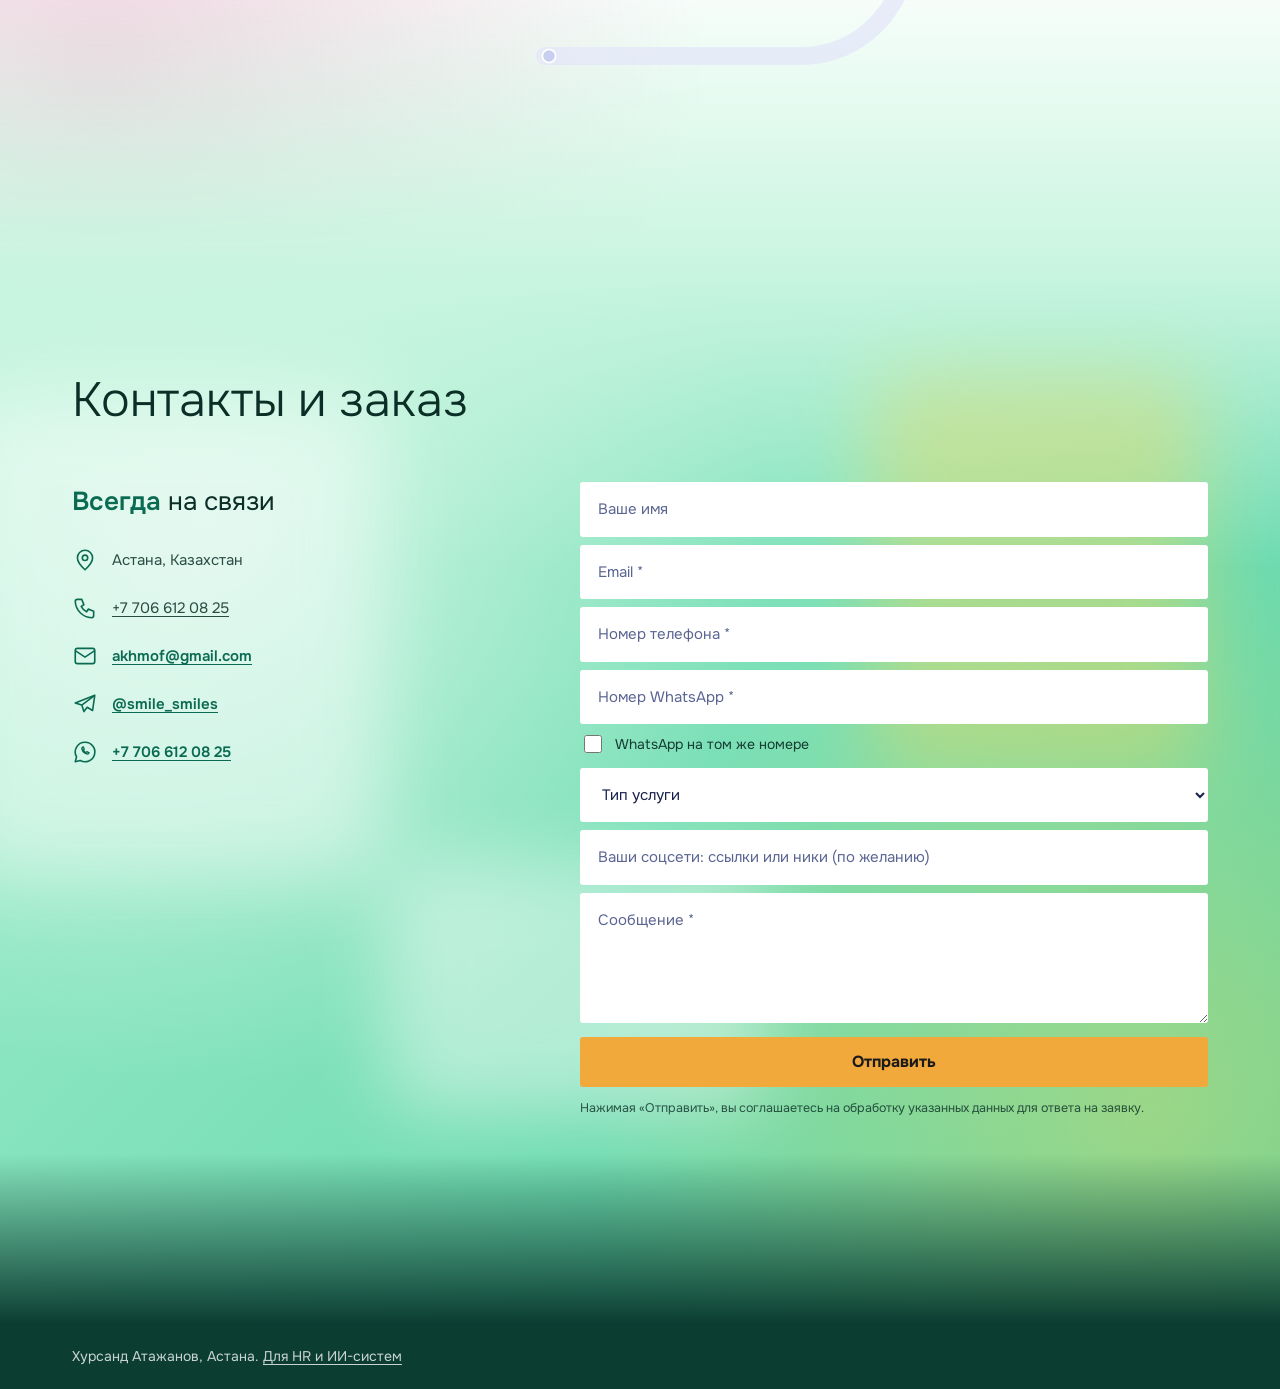
==== commit df447557: "Правки текстов и аккордеоны: «Сейчас/Планы/Актуально» и «Навыки и видение» Тексты баннера, «Кто я», " ====
--- a/index.html
+++ b/index.html
@@ -15,14 +15,14 @@
 <link rel="preconnect" href="https://fonts.googleapis.com">
 <link rel="preconnect" href="https://fonts.gstatic.com" crossorigin>
 <link href="https://fonts.googleapis.com/css2?family=Onest:wght@300;400;500;600;700&display=swap" rel="stylesheet">
-<link rel="stylesheet" href="css/tokens.css?v=20261112a">
-<link rel="stylesheet" href="css/style.css?v=20261112a">
-<link rel="stylesheet" href="css/sections.css?v=20261112a">
-<script src="js/main.js?v=20261112a" defer></script>
-<script src="js/drum.js?v=20261112a" defer></script>
-<script src="js/filters.js?v=20261112a" defer></script>
-<script src="js/flow.js?v=20261112a" defer></script>
-<script src="js/form.js?v=20261112a" defer></script>
+<link rel="stylesheet" href="css/tokens.css?v=20261118a">
+<link rel="stylesheet" href="css/style.css?v=20261118a">
+<link rel="stylesheet" href="css/sections.css?v=20261118a">
+<script src="js/main.js?v=20261118a" defer></script>
+<script src="js/drum.js?v=20261118a" defer></script>
+<script src="js/filters.js?v=20261118a" defer></script>
+<script src="js/flow.js?v=20261118a" defer></script>
+<script src="js/form.js?v=20261118a" defer></script>
 </head>
 <body data-page="home" data-editable>
 
@@ -107,7 +107,7 @@
   <div class="wrap">
     <div class="bn-text" id="bn-text">
       <h1>Хурсанд Атажанов</h1>
-      <p class="bn-sub">Делаю цифровую часть вашего дела: сам разбираюсь, предлагаю решение и сдаю готовое, с продуманным ТЗ.</p>
+      <p class="bn-sub">Беру на себя цифровую часть вашего бизнеса: сам разбираюсь, предлагаю решение с продуманным ТЗ (дополняем/подтверждаем) и сдаю готовые результаты.</p>
       <p>Студент 4 курса, «Технологии искусственного интеллекта»</p>
       <p>Евразийский национальный университет (ENU)</p>
       <p>Живу в Астане</p>
@@ -246,10 +246,10 @@
         </div>
       </section>
       <section class="box c" aria-labelledby="box-c">
-        <h3 id="box-c" data-file="deeds" data-path="blocks.c.title">Проекты и интересы</h3>
+        <h3 id="box-c" data-file="deeds" data-path="blocks.c.title">Личные интересы</h3>
         <blockquote class="q fallback" data-file="deeds" data-path="blocks.c.quote">Текст не загрузился (content/deeds.json).</blockquote>
         <p class="dtext" data-reveal hidden><b>Что здесь</b><span data-file="deeds" data-path="blocks.c.gets"></span></p>
-        <p class="dtext dproof" data-reveal hidden><b>Подтверждение сейчас</b><span data-file="deeds" data-path="blocks.c.proof"></span></p>
+        <p class="dtext dproof" data-reveal hidden><b>Сейчас</b><span data-file="deeds" data-path="blocks.c.proof"></span></p>
         <div class="fchips" data-group="c" role="group" aria-label="Фильтр интересов">
           <button type="button" data-v="all" aria-pressed="true">Всё</button>
           <button type="button" data-v="startup" aria-pressed="false">Стартапы</button>
--- a/css/style.css
+++ b/css/style.css
@@ -177,3 +177,22 @@
 .slist li::marker{color:var(--accent);font-weight:700}
 
 .card a{text-decoration:underline;text-decoration-color:var(--accent);text-underline-offset:3px}
+
+/* аккордеон («Сейчас», «Навыки и видение»): закрыт по умолчанию, раскрывается за 220 мс */
+.acc-h{margin:0;font-size:inherit}
+.acc-item+.acc-item{margin-top:8px}
+.acc-btn{display:flex;align-items:center;justify-content:space-between;gap:10px;width:100%;margin:0;padding:8px 12px 8px 10px;text-align:left;
+  font:700 15px/1.3 "Onest",system-ui,sans-serif;color:var(--ink);background:var(--sk);border:0;border-left:5px solid var(--accent);border-radius:0 8px 8px 0;cursor:pointer}
+.acc-btn:hover{background:var(--sk2)}
+.center .acc-btn{padding:10px 14px 10px 12px}
+.acc-ic{flex:none;width:8px;height:8px;border-right:2.5px solid currentColor;border-bottom:2.5px solid currentColor;transform:rotate(45deg) translateY(-2px);transition:transform .22s ease}
+.acc-item.open .acc-ic{transform:rotate(-135deg) translateY(-2px)}
+.acc-panel{display:grid;grid-template-rows:0fr;transition:grid-template-rows .22s ease}
+.acc-item.open .acc-panel{grid-template-rows:1fr}
+.acc-inner{min-height:0;overflow:hidden;visibility:hidden;transition:visibility 0s linear .22s}
+.acc-item.open .acc-inner{visibility:visible;transition-delay:0s}
+.acc-inner p{margin:0;padding:10px 4px 6px;font-size:15px}
+@media (prefers-reduced-motion:reduce){.acc-ic,.acc-panel,.acc-inner{transition:none}}
+.editing .acc-h{display:block}
+.editing .acc-panel{grid-template-rows:1fr}
+.editing .acc-inner{visibility:visible}
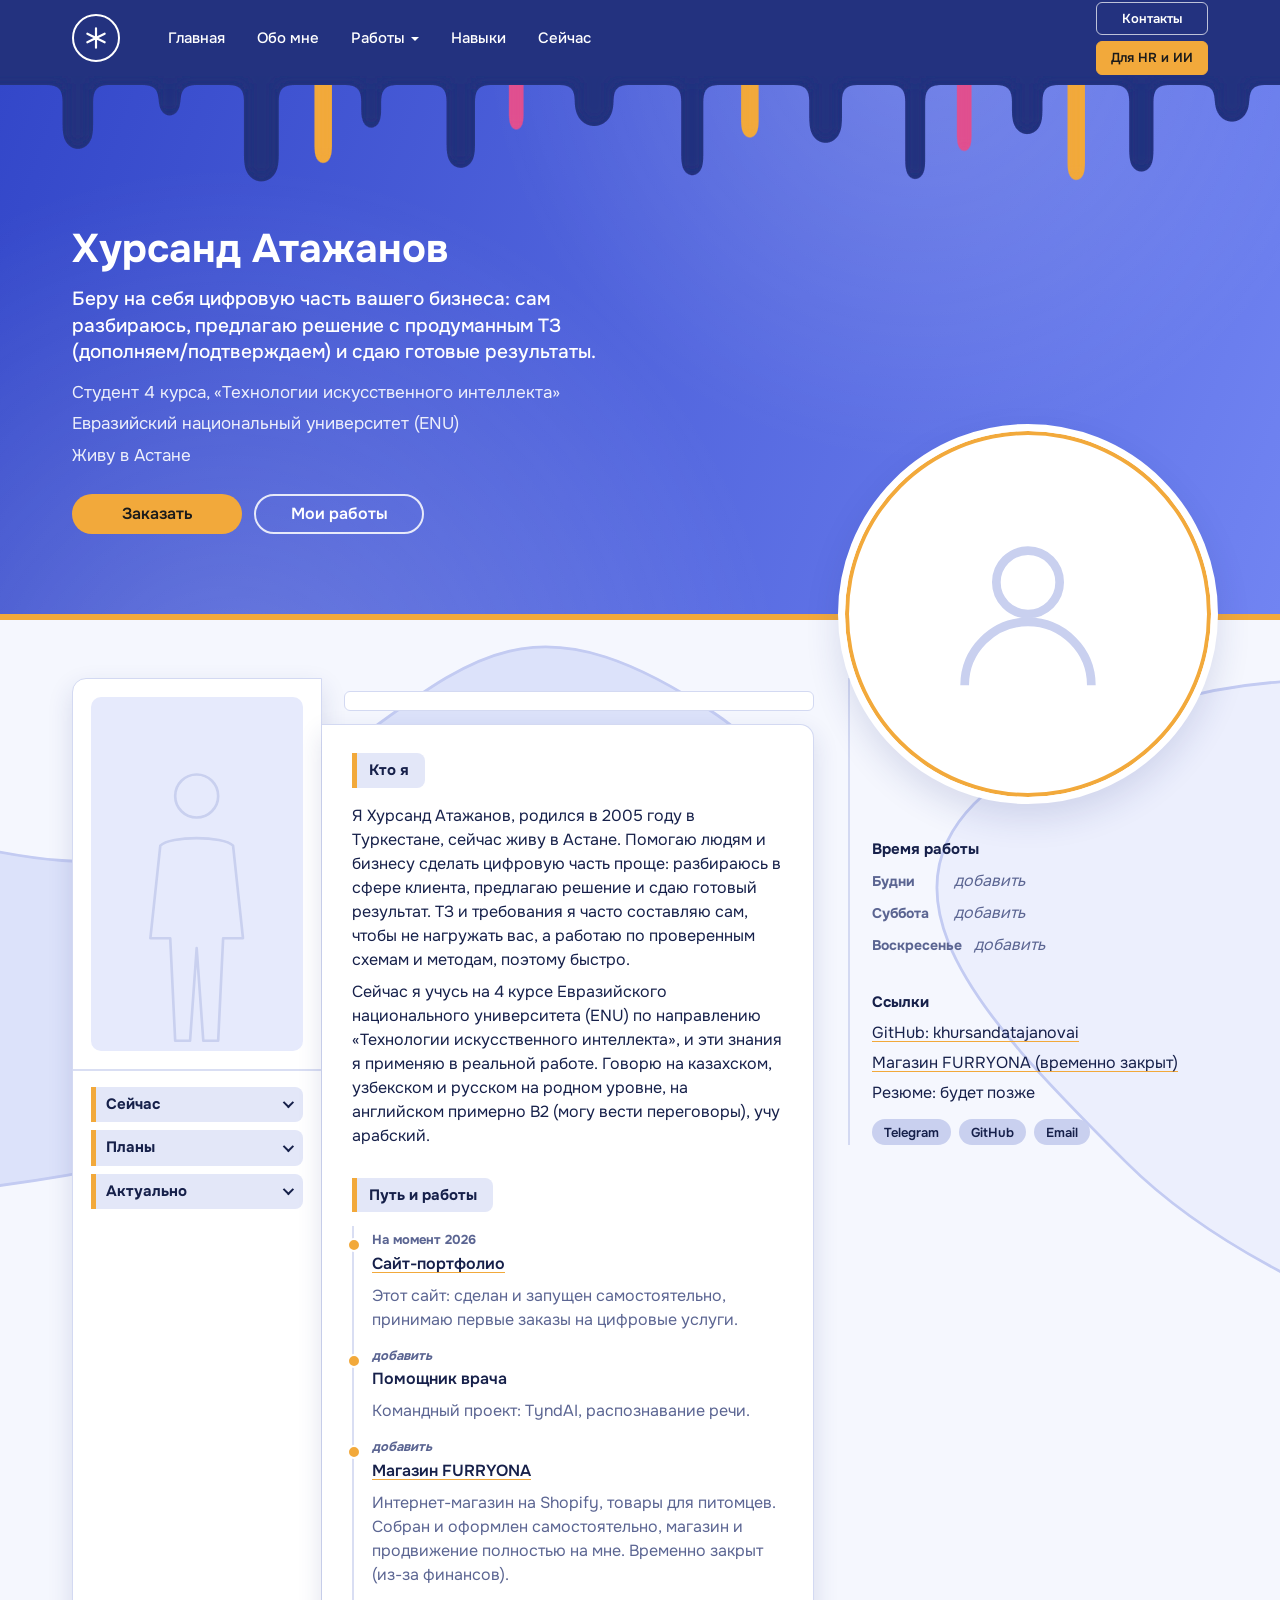
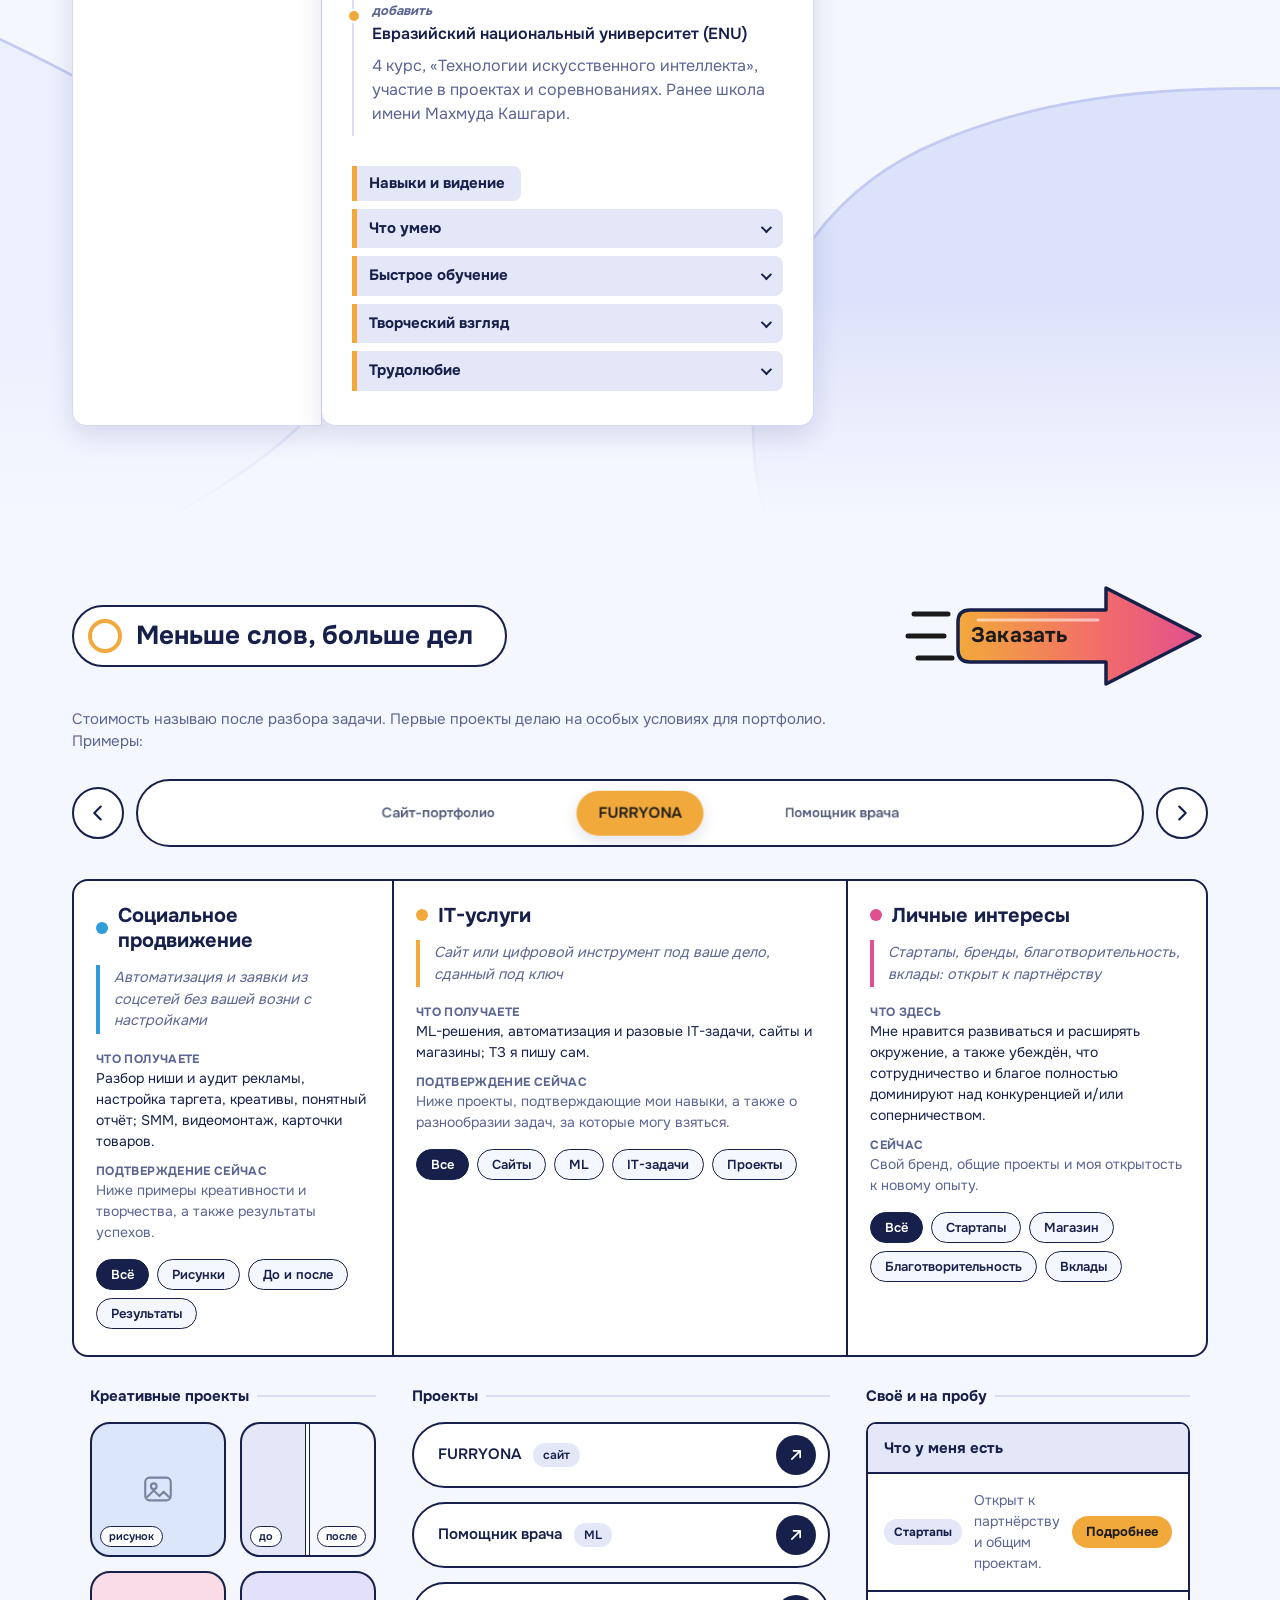
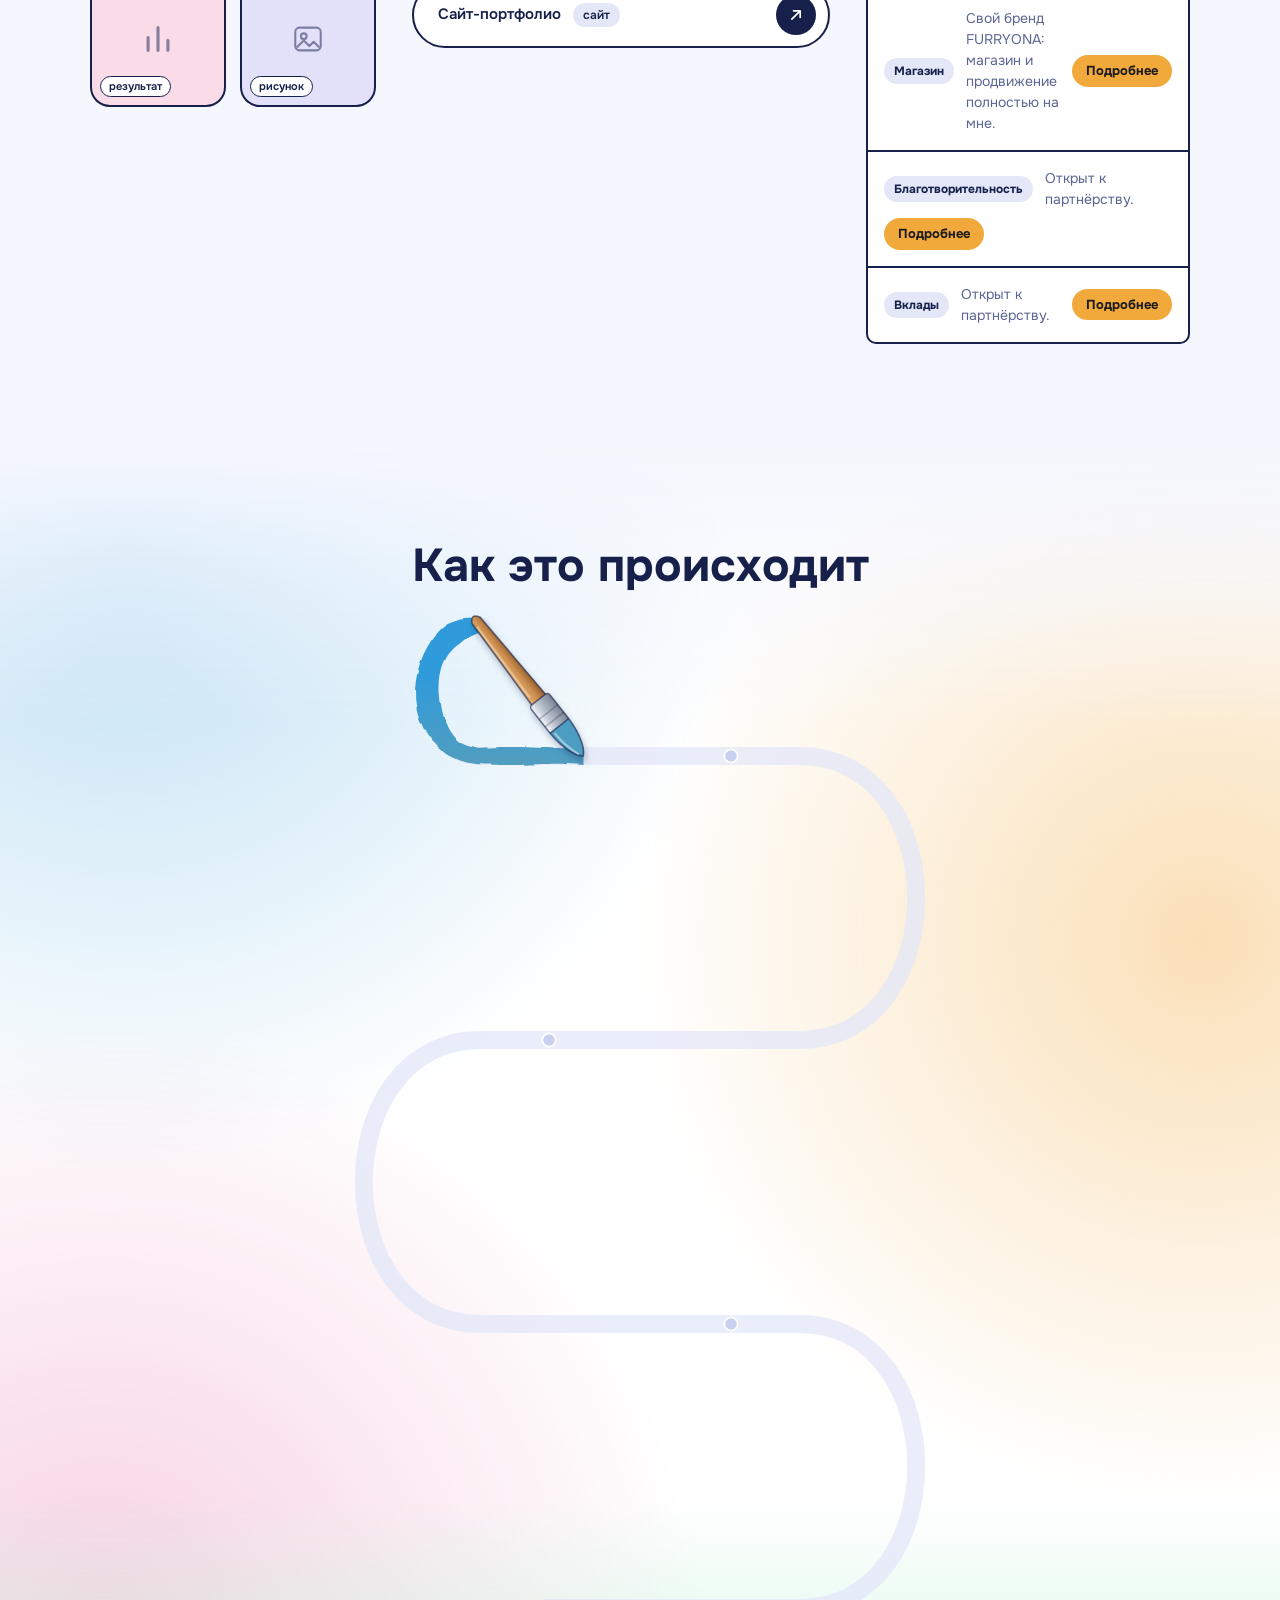
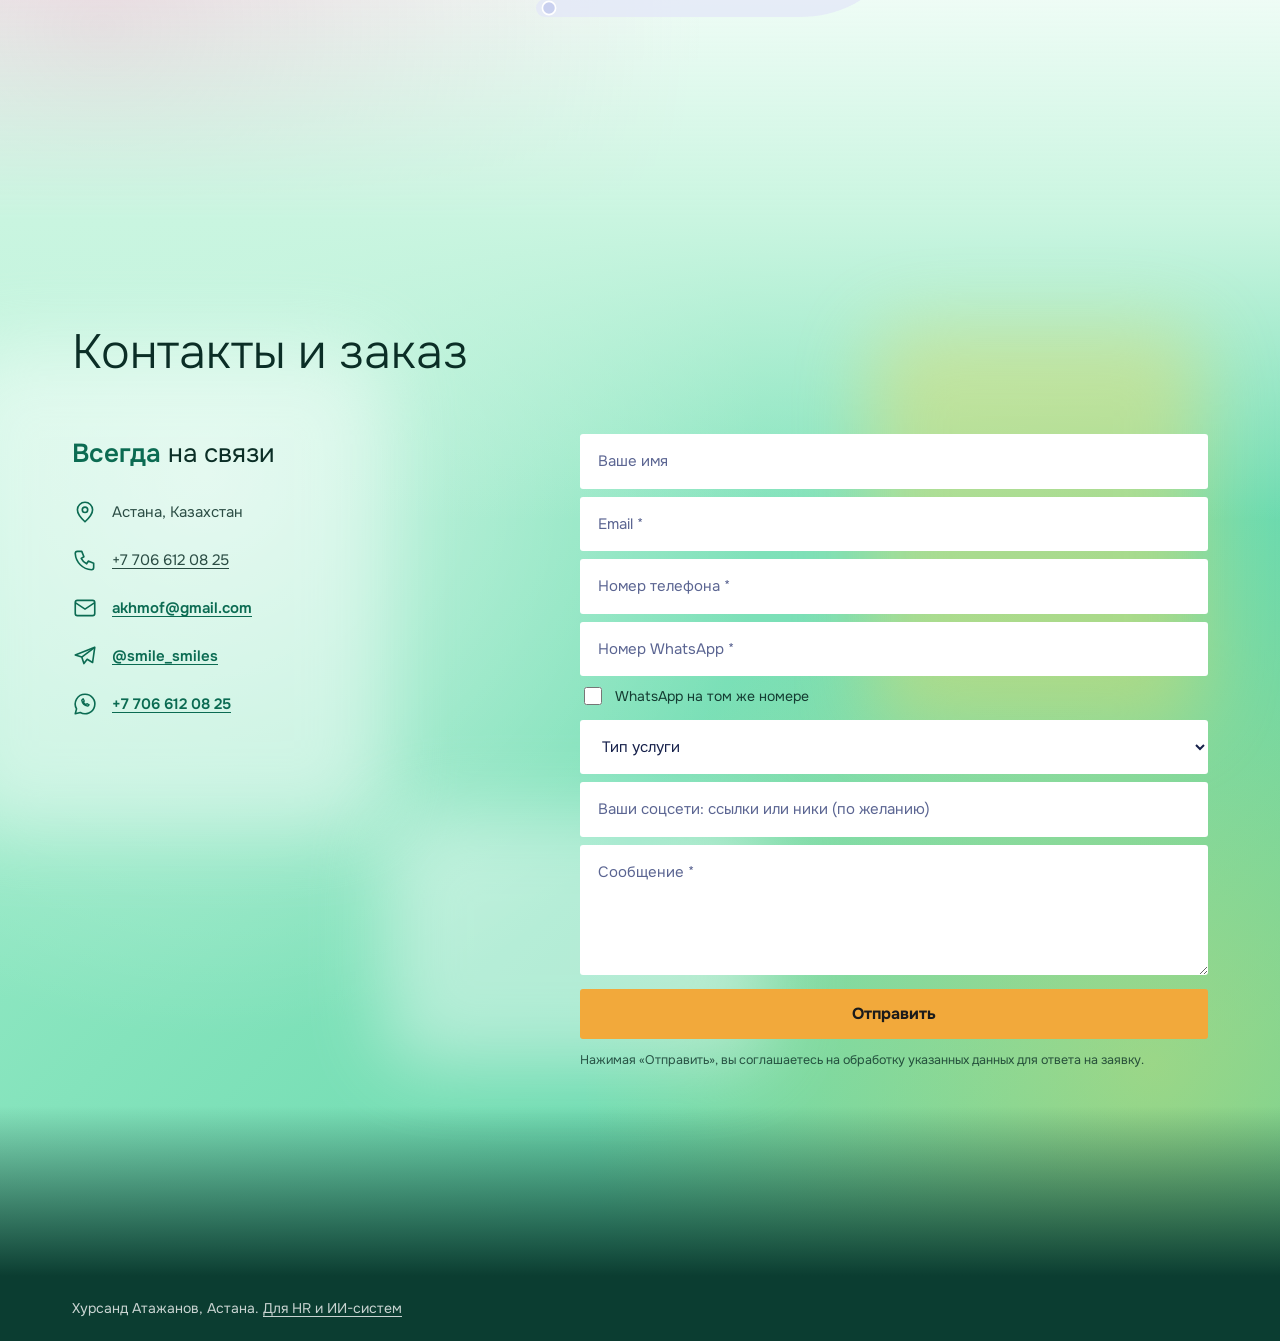
==== commit 7ede3900: "Путь и работы: дата, TyndAI и «временно закрыт» у FURRYONA Co-Authored-By: Claude Sonnet 5.5 <norepl" ====
--- a/index.html
+++ b/index.html
@@ -15,14 +15,14 @@
 <link rel="preconnect" href="https://fonts.googleapis.com">
 <link rel="preconnect" href="https://fonts.gstatic.com" crossorigin>
 <link href="https://fonts.googleapis.com/css2?family=Onest:wght@300;400;500;600;700&display=swap" rel="stylesheet">
-<link rel="stylesheet" href="css/tokens.css?v=20261118a">
-<link rel="stylesheet" href="css/style.css?v=20261118a">
-<link rel="stylesheet" href="css/sections.css?v=20261118a">
-<script src="js/main.js?v=20261118a" defer></script>
-<script src="js/drum.js?v=20261118a" defer></script>
-<script src="js/filters.js?v=20261118a" defer></script>
-<script src="js/flow.js?v=20261118a" defer></script>
-<script src="js/form.js?v=20261118a" defer></script>
+<link rel="stylesheet" href="css/tokens.css?v=20261118b">
+<link rel="stylesheet" href="css/style.css?v=20261118b">
+<link rel="stylesheet" href="css/sections.css?v=20261118b">
+<script src="js/main.js?v=20261118b" defer></script>
+<script src="js/drum.js?v=20261118b" defer></script>
+<script src="js/filters.js?v=20261118b" defer></script>
+<script src="js/flow.js?v=20261118b" defer></script>
+<script src="js/form.js?v=20261118b" defer></script>
 </head>
 <body data-page="home" data-editable>
 
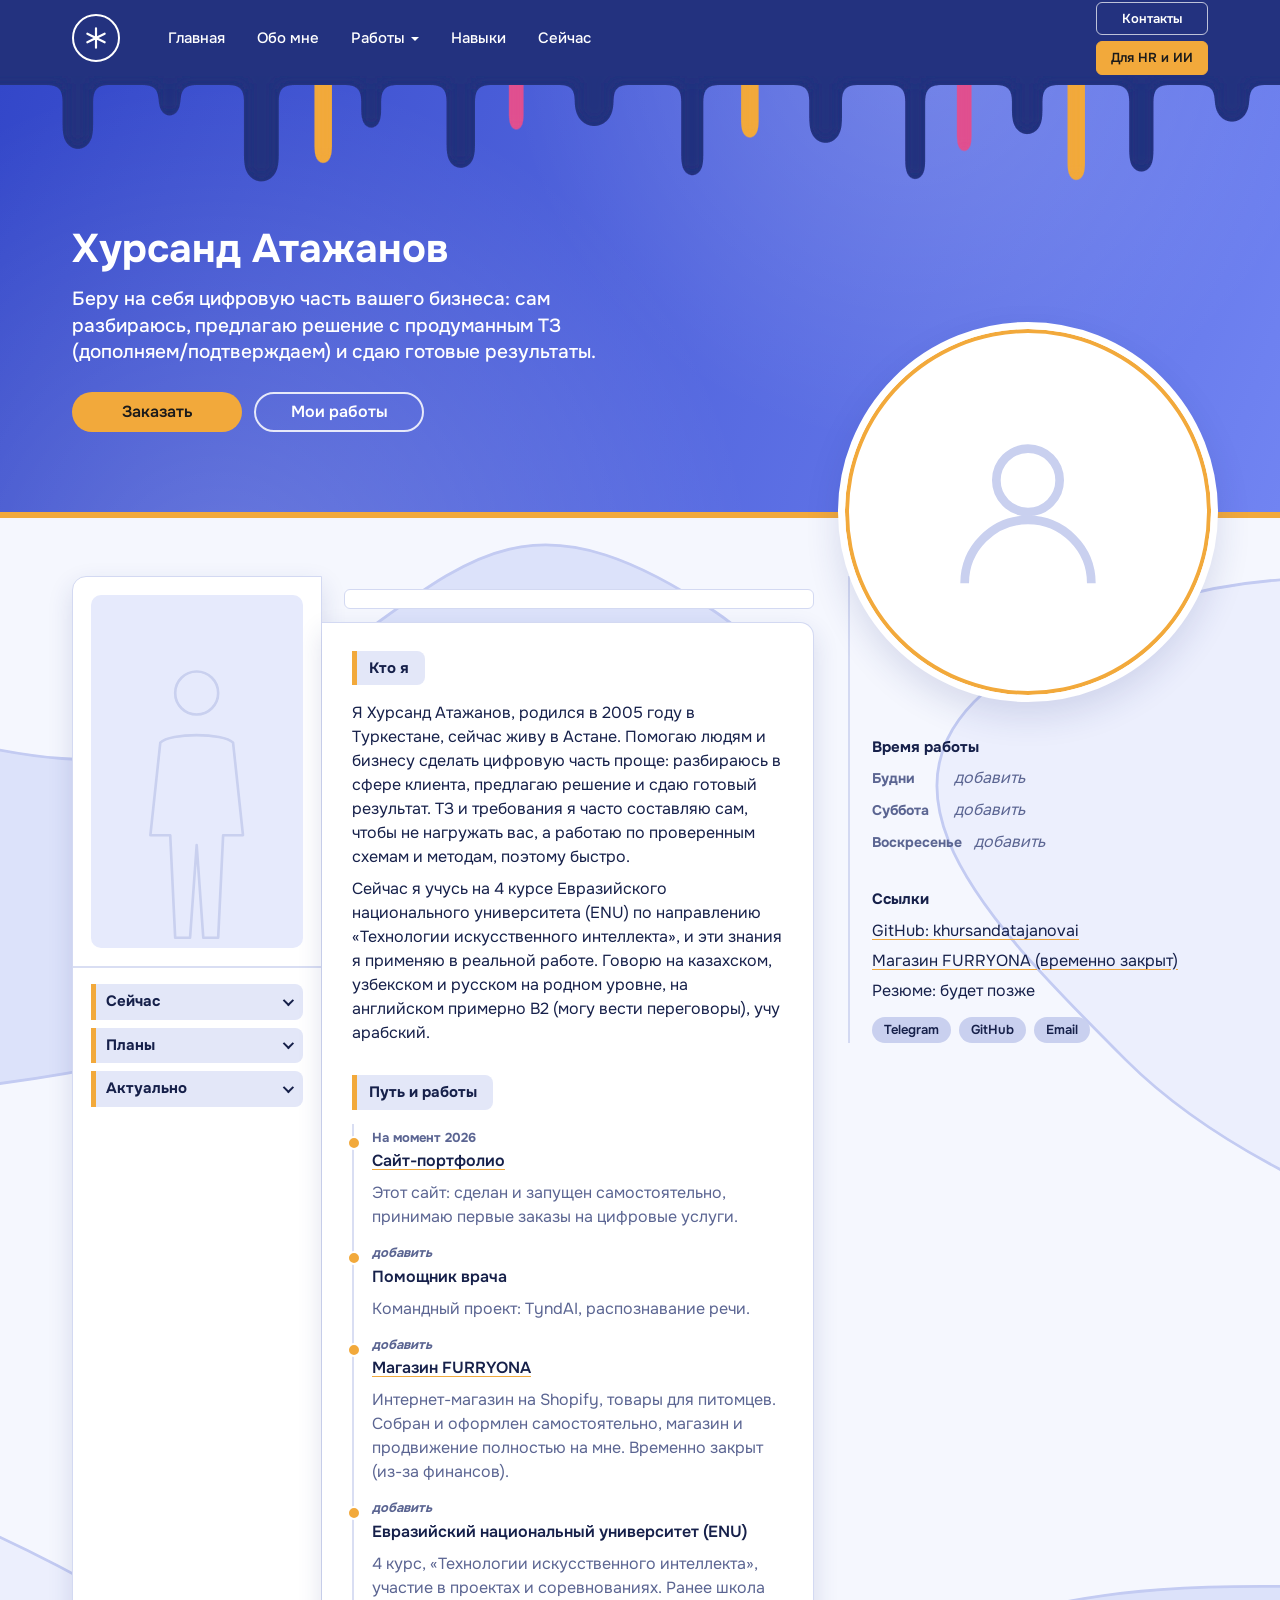
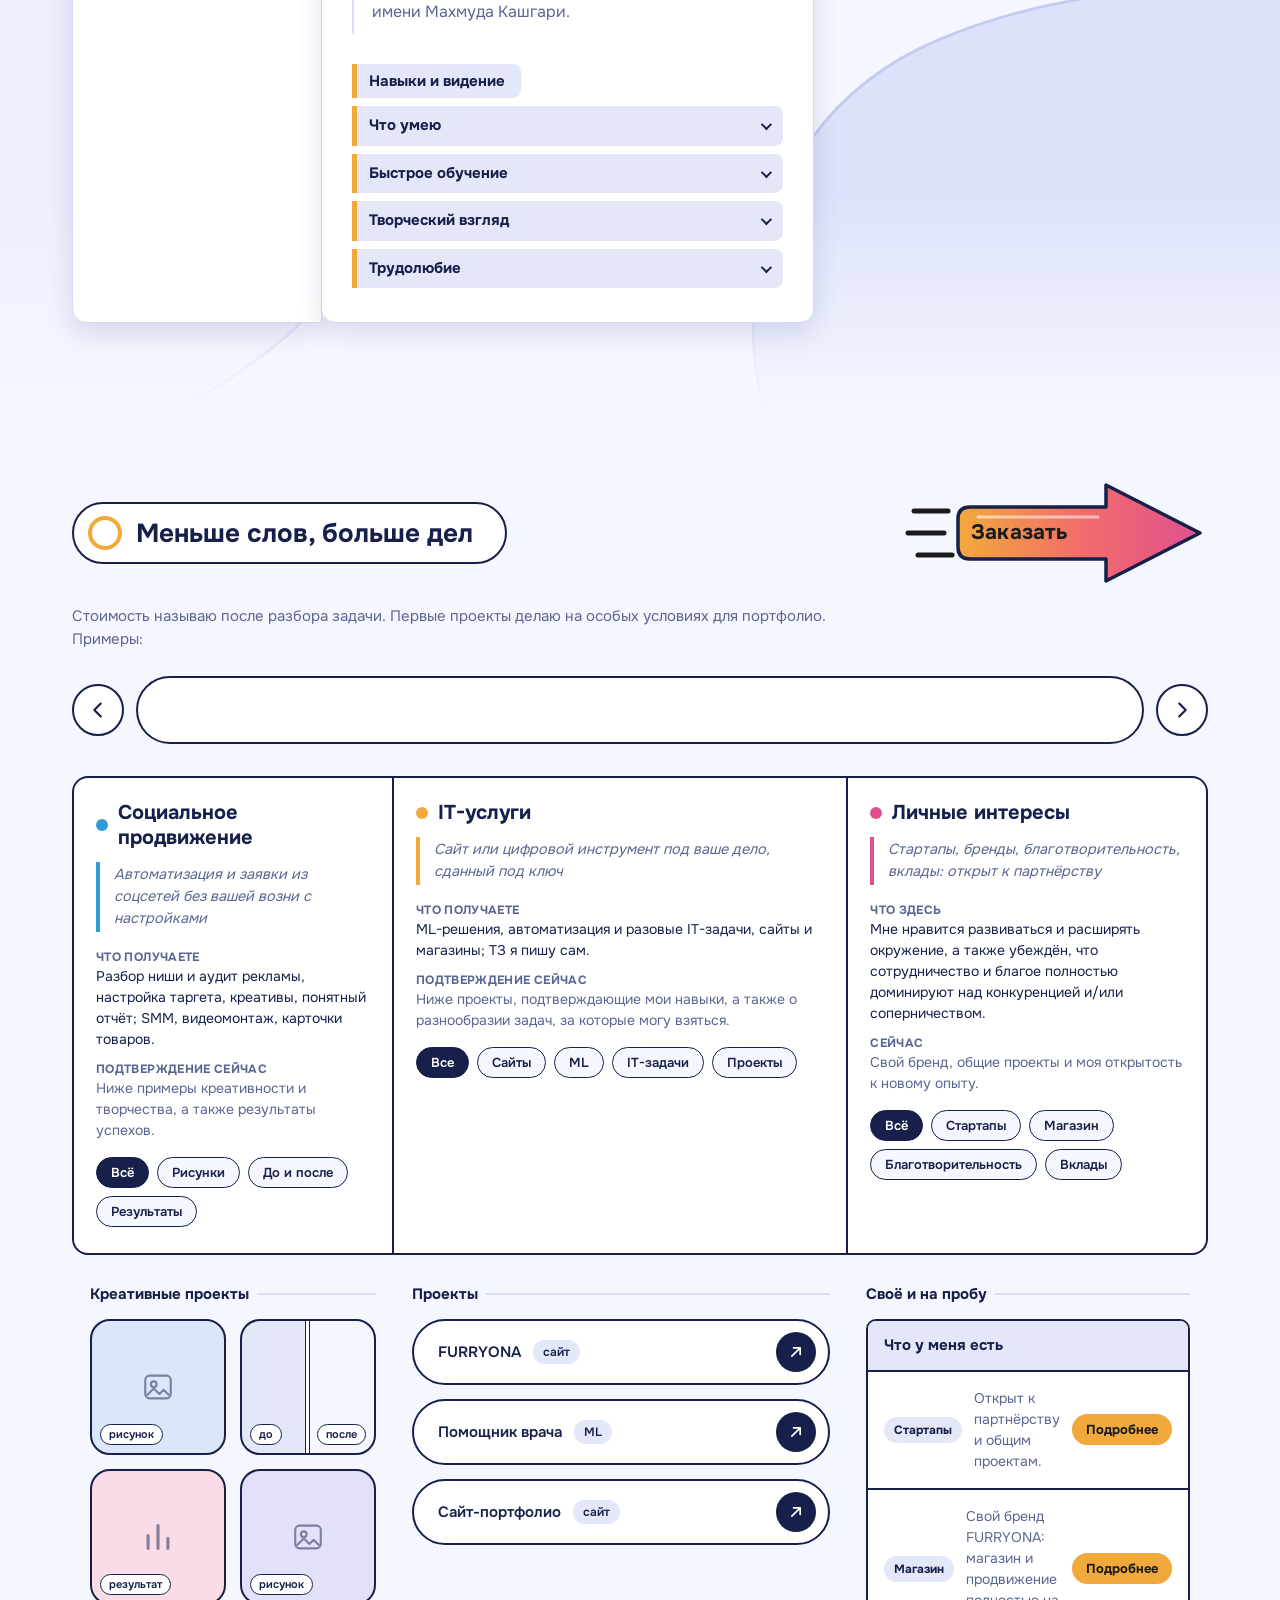
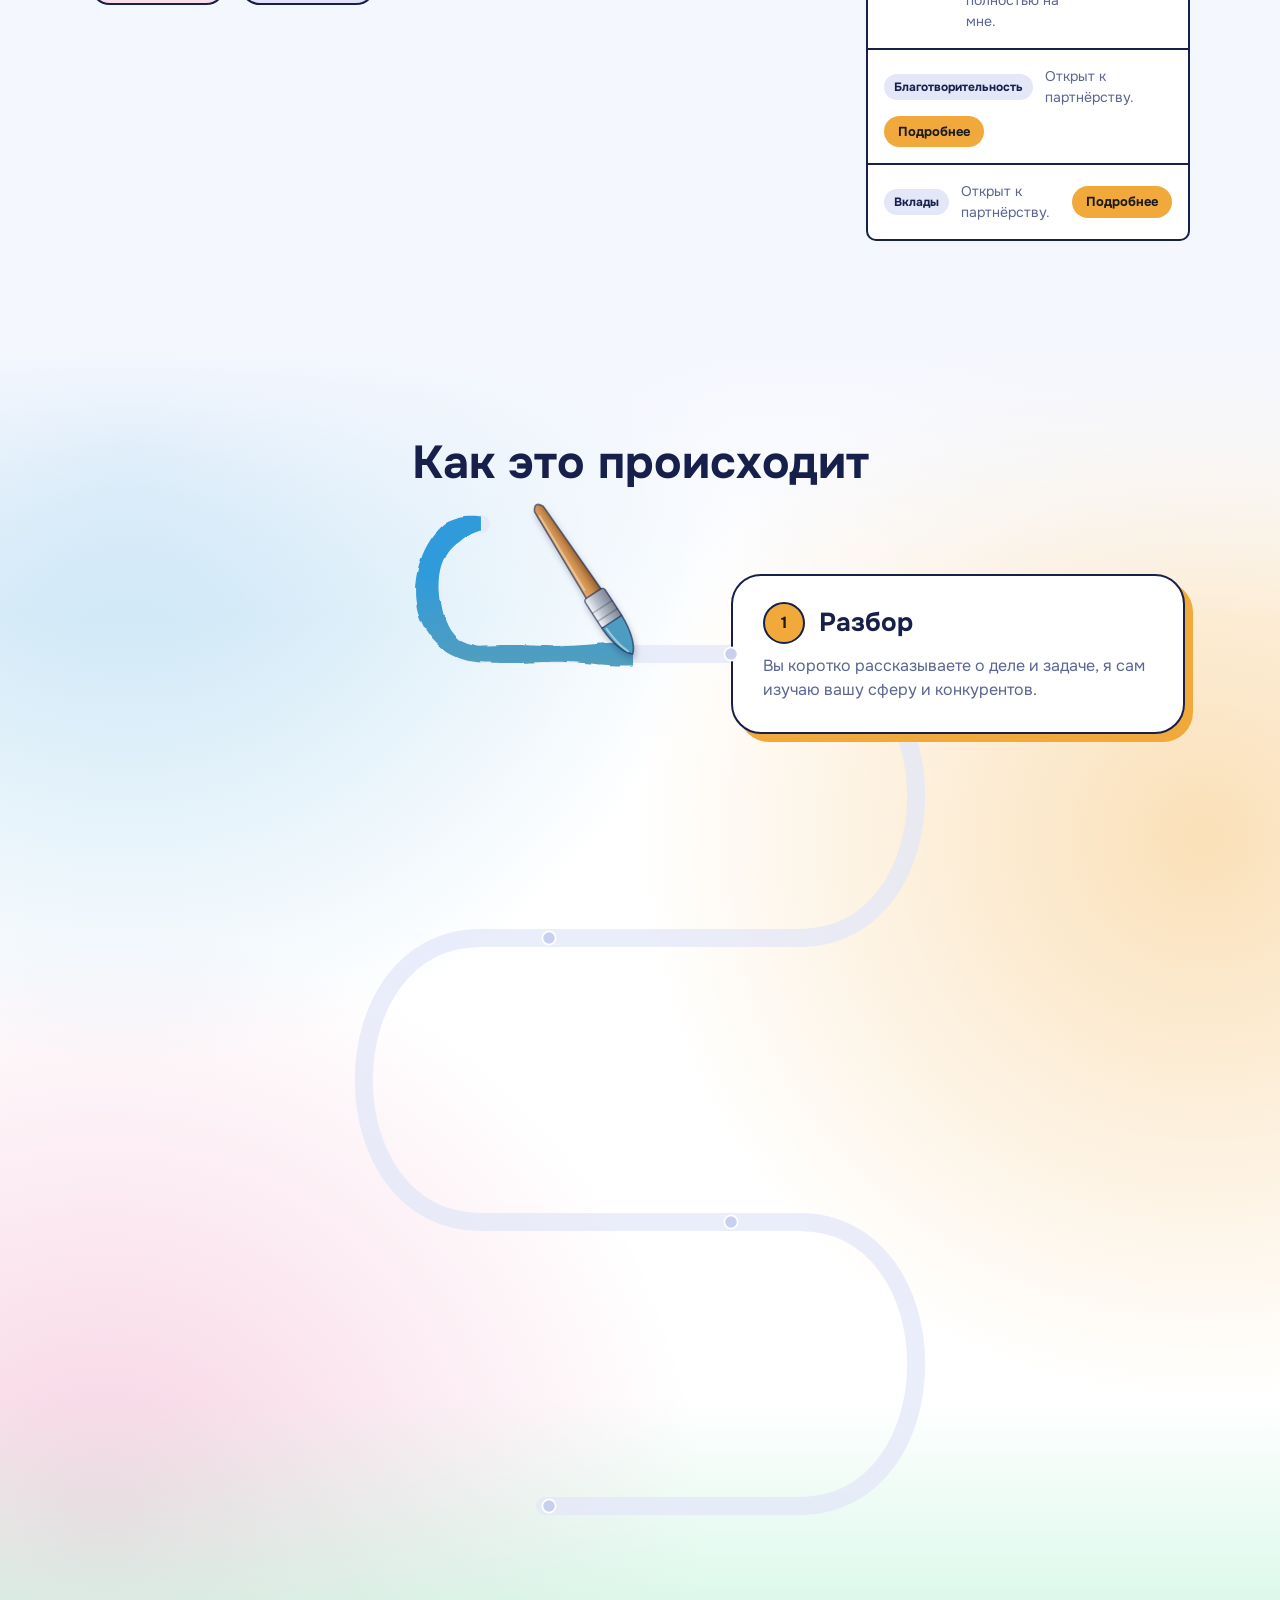
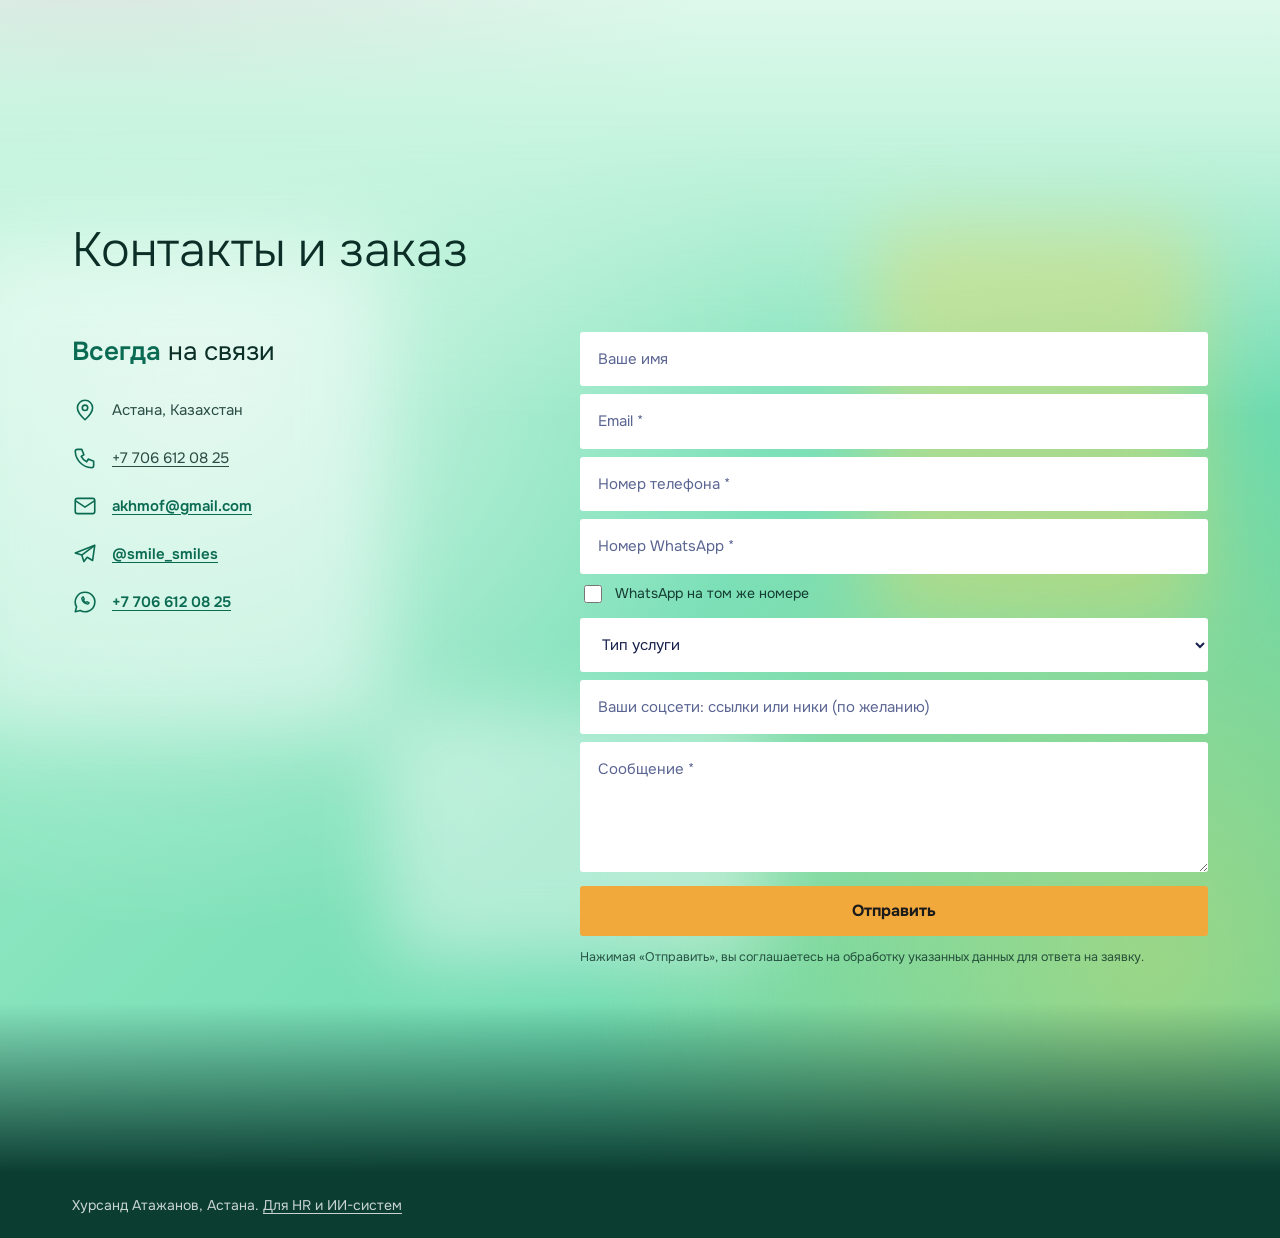
==== commit 04c84031: "Баннер: убрать три строки под подзаголовком (их нет в нужном тексте) Co-Authored-By: Claude Sonnet 5" ====
--- a/index.html
+++ b/index.html
@@ -15,14 +15,14 @@
 <link rel="preconnect" href="https://fonts.googleapis.com">
 <link rel="preconnect" href="https://fonts.gstatic.com" crossorigin>
 <link href="https://fonts.googleapis.com/css2?family=Onest:wght@300;400;500;600;700&display=swap" rel="stylesheet">
-<link rel="stylesheet" href="css/tokens.css?v=20261118b">
-<link rel="stylesheet" href="css/style.css?v=20261118b">
-<link rel="stylesheet" href="css/sections.css?v=20261118b">
-<script src="js/main.js?v=20261118b" defer></script>
-<script src="js/drum.js?v=20261118b" defer></script>
-<script src="js/filters.js?v=20261118b" defer></script>
-<script src="js/flow.js?v=20261118b" defer></script>
-<script src="js/form.js?v=20261118b" defer></script>
+<link rel="stylesheet" href="css/tokens.css?v=20261118c">
+<link rel="stylesheet" href="css/style.css?v=20261118c">
+<link rel="stylesheet" href="css/sections.css?v=20261118c">
+<script src="js/main.js?v=20261118c" defer></script>
+<script src="js/drum.js?v=20261118c" defer></script>
+<script src="js/filters.js?v=20261118c" defer></script>
+<script src="js/flow.js?v=20261118c" defer></script>
+<script src="js/form.js?v=20261118c" defer></script>
 </head>
 <body data-page="home" data-editable>
 
@@ -108,9 +108,6 @@
     <div class="bn-text" id="bn-text">
       <h1>Хурсанд Атажанов</h1>
       <p class="bn-sub">Беру на себя цифровую часть вашего бизнеса: сам разбираюсь, предлагаю решение с продуманным ТЗ (дополняем/подтверждаем) и сдаю готовые результаты.</p>
-      <p>Студент 4 курса, «Технологии искусственного интеллекта»</p>
-      <p>Евразийский национальный университет (ENU)</p>
-      <p>Живу в Астане</p>
       <div class="bn-actions"><a class="btn" href="#order">Заказать</a><a class="btn alt" href="#projects">Мои работы</a></div>
     </div>
     <div class="avatar">
